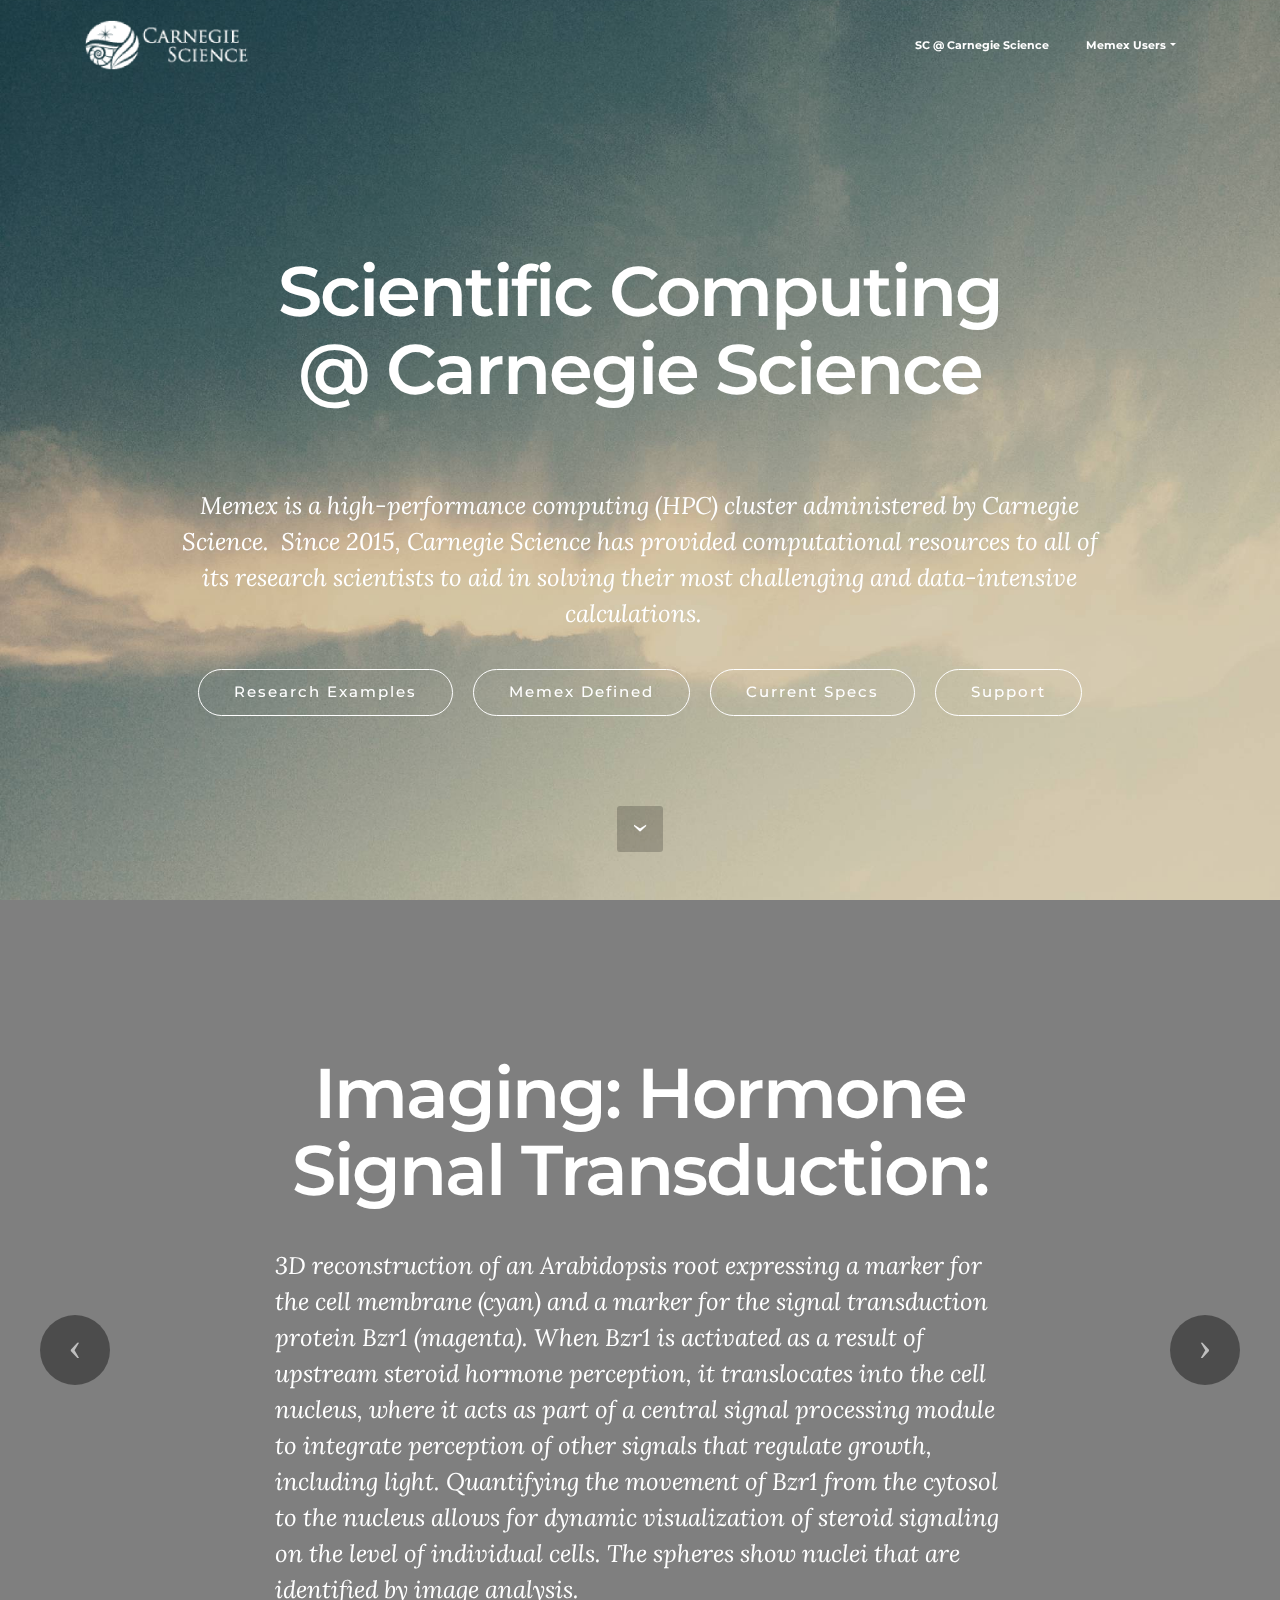
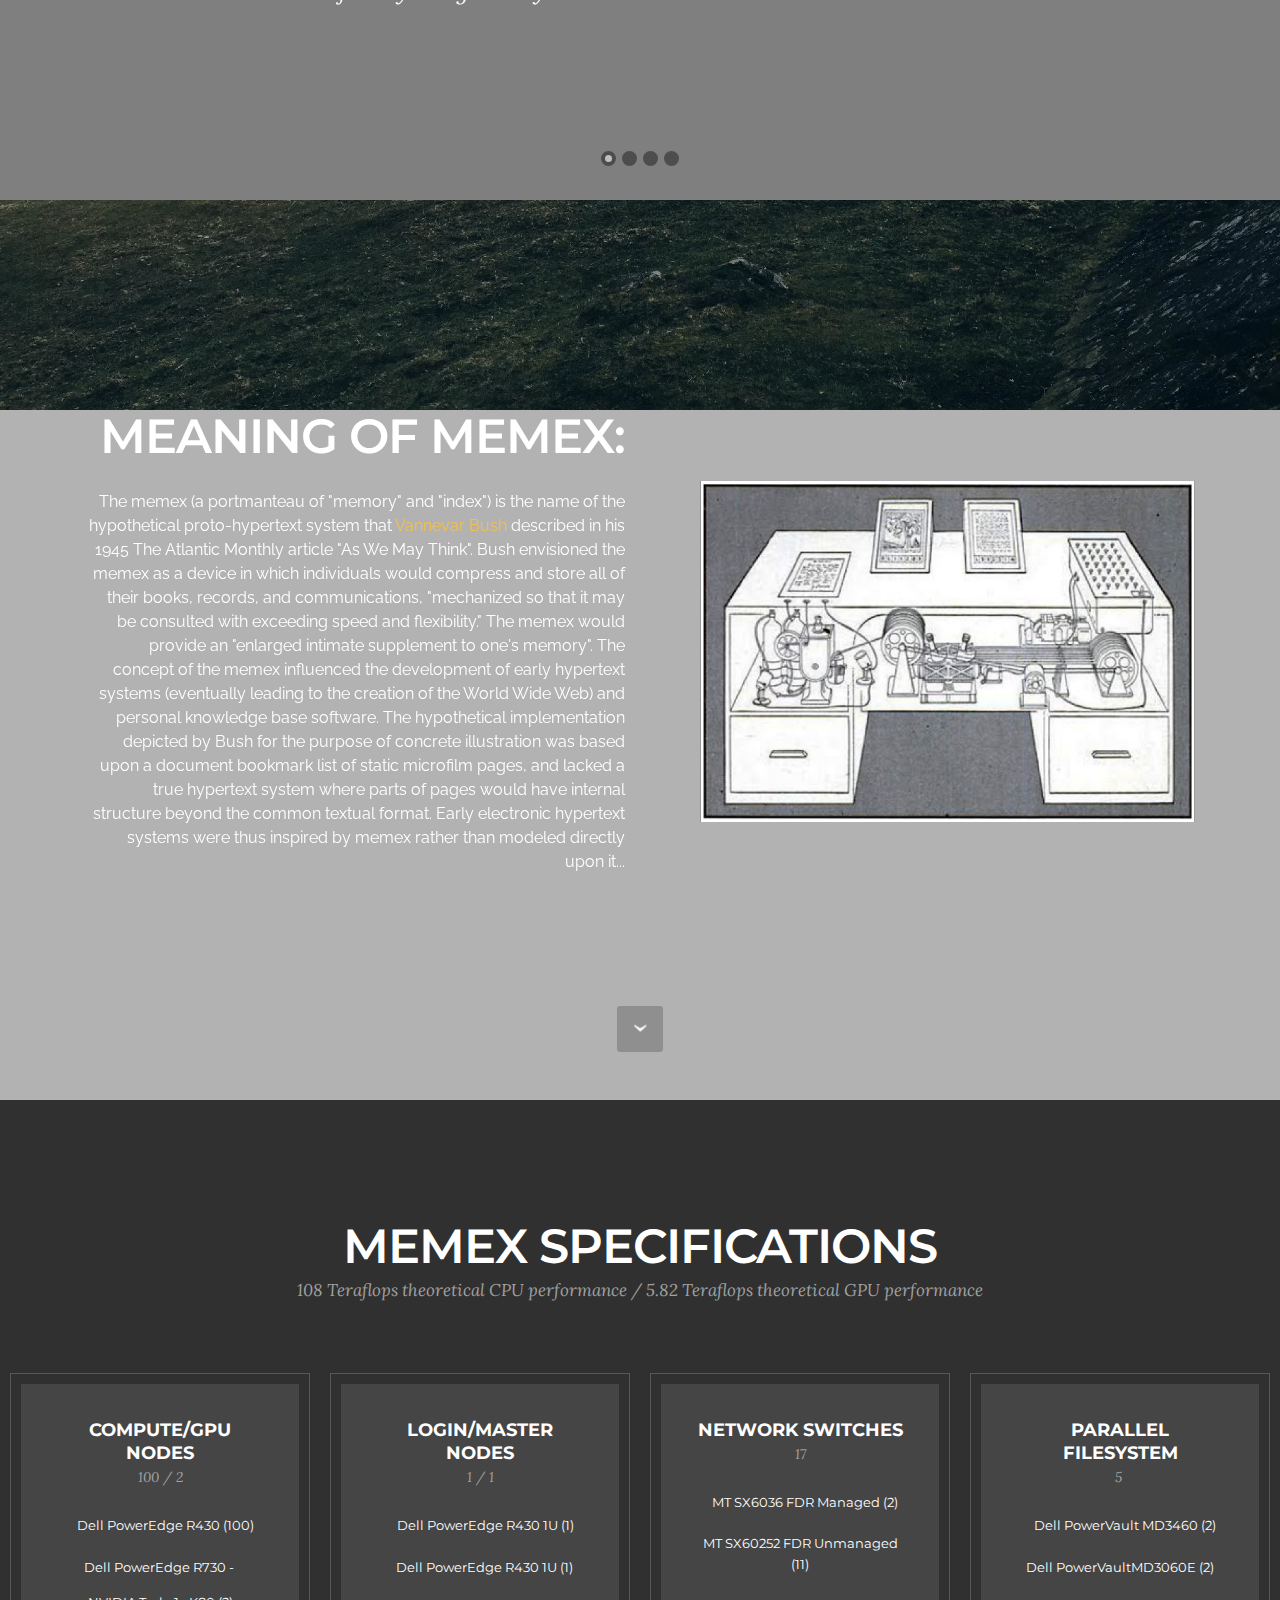
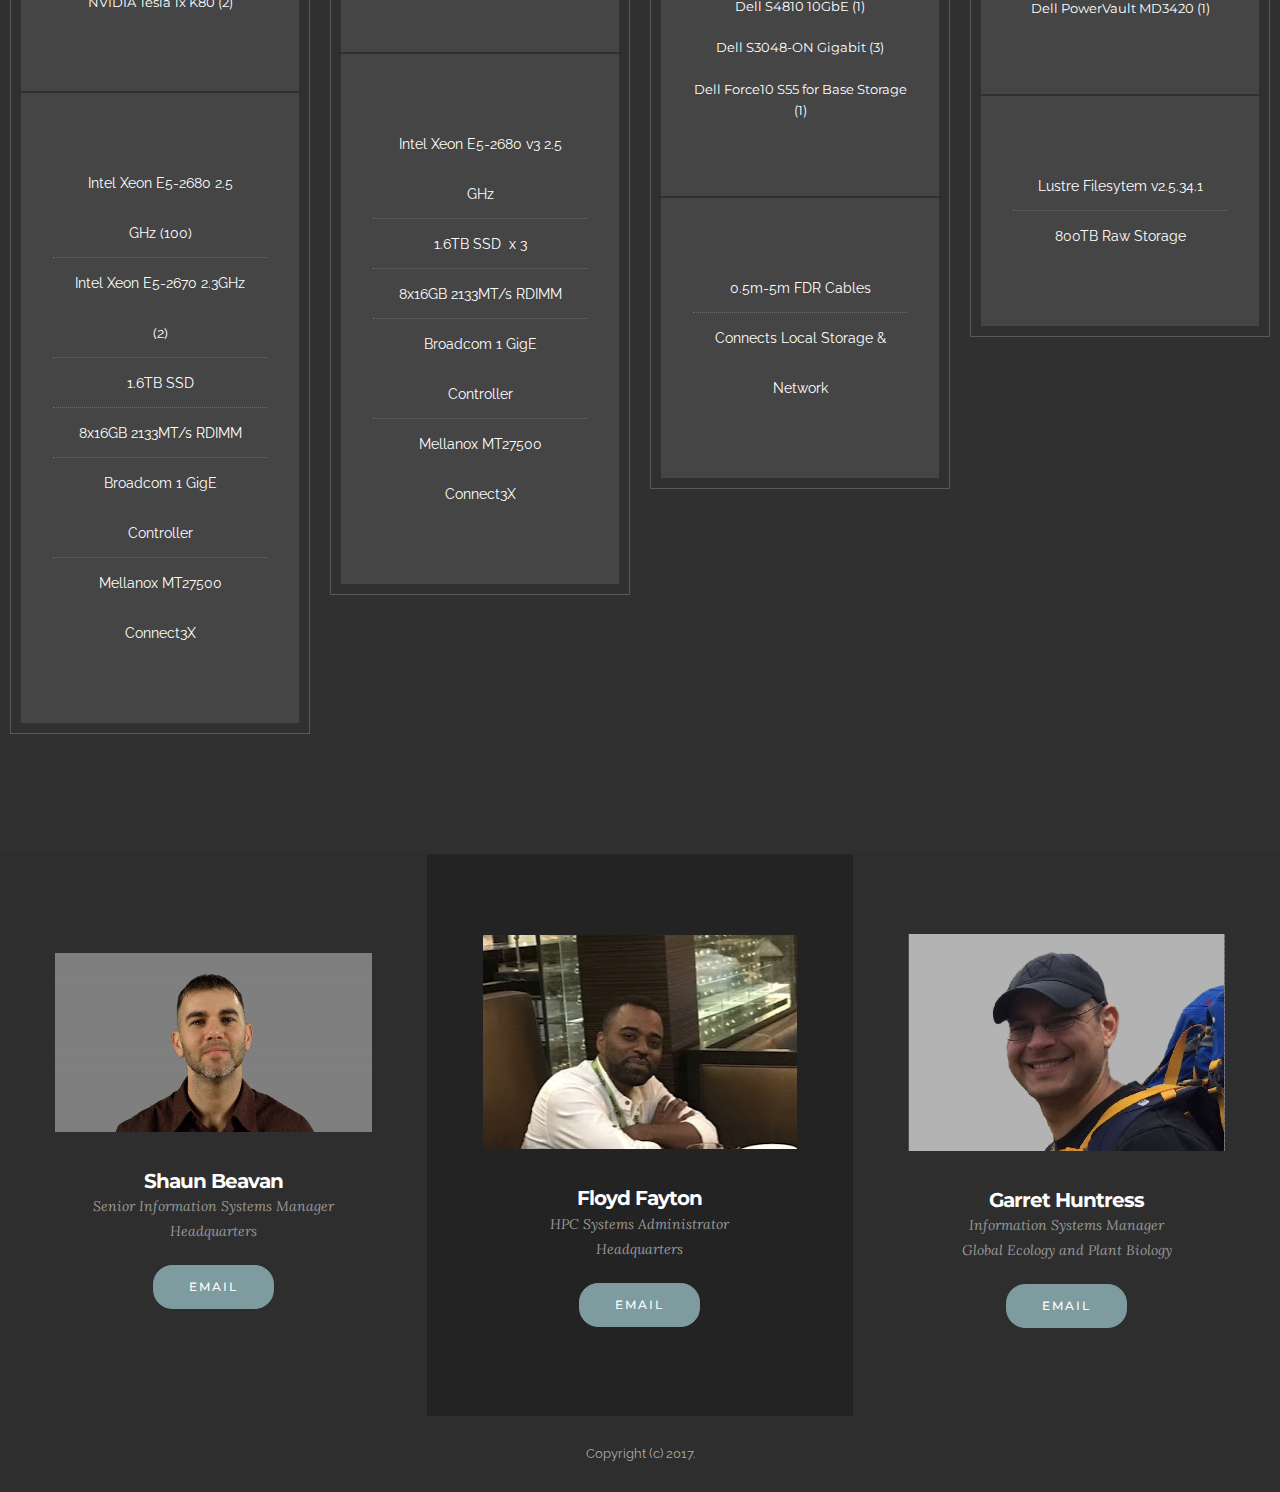
==== index.html @ 74a8a619 "create github pages" ====
<!DOCTYPE html>
<html>
<head>
  <!-- Site made with Mobirise Website Builder v4.1.1, https://mobirise.com -->
  <meta charset="UTF-8">
  <meta http-equiv="X-UA-Compatible" content="IE=edge">
  <meta name="generator" content="Mobirise v4.1.1, mobirise.com">
  <meta name="viewport" content="width=device-width, initial-scale=1">
  <link rel="shortcut icon" href="assets/images/white-logo-422x128.png" type="image/x-icon">
  <meta name="description" content="">
  
  <link rel="stylesheet" href="https://fonts.googleapis.com/css?family=Montserrat:400,700">
  <link rel="stylesheet" href="https://fonts.googleapis.com/css?family=Raleway:100,100i,200,200i,300,300i,400,400i,500,500i,600,600i,700,700i,800,800i,900,900i">
  <link rel="stylesheet" href="https://fonts.googleapis.com/css?family=Lora:400,700,400italic,700italic&subset=latin">
  <link rel="stylesheet" href="assets/bootstrap-material-design-font/css/material.css">
  <link rel="stylesheet" href="assets/tether/tether.min.css">
  <link rel="stylesheet" href="assets/bootstrap/css/bootstrap.min.css">
  <link rel="stylesheet" href="assets/dropdown/css/style.css">
  <link rel="stylesheet" href="assets/theme/css/style.css">
  <link href="https://fonts.googleapis.com/css?family=Montserrat:400,700" rel="stylesheet">
  <link href="https://fonts.googleapis.com/css?family=Lora:400,700" rel="stylesheet">
  <link href="https://fonts.googleapis.com/css?family=Raleway:400,300,700" rel="stylesheet">
  <link href="assets/fonts/style.css" rel="stylesheet">
  <link rel="stylesheet" href="assets/mobirise/css/mbr-additional.css" type="text/css">
  
  
  
</head>
<body>
<section id="menu-0" data-rv-view="0">

    <nav class="navbar navbar-dropdown transparent navbar-fixed-top bg-color">
        <div class="container">

            <div class="mbr-table">
                <div class="mbr-table-cell">

                    <div class="navbar-brand">
                        <a href="https://carnegiescience.edu" class="navbar-logo"><img src="assets/images/white-logo-422x128.png" alt="Mobirise"></a>
                        
                    </div>

                </div>
                <div class="mbr-table-cell">

                    <button class="navbar-toggler pull-xs-right hidden-md-up" type="button" data-toggle="collapse" data-target="#exCollapsingNavbar">
                        <div class="hamburger-icon"></div>
                    </button>

                    <ul class="nav-dropdown collapse pull-xs-right nav navbar-nav navbar-toggleable-sm" id="exCollapsingNavbar"><li class="nav-item"><a class="nav-link link" href="index.html" aria-expanded="false">SC @ Carnegie Science<br></a></li><li class="nav-item dropdown"><a class="nav-link link dropdown-toggle" href="https://memexsupport.carnegiescience.edu" data-toggle="dropdown-submenu" aria-expanded="false">Memex Users</a><div class="dropdown-menu"><a class="dropdown-item" href="index.html#pricing-table1-a">RESOURCES<br></a><a class="dropdown-item" href="index.html#header2-0">HISTORY</a><a class="dropdown-item" href="index.html#features1-2">CONTACTS<br></a></div></li></ul>
                    <button hidden="" class="navbar-toggler navbar-close" type="button" data-toggle="collapse" data-target="#exCollapsingNavbar">
                        <div class="close-icon"></div>
                    </button>

                </div>
            </div>

        </div>
    </nav>

</section>

<section class="engine"><a href="https://mobirise.co/m">bootstrap table</a></section><section class="mbr-section mbr-section-hero mbr-section-full mbr-section-with-arrow mbr-parallax-background" id="header1-1" data-rv-view="2" style="background-image: url(assets/images/jumbotron.jpg);">

    

    <div class="mbr-table-cell">

        <div class="container">
            <div class="row">
                <div class="mbr-section col-md-10 col-md-offset-1 text-xs-center">

                    <h1 class="mbr-section-title display-1"><br>Scientific Computing <br>@ Carnegie Science<br><br></h1>
                    <p class="mbr-section-lead lead">Memex is a high-performance computing (HPC) cluster administered by Carnegie Science. &nbsp;Since 2015, Carnegie Science has provided computational resources to all of its research scientists to aid in solving their most challenging and data-intensive calculations. &nbsp;</p>
                    <div class="mbr-section-btn"> <a class="btn btn-lg btn-white btn-white-outline" href="index.html#slider3-10">Research Examples</a> <a class="btn btn-lg btn-white btn-white-outline" href="index.html#header2-0">Memex Defined</a>  <a class="btn btn-lg btn-white btn-white-outline" href="index.html#pricing-table1-a">Current Specs</a> <a class="btn btn-lg btn-white btn-white-outline" href="index.html#features1-2">Support</a></div>
                </div>
            </div>
        </div>
    </div>

    <div class="mbr-arrow mbr-arrow-floating" aria-hidden="true"><a href="#slider3-10"><i class="mbr-arrow-icon"></i></a></div>

</section>

<section class="mbr-slider mbr-section mbr-section__container carousel slide mbr-section-nopadding" data-ride="carousel" data-keyboard="false" data-wrap="true" data-pause="false" data-interval="5000" id="slider3-10" data-rv-view="5">
    <div>
        <div>
            <div>
                <ol class="carousel-indicators">
                    <li data-app-prevent-settings="" data-target="#slider3-10" data-slide-to="0" class="active"></li><li data-app-prevent-settings="" data-target="#slider3-10" data-slide-to="1"></li><li data-app-prevent-settings="" data-target="#slider3-10" data-slide-to="2"></li><li data-app-prevent-settings="" data-target="#slider3-10" class="" data-slide-to="3"></li>
                </ol>
                <div class="carousel-inner" role="listbox">
                    <div class="mbr-section mbr-section-hero carousel-item dark center mbr-section-full active" data-bg-video-slide="https://youtu.be/jXmtGodSOjo">
                        <div class="mbr-table-cell">
                            <div class="mbr-overlay"></div>
                            <div class="container-slide container">
                                
                                <div class="row">
                                    <div class="col-md-8 col-md-offset-2 text-xs-center">
                                        <h2 class="mbr-section-title display-1">Imaging: Hormone Signal Transduction:<br></h2>
                                        <p class="mbr-section-lead lead"><br>3D reconstruction of an Arabidopsis root expressing a marker for the cell membrane (cyan) and a marker for the signal transduction protein Bzr1 (magenta). When Bzr1 is activated as a result of upstream steroid hormone perception, it translocates into the cell nucleus, where it acts as part of a central signal processing module to integrate perception of other signals that regulate growth, including light. Quantifying the movement of Bzr1 from the cytosol to the nucleus allows for dynamic visualization of steroid signaling on the level of individual cells. The spheres show nuclei that are identified by image analysis.&nbsp;</p>

                                        
                                    </div>
                                </div>
                            </div>
                        </div>
                    </div><div class="mbr-section mbr-section-hero carousel-item dark center mbr-section-full" data-bg-video-slide="https://youtu.be/3sWm1r2NhAU">
                        <div class="mbr-table-cell">
                            <div class="mbr-overlay" style="background-color: rgb(0, 0, 0);"></div>
                            <div class="container-slide container">
                                
                                <div class="row">
                                    <div class="col-md-8 col-md-offset-1">
                                        <h2 class="mbr-section-title display-1">Analyzing Observatory Data:<br></h2>
                                        <p class="mbr-section-lead lead">Removal of gas from a galaxy disk as that galaxy falls into a large galaxy cluster (via the process of ram pressure stripping). Movie credit: Stephanie Tonnesen (Alvin E. Nashman Postdoctoral Fellow; OBS), made using the yt of Turk et al. 2011). </p>

                                        
                                    </div>
                                </div>
                            </div>
                        </div>
                    </div><div class="mbr-section mbr-section-hero carousel-item dark center mbr-section-full" data-bg-video-slide="false" style="background-image: url(assets/images/galaxymock-1000x1000.jpg);">
                        <div class="mbr-table-cell">
                            <div class="mbr-overlay"></div>
                            <div class="container-slide container">
                                
                                <div class="row">
                                    <div class="col-md-8 col-md-offset-2 text-xs-center">
                                        <h2 class="mbr-section-title display-1">Optimizing galaxy formation:</h2>
                                        <p class="mbr-section-lead lead">Observatory researchers have developed models which describe the formation and evolution of galaxies in the Universe. One application of these models is to construct virtual universes by running on top of the latest generation of cosmological N-body simulations of dark matter. Such virtual universes (an example of which is shown at right) will be used to directly compare to the results of forthcoming galaxy surveys (e.g. LSST, DES, etc.).</p>

                                        
                                    </div>
                                </div>
                            </div>
                        </div>
                    </div><div class="mbr-section mbr-section-hero carousel-item dark center mbr-section-full" data-bg-video-slide="https://youtu.be/OnA1KbaliJM">
                        <div class="mbr-table-cell">
                            <div class="mbr-overlay"></div>
                            <div class="container-slide container">
                                
                                <div class="row">
                                    <div class="col-md-8 col-md-offset-3 text-xs-right">
                                        <h2 class="mbr-section-title display-1">Developing Software:</h2>
                                        <p class="mbr-section-lead lead">We seek to expand the capabilities existing computational methods for all computational platforms, as well as interface with new codes that allow the multidimensional visualization of the numerical data. &nbsp;This movie shows the evolution over 4 billion years of Earth history, with the Earth becoming overall lighter in color with age. The 2D simulation of convection in Earth’s interior, with the core at the center (not modeled). &nbsp;Movie: &nbsp;Erik Hauri, DTM</p>

                                        
                                    </div>
                                </div>
                            </div>
                        </div>
                    </div>
                </div>

                <a data-app-prevent-settings="" class="left carousel-control" role="button" data-slide="prev" href="#slider3-10">
                    <span class="icon-prev" aria-hidden="true"></span>
                    <span class="sr-only">Previous</span>
                </a>
                <a data-app-prevent-settings="" class="right carousel-control" role="button" data-slide="next" href="#slider3-10">
                    <span class="icon-next" aria-hidden="true"></span>
                    <span class="sr-only">Next</span>
                </a>
            </div>
        </div>
    </div>
</section>

<section class="mbr-section mbr-section-hero mbr-section-full header2 mbr-parallax-background" id="header2-0" data-rv-view="20" style="background-image: url(assets/images/landscape.jpg);">

    <div class="mbr-overlay" style="opacity: 0.3; background-color: rgb(0, 0, 0);">
    </div>

    <div class="mbr-table mbr-table-full">
        <div class="mbr-table-cell">

            <div class="container">
                <div class="mbr-section row">
                    <div class="mbr-table-md-up">
                        
                        
                        

                        <div class="mbr-table-cell col-md-5 content-size text-xs-center text-md-right">

                            <h3 class="mbr-section-title display-2">MEANING OF MEMEX:</h3>

                            <div class="mbr-section-text">
                                <p></p><p>The memex (a portmanteau of "memory" and "index") is the name of the hypothetical proto-hypertext system that <a href="https://www.google.com/search?client=safari&rls=en&q=vannevar+bush&ie=UTF-8&oe=UTF-8">Vannevar Bush</a> described in his 1945 The Atlantic Monthly article "As We May Think". Bush envisioned the memex as a device in which individuals would compress and store all of their books, records, and communications, "mechanized so that it may be consulted with exceeding speed and flexibility." The memex would provide an "enlarged intimate supplement to one's memory". The concept of the memex influenced the development of early hypertext systems (eventually leading to the creation of the World Wide Web) and personal knowledge base software. The hypothetical implementation depicted by Bush for the purpose of concrete illustration was based upon a document bookmark list of static microfilm pages, and lacked a true hypertext system where parts of pages would have internal structure beyond the common textual format. Early electronic hypertext systems were thus inspired by memex rather than modeled directly upon it...<br></p><p></p>
                            </div>

                            

                        </div>
                        <div class="mbr-table-cell mbr-valign-top mbr-left-padding-md-up col-md-7 image-size" style="width: 50%;">
                            <div class="mbr-figure"><img src="assets/images/untitled-1400x966.jpg"></div>
                        </div>

                    </div>
                </div>
            </div>

        </div>
    </div>

    <div class="mbr-arrow mbr-arrow-floating hidden-sm-down" aria-hidden="true"><a href="#pricing-table1-a"><i class="mbr-arrow-icon"></i></a></div>

</section>

<section class="mbr-section" id="pricing-table1-a" data-rv-view="23" style="background-color: rgb(48, 48, 48); padding-top: 120px; padding-bottom: 120px;">

    

    <div class="mbr-section mbr-section__container mbr-section__container--middle">
      <div class="container">
          <div class="row">
              <div class="col-xs-12 text-xs-center">
                  <h3 class="mbr-section-title display-2">MEMEX SPECIFICATIONS</h3>
                  <small class="mbr-section-subtitle">108 Teraflops theoretical CPU performance / 5.82 Teraflops theoretical GPU performance<br></small>
              </div>
          </div>
      </div>
    </div>

    <div class="mbr-section mbr-section-nopadding mbr-price-table">
      <div class="row">
            <div class="col-xs-12  col-md-6 col-xl-3">
                <div class="mbr-plan card text-xs-center">
                    <div class="mbr-plan-header card-block">
                      
                      <div class="card-title">
                        <h3 class="mbr-plan-title">COMPUTE/GPU NODES</h3>
                        <small class="mbr-plan-subtitle">100 / 2</small>
                      </div>
                      <div class="card-text">
                          <div class="mbr-price">
                            <span class="mbr-price-value"></span>
                            <span class="mbr-price-figure">Dell PowerEdge R430 (100)<br>&nbsp;<br>Dell PowerEdge R730 -&nbsp;<br>NVIDIA Tesla 1x K80 (2)</span><small class="mbr-price-term"></small>
                          </div>
                          <small class="mbr-plan-price-desc"></small>
                      </div>
                    </div>
                    <div class="mbr-plan-body card-block">
                      <div class="mbr-plan-list"><ul class="list-group list-group-flush"><li class="list-group-item">Intel Xeon E5-2680 2.5 GHz (100)</li><li class="list-group-item">Intel Xeon E5-2670 2.3GHz (2)</li><li class="list-group-item">1.6TB SSD</li><li class="list-group-item">8x16GB 2133MT/s RDIMM</li><li class="list-group-item">Broadcom 1 GigE Controller</li><li class="list-group-item">Mellanox MT27500 Connect3X</li></ul></div>
                      
                    </div>
                </div>
            </div>
            <div class="col-xs-12  col-md-6 col-xl-3">
                <div class="mbr-plan card text-xs-center">
                    <div class="mbr-plan-header card-block">
                      
                      <div class="card-title">
                        <h3 class="mbr-plan-title">LOGIN/MASTER NODES</h3>
                        <small class="mbr-plan-subtitle"><p>1 / 1</p></small>
                      </div>
                      <div class="card-text">
                          <div class="mbr-price">
                            <span class="mbr-price-value"></span>
                            <span class="mbr-price-figure">Dell PowerEdge R430 1U (1)<br><br>&nbsp; &nbsp;Dell PowerEdge R430 1U (1)<br></span><small class="mbr-price-term"></small>
                          </div>
                          <small class="mbr-plan-price-desc"></small>
                      </div>
                    </div>
                    <div class="mbr-plan-body card-block">
                      <div class="mbr-plan-list"><ul class="list-group list-group-flush"><li class="list-group-item">Intel Xeon E5-2680 v3 2.5 GHz</li><li class="list-group-item"><span style="font-size: 0.875rem; line-height: 3.125rem;">1.6TB SSD &nbsp;x 3</span><br></li><li class="list-group-item">8x16GB 2133MT/s RDIMM</li><li class="list-group-item">Broadcom 1 GigE Controller</li><li class="list-group-item">Mellanox MT27500 Connect3X</li></ul></div>
                      
                    </div>
                </div>
            </div>
            <div class="col-xs-12  col-md-6 col-xl-3">
                <div class="mbr-plan card text-xs-center">
                    <div class="mbr-plan-header card-block">
                      
                      <div class="card-title">
                        <h3 class="mbr-plan-title">NETWORK SWITCHES</h3>
                        <small class="mbr-plan-subtitle">17</small>
                      </div>
                      <div class="card-text">
                          <div class="mbr-price">
                            <span class="mbr-price-value"></span>
                            <span class="mbr-price-figure">MT SX6036&nbsp;FDR Managed (2)<br><br>MT SX60252 FDR Unmanaged (11)<br><br>Dell S4810 10GbE (1)<br><br>Dell&nbsp;S3048-ON Gigabit (3)<br><br>Dell Force10 S55 for Base Storage (1)<br></span><small class="mbr-price-term"></small>
                          </div>
                          <small class="mbr-plan-price-desc"></small>
                      </div>
                    </div>
                    <div class="mbr-plan-body card-block">
                      <div class="mbr-plan-list"><ul class="list-group list-group-flush"><li class="list-group-item">0.5m-5m FDR Cables</li><li class="list-group-item">Connects Local Storage &amp; Network</li></ul></div>
                      
                    </div>
                </div>
            </div>
            <div class="col-xs-12  col-md-6 col-xl-3">
                <div class="mbr-plan card text-xs-center">
                    <div class="mbr-plan-header card-block">
                      
                      <div class="card-title">
                        <h3 class="mbr-plan-title">PARALLEL FILESYSTEM</h3>
                        <small class="mbr-plan-subtitle">5&nbsp;</small>
                      </div>
                      <div class="card-text">
                          <div class="mbr-price">
                            <span class="mbr-price-value"></span>
                            <span class="mbr-price-figure">Dell PowerVault MD3460 (2)<br><br>Dell&nbsp;PowerVaultMD3060E (2)<br><br>Dell&nbsp;PowerVault MD3420 (1)<br></span><small class="mbr-price-term"></small>
                          </div>
                          <small class="mbr-plan-price-desc"></small>
                      </div>
                    </div>
                    <div class="mbr-plan-body card-block">
                      <div class="mbr-plan-list"><ul class="list-group list-group-flush"><li class="list-group-item"><span style="font-size: 0.875rem; line-height: 3.125rem;">Lustre Filesytem v2.5.34.1</span></li><li class="list-group-item">800TB Raw Storage</li></ul></div>
                      
                    </div>
                </div>
            </div>
          </div>
    </div>

</section>

<section class="mbr-cards mbr-section mbr-section-nopadding" id="features1-2" data-rv-view="28" style="background-color: rgb(35, 35, 35);">

        

    <div class="mbr-cards-row row striped">

        <div class="mbr-cards-col col-xs-12 col-lg-4" style="padding-top: 80px; padding-bottom: 80px;">
            <div class="container">
                <div class="card cart-block">
                    <div class="card-img"><img src="assets/images/sbeavan-staff-picture-600x337.jpg" class="card-img-top"></div>
                    <div class="card-block">
                        <h4 class="card-title">Shaun Beavan</h4>
                        <h5 class="card-subtitle">Senior Information Systems Manager <br>Headquarters</h5>
                        
                        <div class="card-btn"><a href="mailto:sbeavan@carnegiescience.edu" class="btn btn-primary">EMAIL</a></div>
                    </div>
                </div>
            </div>
        </div>
        <div class="mbr-cards-col col-xs-12 col-lg-4" style="padding-top: 80px; padding-bottom: 80px;">
            <div class="container">
                <div class="card cart-block">
                    <div class="card-img"><img src="assets/images/screen-shot-2017-08-09-at-11.48.04-am-314x214.png" class="card-img-top"></div>
                    <div class="card-block">
                        <h4 class="card-title">Floyd Fayton</h4>
                        <h5 class="card-subtitle">HPC Systems Administrator <br>Headquarters</h5>
                        
                        <div class="card-btn"><a href="mailto:ffayton@carnegiescience.edu" class="btn btn-primary">EMAIL</a></div>
                    </div>
                </div>
            </div>
        </div>
        <div class="mbr-cards-col col-xs-12 col-lg-4" style="padding-top: 80px; padding-bottom: 80px;">
            <div class="container">
                <div class="card cart-block">
                    <div class="card-img"><img src="assets/images/2017-06-600x409.jpg" class="card-img-top"></div>
                    <div class="card-block">
                        <h4 class="card-title">Garret Huntress</h4>
                        <h5 class="card-subtitle">Information Systems Manager<br>Global Ecology and Plant Biology</h5>
                        
                        <div class="card-btn"><a href="mailto:ghuntress@carnegiescience.edu" class="btn btn-primary">EMAIL</a></div>
                    </div>
                </div>
            </div>
        </div>
        
        
        
    </div>
</section>

<footer class="mbr-small-footer mbr-section mbr-section-nopadding" id="footer1-2" data-rv-view="26" style="background-color: rgb(46, 46, 46); padding-top: 1.75rem; padding-bottom: 1.75rem;">
    
    <div class="container text-xs-center">
        <p>Copyright (c) 2017.</p>
    </div>
</footer>


  <script src="assets/web/assets/jquery/jquery.min.js"></script>
  <script src="assets/tether/tether.min.js"></script>
  <script src="assets/bootstrap/js/bootstrap.min.js"></script>
  <script src="assets/smooth-scroll/smooth-scroll.js"></script>
  <script src="assets/jquery-mb-ytplayer/jquery.mb.ytplayer.min.js"></script>
  <script src="assets/dropdown/js/script.min.js"></script>
  <script src="assets/touch-swipe/jquery.touch-swipe.min.js"></script>
  <script src="assets/jarallax/jarallax.js"></script>
  <script src="assets/bootstrap-carousel-swipe/bootstrap-carousel-swipe.js"></script>
  <script src="assets/theme/js/script.js"></script>
  <script src="assets/mobirise-slider-video/script.js"></script>
  
  
</body>
</html>
---- assets/bootstrap-material-design-font/css/material.css ----
@font-face {
  font-family: 'Material-Design-Icons';
  src: url('../fonts/Material-Design-Icons.eot?3ocs8m');
  src: url('../fonts/Material-Design-Icons.eot?#iefix3ocs8m') format('embedded-opentype'), url('../fonts/Material-Design-Icons.woff?3ocs8m') format('woff'), url('../fonts/Material-Design-Icons.ttf?3ocs8m') format('truetype'), url('../fonts/Material-Design-Icons.svg?3ocs8m#Material-Design-Icons') format('svg');
  font-weight: normal;
  font-style: normal;
}
[class^="mdi-"],
[class*="mdi-"] {
  speak: none;
  display: inline-block;
  font-style: normal;
  font-variant:normal;
  font-weight:normal;
  /*font-size:24px;*/
  line-height:1;
  font-family:'Material-Design-Icons' !important;
  text-rendering: auto;
  
  -webkit-font-smoothing: antialiased;
  -moz-osx-font-smoothing: grayscale;
  -webkit-transform: translate(0, 0);
      -ms-transform: translate(0, 0);
          transform: translate(0, 0);
}
[class^="mdi-"]:before,
[class*="mdi-"]:before {
  display: inline-block;
  speak: none;
  text-decoration: inherit;
}
[class^="mdi-"].pull-left,
[class*="mdi-"].pull-left {
  margin-right: .3em;
}
[class^="mdi-"].pull-right,
[class*="mdi-"].pull-right {
  margin-left: .3em;
}
[class^="mdi-"].mdi-lg:before,
[class*="mdi-"].mdi-lg:before,
[class^="mdi-"].mdi-lg:after,
[class*="mdi-"].mdi-lg:after {
  font-size: 1.33333333em;
  line-height: 0.75em;
  vertical-align: -15%;
}
[class^="mdi-"].mdi-2x:before,
[class*="mdi-"].mdi-2x:before,
[class^="mdi-"].mdi-2x:after,
[class*="mdi-"].mdi-2x:after {
  font-size: 2em;
}
[class^="mdi-"].mdi-3x:before,
[class*="mdi-"].mdi-3x:before,
[class^="mdi-"].mdi-3x:after,
[class*="mdi-"].mdi-3x:after {
  font-size: 3em;
}
[class^="mdi-"].mdi-4x:before,
[class*="mdi-"].mdi-4x:before,
[class^="mdi-"].mdi-4x:after,
[class*="mdi-"].mdi-4x:after {
  font-size: 4em;
}
[class^="mdi-"].mdi-5x:before,
[class*="mdi-"].mdi-5x:before,
[class^="mdi-"].mdi-5x:after,
[class*="mdi-"].mdi-5x:after {
  font-size: 5em;
}
[class^="mdi-device-signal-cellular-"]:after,
[class^="mdi-device-battery-"]:after,
[class^="mdi-device-battery-charging-"]:after,
[class^="mdi-device-signal-cellular-connected-no-internet-"]:after,
[class^="mdi-device-signal-wifi-"]:after,
[class^="mdi-device-signal-wifi-statusbar-not-connected"]:after,
.mdi-device-network-wifi:after {
  opacity: .3;
  position: absolute;
  left: 0;
  top: 0;
  z-index: 1;
  display: inline-block;
  speak: none;
  text-decoration: inherit;
}
[class^="mdi-device-signal-cellular-"]:after {
  content: "\e758";
}
[class^="mdi-device-battery-"]:after {
  content: "\e735";
}
[class^="mdi-device-battery-charging-"]:after {
  content: "\e733";
}
[class^="mdi-device-signal-cellular-connected-no-internet-"]:after {
  content: "\e75d";
}
[class^="mdi-device-signal-wifi-"]:after,
.mdi-device-network-wifi:after {
  content: "\e765";
}
[class^="mdi-device-signal-wifi-statusbasr-not-connected"]:after {
  content: "\e8f7";
}
.mdi-device-signal-cellular-off:after,
.mdi-device-signal-cellular-null:after,
.mdi-device-signal-cellular-no-sim:after,
.mdi-device-signal-wifi-off:after,
.mdi-device-signal-wifi-4-bar:after,
.mdi-device-signal-cellular-4-bar:after,
.mdi-device-battery-alert:after,
.mdi-device-signal-cellular-connected-no-internet-4-bar:after,
.mdi-device-battery-std:after,
.mdi-device-battery-full .mdi-device-battery-unknown:after {
  content: "";
}
.mdi-fw {
  width: 1.28571429em;
  text-align: center;
}
.mdi-ul {
  padding-left: 0;
  margin-left: 2.14285714em;
  list-style-type: none;
}
.mdi-ul > li {
  position: relative;
}
.mdi-li {
  position: absolute;
  left: -2.14285714em;
  width: 2.14285714em;
  top: 0.14285714em;
  text-align: center;
}
.mdi-li.mdi-lg {
  left: -1.85714286em;
}
.mdi-border {
  padding: .2em .25em .15em;
  border: solid 0.08em #eeeeee;
  border-radius: .1em;
}
.mdi-spin {
  -webkit-animation: mdi-spin 2s infinite linear;
  animation: mdi-spin 2s infinite linear;
  -webkit-transform-origin: 50% 50%;
  -ms-transform-origin: 50% 50%;
      transform-origin: 50% 50%;
}
.mdi-pulse {
  -webkit-animation: mdi-spin 1s steps(8) infinite;
  animation: mdi-spin 1s steps(8) infinite;
  -webkit-transform-origin: 50% 50%;
  -ms-transform-origin: 50% 50%;
      transform-origin: 50% 50%;
}
@-webkit-keyframes mdi-spin {
  0% {
    -webkit-transform: rotate(0deg);
    transform: rotate(0deg);
  }
  100% {
    -webkit-transform: rotate(359deg);
    transform: rotate(359deg);
  }
}
@keyframes mdi-spin {
  0% {
    -webkit-transform: rotate(0deg);
    transform: rotate(0deg);
  }
  100% {
    -webkit-transform: rotate(359deg);
    transform: rotate(359deg);
  }
}
.mdi-rotate-90 {
  filter: progid:DXImageTransform.Microsoft.BasicImage(rotation=1);
  -webkit-transform: rotate(90deg);
  -ms-transform: rotate(90deg);
  transform: rotate(90deg);
}
.mdi-rotate-180 {
  filter: progid:DXImageTransform.Microsoft.BasicImage(rotation=2);
  -webkit-transform: rotate(180deg);
  -ms-transform: rotate(180deg);
  transform: rotate(180deg);
}
.mdi-rotate-270 {
  filter: progid:DXImageTransform.Microsoft.BasicImage(rotation=3);
  -webkit-transform: rotate(270deg);
  -ms-transform: rotate(270deg);
  transform: rotate(270deg);
}
.mdi-flip-horizontal {
  filter: progid:DXImageTransform.Microsoft.BasicImage(rotation=0, mirror=1);
  -webkit-transform: scale(-1, 1);
  -ms-transform: scale(-1, 1);
  transform: scale(-1, 1);
}
.mdi-flip-vertical {
  filter: progid:DXImageTransform.Microsoft.BasicImage(rotation=2, mirror=1);
  -webkit-transform: scale(1, -1);
  -ms-transform: scale(1, -1);
  transform: scale(1, -1);
}
:root .mdi-rotate-90,
:root .mdi-rotate-180,
:root .mdi-rotate-270,
:root .mdi-flip-horizontal,
:root .mdi-flip-vertical {
  -webkit-filter: none;
          filter: none;
}
.mdi-stack {
  position: relative;
  display: inline-block;
  width: 2em;
  height: 2em;
  line-height: 2em;
  vertical-align: middle;
}
.mdi-stack-1x,
.mdi-stack-2x {
  position: absolute;
  left: 0;
  width: 100%;
  text-align: center;
}
.mdi-stack-1x {
  line-height: inherit;
}
.mdi-stack-2x {
  font-size: 2em;
}
.mdi-inverse {
  color: #ffffff;
}
/* Start Icons */
.mdi-action-3d-rotation:before {
  content: "\e600";
}
.mdi-action-accessibility:before {
  content: "\e601";
}
.mdi-action-account-balance-wallet:before {
  content: "\e602";
}
.mdi-action-account-balance:before {
  content: "\e603";
}
.mdi-action-account-box:before {
  content: "\e604";
}
.mdi-action-account-child:before {
  content: "\e605";
}
.mdi-action-account-circle:before {
  content: "\e606";
}
.mdi-action-add-shopping-cart:before {
  content: "\e607";
}
.mdi-action-alarm-add:before {
  content: "\e608";
}
.mdi-action-alarm-off:before {
  content: "\e609";
}
.mdi-action-alarm-on:before {
  content: "\e60a";
}
.mdi-action-alarm:before {
  content: "\e60b";
}
.mdi-action-android:before {
  content: "\e60c";
}
.mdi-action-announcement:before {
  content: "\e60d";
}
.mdi-action-aspect-ratio:before {
  content: "\e60e";
}
.mdi-action-assessment:before {
  content: "\e60f";
}
.mdi-action-assignment-ind:before {
  content: "\e610";
}
.mdi-action-assignment-late:before {
  content: "\e611";
}
.mdi-action-assignment-return:before {
  content: "\e612";
}
.mdi-action-assignment-returned:before {
  content: "\e613";
}
.mdi-action-assignment-turned-in:before {
  content: "\e614";
}
.mdi-action-assignment:before {
  content: "\e615";
}
.mdi-action-autorenew:before {
  content: "\e616";
}
.mdi-action-backup:before {
  content: "\e617";
}
.mdi-action-book:before {
  content: "\e618";
}
.mdi-action-bookmark-outline:before {
  content: "\e619";
}
.mdi-action-bookmark:before {
  content: "\e61a";
}
.mdi-action-bug-report:before {
  content: "\e61b";
}
.mdi-action-cached:before {
  content: "\e61c";
}
.mdi-action-check-circle:before {
  content: "\e61d";
}
.mdi-action-class:before {
  content: "\e61e";
}
.mdi-action-credit-card:before {
  content: "\e61f";
}
.mdi-action-dashboard:before {
  content: "\e620";
}
.mdi-action-delete:before {
  content: "\e621";
}
.mdi-action-description:before {
  content: "\e622";
}
.mdi-action-dns:before {
  content: "\e623";
}
.mdi-action-done-all:before {
  content: "\e624";
}
.mdi-action-done:before {
  content: "\e625";
}
.mdi-action-event:before {
  content: "\e626";
}
.mdi-action-exit-to-app:before {
  content: "\e627";
}
.mdi-action-explore:before {
  content: "\e628";
}
.mdi-action-extension:before {
  content: "\e629";
}
.mdi-action-face-unlock:before {
  content: "\e62a";
}
.mdi-action-favorite-outline:before {
  content: "\e62b";
}
.mdi-action-favorite:before {
  content: "\e62c";
}
.mdi-action-find-in-page:before {
  content: "\e62d";
}
.mdi-action-find-replace:before {
  content: "\e62e";
}
.mdi-action-flip-to-back:before {
  content: "\e62f";
}
.mdi-action-flip-to-front:before {
  content: "\e630";
}
.mdi-action-get-app:before {
  content: "\e631";
}
.mdi-action-grade:before {
  content: "\e632";
}
.mdi-action-group-work:before {
  content: "\e633";
}
.mdi-action-help:before {
  content: "\e634";
}
.mdi-action-highlight-remove:before {
  content: "\e635";
}
.mdi-action-history:before {
  content: "\e636";
}
.mdi-action-home:before {
  content: "\e637";
}
.mdi-action-https:before {
  content: "\e638";
}
.mdi-action-info-outline:before {
  content: "\e639";
}
.mdi-action-info:before {
  content: "\e63a";
}
.mdi-action-input:before {
  content: "\e63b";
}
.mdi-action-invert-colors:before {
  content: "\e63c";
}
.mdi-action-label-outline:before {
  content: "\e63d";
}
.mdi-action-label:before {
  content: "\e63e";
}
.mdi-action-language:before {
  content: "\e63f";
}
.mdi-action-launch:before {
  content: "\e640";
}
.mdi-action-list:before {
  content: "\e641";
}
.mdi-action-lock-open:before {
  content: "\e642";
}
.mdi-action-lock-outline:before {
  content: "\e643";
}
.mdi-action-lock:before {
  content: "\e644";
}
.mdi-action-loyalty:before {
  content: "\e645";
}
.mdi-action-markunread-mailbox:before {
  content: "\e646";
}
.mdi-action-note-add:before {
  content: "\e647";
}
.mdi-action-open-in-browser:before {
  content: "\e648";
}
.mdi-action-open-in-new:before {
  content: "\e649";
}
.mdi-action-open-with:before {
  content: "\e64a";
}
.mdi-action-pageview:before {
  content: "\e64b";
}
.mdi-action-payment:before {
  content: "\e64c";
}
.mdi-action-perm-camera-mic:before {
  content: "\e64d";
}
.mdi-action-perm-contact-cal:before {
  content: "\e64e";
}
.mdi-action-perm-data-setting:before {
  content: "\e64f";
}
.mdi-action-perm-device-info:before {
  content: "\e650";
}
.mdi-action-perm-identity:before {
  content: "\e651";
}
.mdi-action-perm-media:before {
  content: "\e652";
}
.mdi-action-perm-phone-msg:before {
  content: "\e653";
}
.mdi-action-perm-scan-wifi:before {
  content: "\e654";
}
.mdi-action-picture-in-picture:before {
  content: "\e655";
}
.mdi-action-polymer:before {
  content: "\e656";
}
.mdi-action-print:before {
  content: "\e657";
}
.mdi-action-query-builder:before {
  content: "\e658";
}
.mdi-action-question-answer:before {
  content: "\e659";
}
.mdi-action-receipt:before {
  content: "\e65a";
}
.mdi-action-redeem:before {
  content: "\e65b";
}
.mdi-action-reorder:before {
  content: "\e65c";
}
.mdi-action-report-problem:before {
  content: "\e65d";
}
.mdi-action-restore:before {
  content: "\e65e";
}
.mdi-action-room:before {
  content: "\e65f";
}
.mdi-action-schedule:before {
  content: "\e660";
}
.mdi-action-search:before {
  content: "\e661";
}
.mdi-action-settings-applications:before {
  content: "\e662";
}
.mdi-action-settings-backup-restore:before {
  content: "\e663";
}
.mdi-action-settings-bluetooth:before {
  content: "\e664";
}
.mdi-action-settings-cell:before {
  content: "\e665";
}
.mdi-action-settings-display:before {
  content: "\e666";
}
.mdi-action-settings-ethernet:before {
  content: "\e667";
}
.mdi-action-settings-input-antenna:before {
  content: "\e668";
}
.mdi-action-settings-input-component:before {
  content: "\e669";
}
.mdi-action-settings-input-composite:before {
  content: "\e66a";
}
.mdi-action-settings-input-hdmi:before {
  content: "\e66b";
}
.mdi-action-settings-input-svideo:before {
  content: "\e66c";
}
.mdi-action-settings-overscan:before {
  content: "\e66d";
}
.mdi-action-settings-phone:before {
  content: "\e66e";
}
.mdi-action-settings-power:before {
  content: "\e66f";
}
.mdi-action-settings-remote:before {
  content: "\e670";
}
.mdi-action-settings-voice:before {
  content: "\e671";
}
.mdi-action-settings:before {
  content: "\e672";
}
.mdi-action-shop-two:before {
  content: "\e673";
}
.mdi-action-shop:before {
  content: "\e674";
}
.mdi-action-shopping-basket:before {
  content: "\e675";
}
.mdi-action-shopping-cart:before {
  content: "\e676";
}
.mdi-action-speaker-notes:before {
  content: "\e677";
}
.mdi-action-spellcheck:before {
  content: "\e678";
}
.mdi-action-star-rate:before {
  content: "\e679";
}
.mdi-action-stars:before {
  content: "\e67a";
}
.mdi-action-store:before {
  content: "\e67b";
}
.mdi-action-subject:before {
  content: "\e67c";
}
.mdi-action-supervisor-account:before {
  content: "\e67d";
}
.mdi-action-swap-horiz:before {
  content: "\e67e";
}
.mdi-action-swap-vert-circle:before {
  content: "\e67f";
}
.mdi-action-swap-vert:before {
  content: "\e680";
}
.mdi-action-system-update-tv:before {
  content: "\e681";
}
.mdi-action-tab-unselected:before {
  content: "\e682";
}
.mdi-action-tab:before {
  content: "\e683";
}
.mdi-action-theaters:before {
  content: "\e684";
}
.mdi-action-thumb-down:before {
  content: "\e685";
}
.mdi-action-thumb-up:before {
  content: "\e686";
}
.mdi-action-thumbs-up-down:before {
  content: "\e687";
}
.mdi-action-toc:before {
  content: "\e688";
}
.mdi-action-today:before {
  content: "\e689";
}
.mdi-action-track-changes:before {
  content: "\e68a";
}
.mdi-action-translate:before {
  content: "\e68b";
}
.mdi-action-trending-down:before {
  content: "\e68c";
}
.mdi-action-trending-neutral:before {
  content: "\e68d";
}
.mdi-action-trending-up:before {
  content: "\e68e";
}
.mdi-action-turned-in-not:before {
  content: "\e68f";
}
.mdi-action-turned-in:before {
  content: "\e690";
}
.mdi-action-verified-user:before {
  content: "\e691";
}
.mdi-action-view-agenda:before {
  content: "\e692";
}
.mdi-action-view-array:before {
  content: "\e693";
}
.mdi-action-view-carousel:before {
  content: "\e694";
}
.mdi-action-view-column:before {
  content: "\e695";
}
.mdi-action-view-day:before {
  content: "\e696";
}
.mdi-action-view-headline:before {
  content: "\e697";
}
.mdi-action-view-list:before {
  content: "\e698";
}
.mdi-action-view-module:before {
  content: "\e699";
}
.mdi-action-view-quilt:before {
  content: "\e69a";
}
.mdi-action-view-stream:before {
  content: "\e69b";
}
.mdi-action-view-week:before {
  content: "\e69c";
}
.mdi-action-visibility-off:before {
  content: "\e69d";
}
.mdi-action-visibility:before {
  content: "\e69e";
}
.mdi-action-wallet-giftcard:before {
  content: "\e69f";
}
.mdi-action-wallet-membership:before {
  content: "\e6a0";
}
.mdi-action-wallet-travel:before {
  content: "\e6a1";
}
.mdi-action-work:before {
  content: "\e6a2";
}
.mdi-alert-error:before {
  content: "\e6a3";
}
.mdi-alert-warning:before {
  content: "\e6a4";
}
.mdi-av-album:before {
  content: "\e6a5";
}
.mdi-av-closed-caption:before {
  content: "\e6a6";
}
.mdi-av-equalizer:before {
  content: "\e6a7";
}
.mdi-av-explicit:before {
  content: "\e6a8";
}
.mdi-av-fast-forward:before {
  content: "\e6a9";
}
.mdi-av-fast-rewind:before {
  content: "\e6aa";
}
.mdi-av-games:before {
  content: "\e6ab";
}
.mdi-av-hearing:before {
  content: "\e6ac";
}
.mdi-av-high-quality:before {
  content: "\e6ad";
}
.mdi-av-loop:before {
  content: "\e6ae";
}
.mdi-av-mic-none:before {
  content: "\e6af";
}
.mdi-av-mic-off:before {
  content: "\e6b0";
}
.mdi-av-mic:before {
  content: "\e6b1";
}
.mdi-av-movie:before {
  content: "\e6b2";
}
.mdi-av-my-library-add:before {
  content: "\e6b3";
}
.mdi-av-my-library-books:before {
  content: "\e6b4";
}
.mdi-av-my-library-music:before {
  content: "\e6b5";
}
.mdi-av-new-releases:before {
  content: "\e6b6";
}
.mdi-av-not-interested:before {
  content: "\e6b7";
}
.mdi-av-pause-circle-fill:before {
  content: "\e6b8";
}
.mdi-av-pause-circle-outline:before {
  content: "\e6b9";
}
.mdi-av-pause:before {
  content: "\e6ba";
}
.mdi-av-play-arrow:before {
  content: "\e6bb";
}
.mdi-av-play-circle-fill:before {
  content: "\e6bc";
}
.mdi-av-play-circle-outline:before {
  content: "\e6bd";
}
.mdi-av-play-shopping-bag:before {
  content: "\e6be";
}
.mdi-av-playlist-add:before {
  content: "\e6bf";
}
.mdi-av-queue-music:before {
  content: "\e6c0";
}
.mdi-av-queue:before {
  content: "\e6c1";
}
.mdi-av-radio:before {
  content: "\e6c2";
}
.mdi-av-recent-actors:before {
  content: "\e6c3";
}
.mdi-av-repeat-one:before {
  content: "\e6c4";
}
.mdi-av-repeat:before {
  content: "\e6c5";
}
.mdi-av-replay:before {
  content: "\e6c6";
}
.mdi-av-shuffle:before {
  content: "\e6c7";
}
.mdi-av-skip-next:before {
  content: "\e6c8";
}
.mdi-av-skip-previous:before {
  content: "\e6c9";
}
.mdi-av-snooze:before {
  content: "\e6ca";
}
.mdi-av-stop:before {
  content: "\e6cb";
}
.mdi-av-subtitles:before {
  content: "\e6cc";
}
.mdi-av-surround-sound:before {
  content: "\e6cd";
}
.mdi-av-timer:before {
  content: "\e6ce";
}
.mdi-av-video-collection:before {
  content: "\e6cf";
}
.mdi-av-videocam-off:before {
  content: "\e6d0";
}
.mdi-av-videocam:before {
  content: "\e6d1";
}
.mdi-av-volume-down:before {
  content: "\e6d2";
}
.mdi-av-volume-mute:before {
  content: "\e6d3";
}
.mdi-av-volume-off:before {
  content: "\e6d4";
}
.mdi-av-volume-up:before {
  content: "\e6d5";
}
.mdi-av-web:before {
  content: "\e6d6";
}
.mdi-communication-business:before {
  content: "\e6d7";
}
.mdi-communication-call-end:before {
  content: "\e6d8";
}
.mdi-communication-call-made:before {
  content: "\e6d9";
}
.mdi-communication-call-merge:before {
  content: "\e6da";
}
.mdi-communication-call-missed:before {
  content: "\e6db";
}
.mdi-communication-call-received:before {
  content: "\e6dc";
}
.mdi-communication-call-split:before {
  content: "\e6dd";
}
.mdi-communication-call:before {
  content: "\e6de";
}
.mdi-communication-chat:before {
  content: "\e6df";
}
.mdi-communication-clear-all:before {
  content: "\e6e0";
}
.mdi-communication-comment:before {
  content: "\e6e1";
}
.mdi-communication-contacts:before {
  content: "\e6e2";
}
.mdi-communication-dialer-sip:before {
  content: "\e6e3";
}
.mdi-communication-dialpad:before {
  content: "\e6e4";
}
.mdi-communication-dnd-on:before {
  content: "\e6e5";
}
.mdi-communication-email:before {
  content: "\e6e6";
}
.mdi-communication-forum:before {
  content: "\e6e7";
}
.mdi-communication-import-export:before {
  content: "\e6e8";
}
.mdi-communication-invert-colors-off:before {
  content: "\e6e9";
}
.mdi-communication-invert-colors-on:before {
  content: "\e6ea";
}
.mdi-communication-live-help:before {
  content: "\e6eb";
}
.mdi-communication-location-off:before {
  content: "\e6ec";
}
.mdi-communication-location-on:before {
  content: "\e6ed";
}
.mdi-communication-message:before {
  content: "\e6ee";
}
.mdi-communication-messenger:before {
  content: "\e6ef";
}
.mdi-communication-no-sim:before {
  content: "\e6f0";
}
.mdi-communication-phone:before {
  content: "\e6f1";
}
.mdi-communication-portable-wifi-off:before {
  content: "\e6f2";
}
.mdi-communication-quick-contacts-dialer:before {
  content: "\e6f3";
}
.mdi-communication-quick-contacts-mail:before {
  content: "\e6f4";
}
.mdi-communication-ring-volume:before {
  content: "\e6f5";
}
.mdi-communication-stay-current-landscape:before {
  content: "\e6f6";
}
.mdi-communication-stay-current-portrait:before {
  content: "\e6f7";
}
.mdi-communication-stay-primary-landscape:before {
  content: "\e6f8";
}
.mdi-communication-stay-primary-portrait:before {
  content: "\e6f9";
}
.mdi-communication-swap-calls:before {
  content: "\e6fa";
}
.mdi-communication-textsms:before {
  content: "\e6fb";
}
.mdi-communication-voicemail:before {
  content: "\e6fc";
}
.mdi-communication-vpn-key:before {
  content: "\e6fd";
}
.mdi-content-add-box:before {
  content: "\e6fe";
}
.mdi-content-add-circle-outline:before {
  content: "\e6ff";
}
.mdi-content-add-circle:before {
  content: "\e700";
}
.mdi-content-add:before {
  content: "\e701";
}
.mdi-content-archive:before {
  content: "\e702";
}
.mdi-content-backspace:before {
  content: "\e703";
}
.mdi-content-block:before {
  content: "\e704";
}
.mdi-content-clear:before {
  content: "\e705";
}
.mdi-content-content-copy:before {
  content: "\e706";
}
.mdi-content-content-cut:before {
  content: "\e707";
}
.mdi-content-content-paste:before {
  content: "\e708";
}
.mdi-content-create:before {
  content: "\e709";
}
.mdi-content-drafts:before {
  content: "\e70a";
}
.mdi-content-filter-list:before {
  content: "\e70b";
}
.mdi-content-flag:before {
  content: "\e70c";
}
.mdi-content-forward:before {
  content: "\e70d";
}
.mdi-content-gesture:before {
  content: "\e70e";
}
.mdi-content-inbox:before {
  content: "\e70f";
}
.mdi-content-link:before {
  content: "\e710";
}
.mdi-content-mail:before {
  content: "\e711";
}
.mdi-content-markunread:before {
  content: "\e712";
}
.mdi-content-redo:before {
  content: "\e713";
}
.mdi-content-remove-circle-outline:before {
  content: "\e714";
}
.mdi-content-remove-circle:before {
  content: "\e715";
}
.mdi-content-remove:before {
  content: "\e716";
}
.mdi-content-reply-all:before {
  content: "\e717";
}
.mdi-content-reply:before {
  content: "\e718";
}
.mdi-content-report:before {
  content: "\e719";
}
.mdi-content-save:before {
  content: "\e71a";
}
.mdi-content-select-all:before {
  content: "\e71b";
}
.mdi-content-send:before {
  content: "\e71c";
}
.mdi-content-sort:before {
  content: "\e71d";
}
.mdi-content-text-format:before {
  content: "\e71e";
}
.mdi-content-undo:before {
  content: "\e71f";
}
.mdi-editor-attach-file:before {
  content: "\e776";
}
.mdi-editor-attach-money:before {
  content: "\e777";
}
.mdi-editor-border-all:before {
  content: "\e778";
}
.mdi-editor-border-bottom:before {
  content: "\e779";
}
.mdi-editor-border-clear:before {
  content: "\e77a";
}
.mdi-editor-border-color:before {
  content: "\e77b";
}
.mdi-editor-border-horizontal:before {
  content: "\e77c";
}
.mdi-editor-border-inner:before {
  content: "\e77d";
}
.mdi-editor-border-left:before {
  content: "\e77e";
}
.mdi-editor-border-outer:before {
  content: "\e77f";
}
.mdi-editor-border-right:before {
  content: "\e780";
}
.mdi-editor-border-style:before {
  content: "\e781";
}
.mdi-editor-border-top:before {
  content: "\e782";
}
.mdi-editor-border-vertical:before {
  content: "\e783";
}
.mdi-editor-format-align-center:before {
  content: "\e784";
}
.mdi-editor-format-align-justify:before {
  content: "\e785";
}
.mdi-editor-format-align-left:before {
  content: "\e786";
}
.mdi-editor-format-align-right:before {
  content: "\e787";
}
.mdi-editor-format-bold:before {
  content: "\e788";
}
.mdi-editor-format-clear:before {
  content: "\e789";
}
.mdi-editor-format-color-fill:before {
  content: "\e78a";
}
.mdi-editor-format-color-reset:before {
  content: "\e78b";
}
.mdi-editor-format-color-text:before {
  content: "\e78c";
}
.mdi-editor-format-indent-decrease:before {
  content: "\e78d";
}
.mdi-editor-format-indent-increase:before {
  content: "\e78e";
}
.mdi-editor-format-italic:before {
  content: "\e78f";
}
.mdi-editor-format-line-spacing:before {
  content: "\e790";
}
.mdi-editor-format-list-bulleted:before {
  content: "\e791";
}
.mdi-editor-format-list-numbered:before {
  content: "\e792";
}
.mdi-editor-format-paint:before {
  content: "\e793";
}
.mdi-editor-format-quote:before {
  content: "\e794";
}
.mdi-editor-format-size:before {
  content: "\e795";
}
.mdi-editor-format-strikethrough:before {
  content: "\e796";
}
.mdi-editor-format-textdirection-l-to-r:before {
  content: "\e797";
}
.mdi-editor-format-textdirection-r-to-l:before {
  content: "\e798";
}
.mdi-editor-format-underline:before {
  content: "\e799";
}
.mdi-editor-functions:before {
  content: "\e79a";
}
.mdi-editor-insert-chart:before {
  content: "\e79b";
}
.mdi-editor-insert-comment:before {
  content: "\e79c";
}
.mdi-editor-insert-drive-file:before {
  content: "\e79d";
}
.mdi-editor-insert-emoticon:before {
  content: "\e79e";
}
.mdi-editor-insert-invitation:before {
  content: "\e79f";
}
.mdi-editor-insert-link:before {
  content: "\e7a0";
}
.mdi-editor-insert-photo:before {
  content: "\e7a1";
}
.mdi-editor-merge-type:before {
  content: "\e7a2";
}
.mdi-editor-mode-comment:before {
  content: "\e7a3";
}
.mdi-editor-mode-edit:before {
  content: "\e7a4";
}
.mdi-editor-publish:before {
  content: "\e7a5";
}
.mdi-editor-vertical-align-bottom:before {
  content: "\e7a6";
}
.mdi-editor-vertical-align-center:before {
  content: "\e7a7";
}
.mdi-editor-vertical-align-top:before {
  content: "\e7a8";
}
.mdi-editor-wrap-text:before {
  content: "\e7a9";
}
.mdi-file-attachment:before {
  content: "\e7aa";
}
.mdi-file-cloud-circle:before {
  content: "\e7ab";
}
.mdi-file-cloud-done:before {
  content: "\e7ac";
}
.mdi-file-cloud-download:before {
  content: "\e7ad";
}
.mdi-file-cloud-off:before {
  content: "\e7ae";
}
.mdi-file-cloud-queue:before {
  content: "\e7af";
}
.mdi-file-cloud-upload:before {
  content: "\e7b0";
}
.mdi-file-cloud:before {
  content: "\e7b1";
}
.mdi-file-file-download:before {
  content: "\e7b2";
}
.mdi-file-file-upload:before {
  content: "\e7b3";
}
.mdi-file-folder-open:before {
  content: "\e7b4";
}
.mdi-file-folder-shared:before {
  content: "\e7b5";
}
.mdi-file-folder:before {
  content: "\e7b6";
}
.mdi-device-access-alarm:before {
  content: "\e720";
}
.mdi-device-access-alarms:before {
  content: "\e721";
}
.mdi-device-access-time:before {
  content: "\e722";
}
.mdi-device-add-alarm:before {
  content: "\e723";
}
.mdi-device-airplanemode-off:before {
  content: "\e724";
}
.mdi-device-airplanemode-on:before {
  content: "\e725";
}
.mdi-device-battery-20:before {
  content: "\e726";
}
.mdi-device-battery-30:before {
  content: "\e727";
}
.mdi-device-battery-50:before {
  content: "\e728";
}
.mdi-device-battery-60:before {
  content: "\e729";
}
.mdi-device-battery-80:before {
  content: "\e72a";
}
.mdi-device-battery-90:before {
  content: "\e72b";
}
.mdi-device-battery-alert:before {
  content: "\e72c";
}
.mdi-device-battery-charging-20:before {
  content: "\e72d";
}
.mdi-device-battery-charging-30:before {
  content: "\e72e";
}
.mdi-device-battery-charging-50:before {
  content: "\e72f";
}
.mdi-device-battery-charging-60:before {
  content: "\e730";
}
.mdi-device-battery-charging-80:before {
  content: "\e731";
}
.mdi-device-battery-charging-90:before {
  content: "\e732";
}
.mdi-device-battery-charging-full:before {
  content: "\e733";
}
.mdi-device-battery-full:before {
  content: "\e734";
}
.mdi-device-battery-std:before {
  content: "\e735";
}
.mdi-device-battery-unknown:before {
  content: "\e736";
}
.mdi-device-bluetooth-connected:before {
  content: "\e737";
}
.mdi-device-bluetooth-disabled:before {
  content: "\e738";
}
.mdi-device-bluetooth-searching:before {
  content: "\e739";
}
.mdi-device-bluetooth:before {
  content: "\e73a";
}
.mdi-device-brightness-auto:before {
  content: "\e73b";
}
.mdi-device-brightness-high:before {
  content: "\e73c";
}
.mdi-device-brightness-low:before {
  content: "\e73d";
}
.mdi-device-brightness-medium:before {
  content: "\e73e";
}
.mdi-device-data-usage:before {
  content: "\e73f";
}
.mdi-device-developer-mode:before {
  content: "\e740";
}
.mdi-device-devices:before {
  content: "\e741";
}
.mdi-device-dvr:before {
  content: "\e742";
}
.mdi-device-gps-fixed:before {
  content: "\e743";
}
.mdi-device-gps-not-fixed:before {
  content: "\e744";
}
.mdi-device-gps-off:before {
  content: "\e745";
}
.mdi-device-location-disabled:before {
  content: "\e746";
}
.mdi-device-location-searching:before {
  content: "\e747";
}
.mdi-device-multitrack-audio:before {
  content: "\e748";
}
.mdi-device-network-cell:before {
  content: "\e749";
}
.mdi-device-network-wifi:before {
  content: "\e74a";
}
.mdi-device-nfc:before {
  content: "\e74b";
}
.mdi-device-now-wallpaper:before {
  content: "\e74c";
}
.mdi-device-now-widgets:before {
  content: "\e74d";
}
.mdi-device-screen-lock-landscape:before {
  content: "\e74e";
}
.mdi-device-screen-lock-portrait:before {
  content: "\e74f";
}
.mdi-device-screen-lock-rotation:before {
  content: "\e750";
}
.mdi-device-screen-rotation:before {
  content: "\e751";
}
.mdi-device-sd-storage:before {
  content: "\e752";
}
.mdi-device-settings-system-daydream:before {
  content: "\e753";
}
.mdi-device-signal-cellular-0-bar:before {
  content: "\e754";
}
.mdi-device-signal-cellular-1-bar:before {
  content: "\e755";
}
.mdi-device-signal-cellular-2-bar:before {
  content: "\e756";
}
.mdi-device-signal-cellular-3-bar:before {
  content: "\e757";
}
.mdi-device-signal-cellular-4-bar:before {
  content: "\e758";
}
.mdi-signal-wifi-statusbar-connected-no-internet-after:before {
  content: "\e8f6";
}
.mdi-device-signal-cellular-connected-no-internet-0-bar:before {
  content: "\e759";
}
.mdi-device-signal-cellular-connected-no-internet-1-bar:before {
  content: "\e75a";
}
.mdi-device-signal-cellular-connected-no-internet-2-bar:before {
  content: "\e75b";
}
.mdi-device-signal-cellular-connected-no-internet-3-bar:before {
  content: "\e75c";
}
.mdi-device-signal-cellular-connected-no-internet-4-bar:before {
  content: "\e75d";
}
.mdi-device-signal-cellular-no-sim:before {
  content: "\e75e";
}
.mdi-device-signal-cellular-null:before {
  content: "\e75f";
}
.mdi-device-signal-cellular-off:before {
  content: "\e760";
}
.mdi-device-signal-wifi-0-bar:before {
  content: "\e761";
}
.mdi-device-signal-wifi-1-bar:before {
  content: "\e762";
}
.mdi-device-signal-wifi-2-bar:before {
  content: "\e763";
}
.mdi-device-signal-wifi-3-bar:before {
  content: "\e764";
}
.mdi-device-signal-wifi-4-bar:before {
  content: "\e765";
}
.mdi-device-signal-wifi-off:before {
  content: "\e766";
}
.mdi-device-signal-wifi-statusbar-1-bar:before {
  content: "\e767";
}
.mdi-device-signal-wifi-statusbar-2-bar:before {
  content: "\e768";
}
.mdi-device-signal-wifi-statusbar-3-bar:before {
  content: "\e769";
}
.mdi-device-signal-wifi-statusbar-4-bar:before {
  content: "\e76a";
}
.mdi-device-signal-wifi-statusbar-connected-no-internet-:before {
  content: "\e76b";
}
.mdi-device-signal-wifi-statusbar-connected-no-internet:before {
  content: "\e76f";
}
.mdi-device-signal-wifi-statusbar-connected-no-internet-2:before {
  content: "\e76c";
}
.mdi-device-signal-wifi-statusbar-connected-no-internet-3:before {
  content: "\e76d";
}
.mdi-device-signal-wifi-statusbar-connected-no-internet-4:before {
  content: "\e76e";
}
.mdi-signal-wifi-statusbar-not-connected-after:before {
  content: "\e8f7";
}
.mdi-device-signal-wifi-statusbar-not-connected:before {
  content: "\e770";
}
.mdi-device-signal-wifi-statusbar-null:before {
  content: "\e771";
}
.mdi-device-storage:before {
  content: "\e772";
}
.mdi-device-usb:before {
  content: "\e773";
}
.mdi-device-wifi-lock:before {
  content: "\e774";
}
.mdi-device-wifi-tethering:before {
  content: "\e775";
}
.mdi-hardware-cast-connected:before {
  content: "\e7b7";
}
.mdi-hardware-cast:before {
  content: "\e7b8";
}
.mdi-hardware-computer:before {
  content: "\e7b9";
}
.mdi-hardware-desktop-mac:before {
  content: "\e7ba";
}
.mdi-hardware-desktop-windows:before {
  content: "\e7bb";
}
.mdi-hardware-dock:before {
  content: "\e7bc";
}
.mdi-hardware-gamepad:before {
  content: "\e7bd";
}
.mdi-hardware-headset-mic:before {
  content: "\e7be";
}
.mdi-hardware-headset:before {
  content: "\e7bf";
}
.mdi-hardware-keyboard-alt:before {
  content: "\e7c0";
}
.mdi-hardware-keyboard-arrow-down:before {
  content: "\e7c1";
}
.mdi-hardware-keyboard-arrow-left:before {
  content: "\e7c2";
}
.mdi-hardware-keyboard-arrow-right:before {
  content: "\e7c3";
}
.mdi-hardware-keyboard-arrow-up:before {
  content: "\e7c4";
}
.mdi-hardware-keyboard-backspace:before {
  content: "\e7c5";
}
.mdi-hardware-keyboard-capslock:before {
  content: "\e7c6";
}
.mdi-hardware-keyboard-control:before {
  content: "\e7c7";
}
.mdi-hardware-keyboard-hide:before {
  content: "\e7c8";
}
.mdi-hardware-keyboard-return:before {
  content: "\e7c9";
}
.mdi-hardware-keyboard-tab:before {
  content: "\e7ca";
}
.mdi-hardware-keyboard-voice:before {
  content: "\e7cb";
}
.mdi-hardware-keyboard:before {
  content: "\e7cc";
}
.mdi-hardware-laptop-chromebook:before {
  content: "\e7cd";
}
.mdi-hardware-laptop-mac:before {
  content: "\e7ce";
}
.mdi-hardware-laptop-windows:before {
  content: "\e7cf";
}
.mdi-hardware-laptop:before {
  content: "\e7d0";
}
.mdi-hardware-memory:before {
  content: "\e7d1";
}
.mdi-hardware-mouse:before {
  content: "\e7d2";
}
.mdi-hardware-phone-android:before {
  content: "\e7d3";
}
.mdi-hardware-phone-iphone:before {
  content: "\e7d4";
}
.mdi-hardware-phonelink-off:before {
  content: "\e7d5";
}
.mdi-hardware-phonelink:before {
  content: "\e7d6";
}
.mdi-hardware-security:before {
  content: "\e7d7";
}
.mdi-hardware-sim-card:before {
  content: "\e7d8";
}
.mdi-hardware-smartphone:before {
  content: "\e7d9";
}
.mdi-hardware-speaker:before {
  content: "\e7da";
}
.mdi-hardware-tablet-android:before {
  content: "\e7db";
}
.mdi-hardware-tablet-mac:before {
  content: "\e7dc";
}
.mdi-hardware-tablet:before {
  content: "\e7dd";
}
.mdi-hardware-tv:before {
  content: "\e7de";
}
.mdi-hardware-watch:before {
  content: "\e7df";
}
.mdi-image-add-to-photos:before {
  content: "\e7e0";
}
.mdi-image-adjust:before {
  content: "\e7e1";
}
.mdi-image-assistant-photo:before {
  content: "\e7e2";
}
.mdi-image-audiotrack:before {
  content: "\e7e3";
}
.mdi-image-blur-circular:before {
  content: "\e7e4";
}
.mdi-image-blur-linear:before {
  content: "\e7e5";
}
.mdi-image-blur-off:before {
  content: "\e7e6";
}
.mdi-image-blur-on:before {
  content: "\e7e7";
}
.mdi-image-brightness-1:before {
  content: "\e7e8";
}
.mdi-image-brightness-2:before {
  content: "\e7e9";
}
.mdi-image-brightness-3:before {
  content: "\e7ea";
}
.mdi-image-brightness-4:before {
  content: "\e7eb";
}
.mdi-image-brightness-5:before {
  content: "\e7ec";
}
.mdi-image-brightness-6:before {
  content: "\e7ed";
}
.mdi-image-brightness-7:before {
  content: "\e7ee";
}
.mdi-image-brush:before {
  content: "\e7ef";
}
.mdi-image-camera-alt:before {
  content: "\e7f0";
}
.mdi-image-camera-front:before {
  content: "\e7f1";
}
.mdi-image-camera-rear:before {
  content: "\e7f2";
}
.mdi-image-camera-roll:before {
  content: "\e7f3";
}
.mdi-image-camera:before {
  content: "\e7f4";
}
.mdi-image-center-focus-strong:before {
  content: "\e7f5";
}
.mdi-image-center-focus-weak:before {
  content: "\e7f6";
}
.mdi-image-collections:before {
  content: "\e7f7";
}
.mdi-image-color-lens:before {
  content: "\e7f8";
}
.mdi-image-colorize:before {
  content: "\e7f9";
}
.mdi-image-compare:before {
  content: "\e7fa";
}
.mdi-image-control-point-duplicate:before {
  content: "\e7fb";
}
.mdi-image-control-point:before {
  content: "\e7fc";
}
.mdi-image-crop-3-2:before {
  content: "\e7fd";
}
.mdi-image-crop-5-4:before {
  content: "\e7fe";
}
.mdi-image-crop-7-5:before {
  content: "\e7ff";
}
.mdi-image-crop-16-9:before {
  content: "\e800";
}
.mdi-image-crop-din:before {
  content: "\e801";
}
.mdi-image-crop-free:before {
  content: "\e802";
}
.mdi-image-crop-landscape:before {
  content: "\e803";
}
.mdi-image-crop-original:before {
  content: "\e804";
}
.mdi-image-crop-portrait:before {
  content: "\e805";
}
.mdi-image-crop-square:before {
  content: "\e806";
}
.mdi-image-crop:before {
  content: "\e807";
}
.mdi-image-dehaze:before {
  content: "\e808";
}
.mdi-image-details:before {
  content: "\e809";
}
.mdi-image-edit:before {
  content: "\e80a";
}
.mdi-image-exposure-minus-1:before {
  content: "\e80b";
}
.mdi-image-exposure-minus-2:before {
  content: "\e80c";
}
.mdi-image-exposure-plus-1:before {
  content: "\e80d";
}
.mdi-image-exposure-plus-2:before {
  content: "\e80e";
}
.mdi-image-exposure-zero:before {
  content: "\e80f";
}
.mdi-image-exposure:before {
  content: "\e810";
}
.mdi-image-filter-1:before {
  content: "\e811";
}
.mdi-image-filter-2:before {
  content: "\e812";
}
.mdi-image-filter-3:before {
  content: "\e813";
}
.mdi-image-filter-4:before {
  content: "\e814";
}
.mdi-image-filter-5:before {
  content: "\e815";
}
.mdi-image-filter-6:before {
  content: "\e816";
}
.mdi-image-filter-7:before {
  content: "\e817";
}
.mdi-image-filter-8:before {
  content: "\e818";
}
.mdi-image-filter-9-plus:before {
  content: "\e819";
}
.mdi-image-filter-9:before {
  content: "\e81a";
}
.mdi-image-filter-b-and-w:before {
  content: "\e81b";
}
.mdi-image-filter-center-focus:before {
  content: "\e81c";
}
.mdi-image-filter-drama:before {
  content: "\e81d";
}
.mdi-image-filter-frames:before {
  content: "\e81e";
}
.mdi-image-filter-hdr:before {
  content: "\e81f";
}
.mdi-image-filter-none:before {
  content: "\e820";
}
.mdi-image-filter-tilt-shift:before {
  content: "\e821";
}
.mdi-image-filter-vintage:before {
  content: "\e822";
}
.mdi-image-filter:before {
  content: "\e823";
}
.mdi-image-flare:before {
  content: "\e824";
}
.mdi-image-flash-auto:before {
  content: "\e825";
}
.mdi-image-flash-off:before {
  content: "\e826";
}
.mdi-image-flash-on:before {
  content: "\e827";
}
.mdi-image-flip:before {
  content: "\e828";
}
.mdi-image-gradient:before {
  content: "\e829";
}
.mdi-image-grain:before {
  content: "\e82a";
}
.mdi-image-grid-off:before {
  content: "\e82b";
}
.mdi-image-grid-on:before {
  content: "\e82c";
}
.mdi-image-hdr-off:before {
  content: "\e82d";
}
.mdi-image-hdr-on:before {
  content: "\e82e";
}
.mdi-image-hdr-strong:before {
  content: "\e82f";
}
.mdi-image-hdr-weak:before {
  content: "\e830";
}
.mdi-image-healing:before {
  content: "\e831";
}
.mdi-image-image-aspect-ratio:before {
  content: "\e832";
}
.mdi-image-image:before {
  content: "\e833";
}
.mdi-image-iso:before {
  content: "\e834";
}
.mdi-image-landscape:before {
  content: "\e835";
}
.mdi-image-leak-add:before {
  content: "\e836";
}
.mdi-image-leak-remove:before {
  content: "\e837";
}
.mdi-image-lens:before {
  content: "\e838";
}
.mdi-image-looks-3:before {
  content: "\e839";
}
.mdi-image-looks-4:before {
  content: "\e83a";
}
.mdi-image-looks-5:before {
  content: "\e83b";
}
.mdi-image-looks-6:before {
  content: "\e83c";
}
.mdi-image-looks-one:before {
  content: "\e83d";
}
.mdi-image-looks-two:before {
  content: "\e83e";
}
.mdi-image-looks:before {
  content: "\e83f";
}
.mdi-image-loupe:before {
  content: "\e840";
}
.mdi-image-movie-creation:before {
  content: "\e841";
}
.mdi-image-nature-people:before {
  content: "\e842";
}
.mdi-image-nature:before {
  content: "\e843";
}
.mdi-image-navigate-before:before {
  content: "\e844";
}
.mdi-image-navigate-next:before {
  content: "\e845";
}
.mdi-image-palette:before {
  content: "\e846";
}
.mdi-image-panorama-fisheye:before {
  content: "\e847";
}
.mdi-image-panorama-horizontal:before {
  content: "\e848";
}
.mdi-image-panorama-vertical:before {
  content: "\e849";
}
.mdi-image-panorama-wide-angle:before {
  content: "\e84a";
}
.mdi-image-panorama:before {
  content: "\e84b";
}
.mdi-image-photo-album:before {
  content: "\e84c";
}
.mdi-image-photo-camera:before {
  content: "\e84d";
}
.mdi-image-photo-library:before {
  content: "\e84e";
}
.mdi-image-photo:before {
  content: "\e84f";
}
.mdi-image-portrait:before {
  content: "\e850";
}
.mdi-image-remove-red-eye:before {
  content: "\e851";
}
.mdi-image-rotate-left:before {
  content: "\e852";
}
.mdi-image-rotate-right:before {
  content: "\e853";
}
.mdi-image-slideshow:before {
  content: "\e854";
}
.mdi-image-straighten:before {
  content: "\e855";
}
.mdi-image-style:before {
  content: "\e856";
}
.mdi-image-switch-camera:before {
  content: "\e857";
}
.mdi-image-switch-video:before {
  content: "\e858";
}
.mdi-image-tag-faces:before {
  content: "\e859";
}
.mdi-image-texture:before {
  content: "\e85a";
}
.mdi-image-timelapse:before {
  content: "\e85b";
}
.mdi-image-timer-3:before {
  content: "\e85c";
}
.mdi-image-timer-10:before {
  content: "\e85d";
}
.mdi-image-timer-auto:before {
  content: "\e85e";
}
.mdi-image-timer-off:before {
  content: "\e85f";
}
.mdi-image-timer:before {
  content: "\e860";
}
.mdi-image-tonality:before {
  content: "\e861";
}
.mdi-image-transform:before {
  content: "\e862";
}
.mdi-image-tune:before {
  content: "\e863";
}
.mdi-image-wb-auto:before {
  content: "\e864";
}
.mdi-image-wb-cloudy:before {
  content: "\e865";
}
.mdi-image-wb-incandescent:before {
  content: "\e866";
}
.mdi-image-wb-irradescent:before {
  content: "\e867";
}
.mdi-image-wb-sunny:before {
  content: "\e868";
}
.mdi-maps-beenhere:before {
  content: "\e869";
}
.mdi-maps-directions-bike:before {
  content: "\e86a";
}
.mdi-maps-directions-bus:before {
  content: "\e86b";
}
.mdi-maps-directions-car:before {
  content: "\e86c";
}
.mdi-maps-directions-ferry:before {
  content: "\e86d";
}
.mdi-maps-directions-subway:before {
  content: "\e86e";
}
.mdi-maps-directions-train:before {
  content: "\e86f";
}
.mdi-maps-directions-transit:before {
  content: "\e870";
}
.mdi-maps-directions-walk:before {
  content: "\e871";
}
.mdi-maps-directions:before {
  content: "\e872";
}
.mdi-maps-flight:before {
  content: "\e873";
}
.mdi-maps-hotel:before {
  content: "\e874";
}
.mdi-maps-layers-clear:before {
  content: "\e875";
}
.mdi-maps-layers:before {
  content: "\e876";
}
.mdi-maps-local-airport:before {
  content: "\e877";
}
.mdi-maps-local-atm:before {
  content: "\e878";
}
.mdi-maps-local-attraction:before {
  content: "\e879";
}
.mdi-maps-local-bar:before {
  content: "\e87a";
}
.mdi-maps-local-cafe:before {
  content: "\e87b";
}
.mdi-maps-local-car-wash:before {
  content: "\e87c";
}
.mdi-maps-local-convenience-store:before {
  content: "\e87d";
}
.mdi-maps-local-drink:before {
  content: "\e87e";
}
.mdi-maps-local-florist:before {
  content: "\e87f";
}
.mdi-maps-local-gas-station:before {
  content: "\e880";
}
.mdi-maps-local-grocery-store:before {
  content: "\e881";
}
.mdi-maps-local-hospital:before {
  content: "\e882";
}
.mdi-maps-local-hotel:before {
  content: "\e883";
}
.mdi-maps-local-laundry-service:before {
  content: "\e884";
}
.mdi-maps-local-library:before {
  content: "\e885";
}
.mdi-maps-local-mall:before {
  content: "\e886";
}
.mdi-maps-local-movies:before {
  content: "\e887";
}
.mdi-maps-local-offer:before {
  content: "\e888";
}
.mdi-maps-local-parking:before {
  content: "\e889";
}
.mdi-maps-local-pharmacy:before {
  content: "\e88a";
}
.mdi-maps-local-phone:before {
  content: "\e88b";
}
.mdi-maps-local-pizza:before {
  content: "\e88c";
}
.mdi-maps-local-play:before {
  content: "\e88d";
}
.mdi-maps-local-post-office:before {
  content: "\e88e";
}
.mdi-maps-local-print-shop:before {
  content: "\e88f";
}
.mdi-maps-local-restaurant:before {
  content: "\e890";
}
.mdi-maps-local-see:before {
  content: "\e891";
}
.mdi-maps-local-shipping:before {
  content: "\e892";
}
.mdi-maps-local-taxi:before {
  content: "\e893";
}
.mdi-maps-location-history:before {
  content: "\e894";
}
.mdi-maps-map:before {
  content: "\e895";
}
.mdi-maps-my-location:before {
  content: "\e896";
}
.mdi-maps-navigation:before {
  content: "\e897";
}
.mdi-maps-pin-drop:before {
  content: "\e898";
}
.mdi-maps-place:before {
  content: "\e899";
}
.mdi-maps-rate-review:before {
  content: "\e89a";
}
.mdi-maps-restaurant-menu:before {
  content: "\e89b";
}
.mdi-maps-satellite:before {
  content: "\e89c";
}
.mdi-maps-store-mall-directory:before {
  content: "\e89d";
}
.mdi-maps-terrain:before {
  content: "\e89e";
}
.mdi-maps-traffic:before {
  content: "\e89f";
}
.mdi-navigation-apps:before {
  content: "\e8a0";
}
.mdi-navigation-arrow-back:before {
  content: "\e8a1";
}
.mdi-navigation-arrow-drop-down-circle:before {
  content: "\e8a2";
}
.mdi-navigation-arrow-drop-down:before {
  content: "\e8a3";
}
.mdi-navigation-arrow-drop-up:before {
  content: "\e8a4";
}
.mdi-navigation-arrow-forward:before {
  content: "\e8a5";
}
.mdi-navigation-cancel:before {
  content: "\e8a6";
}
.mdi-navigation-check:before {
  content: "\e8a7";
}
.mdi-navigation-chevron-left:before {
  content: "\e8a8";
}
.mdi-navigation-chevron-right:before {
  content: "\e8a9";
}
.mdi-navigation-close:before {
  content: "\e8aa";
}
.mdi-navigation-expand-less:before {
  content: "\e8ab";
}
.mdi-navigation-expand-more:before {
  content: "\e8ac";
}
.mdi-navigation-fullscreen-exit:before {
  content: "\e8ad";
}
.mdi-navigation-fullscreen:before {
  content: "\e8ae";
}
.mdi-navigation-menu:before {
  content: "\e8af";
}
.mdi-navigation-more-horiz:before {
  content: "\e8b0";
}
.mdi-navigation-more-vert:before {
  content: "\e8b1";
}
.mdi-navigation-refresh:before {
  content: "\e8b2";
}
.mdi-navigation-unfold-less:before {
  content: "\e8b3";
}
.mdi-navigation-unfold-more:before {
  content: "\e8b4";
}
.mdi-notification-adb:before {
  content: "\e8b5";
}
.mdi-notification-bluetooth-audio:before {
  content: "\e8b6";
}
.mdi-notification-disc-full:before {
  content: "\e8b7";
}
.mdi-notification-dnd-forwardslash:before {
  content: "\e8b8";
}
.mdi-notification-do-not-disturb:before {
  content: "\e8b9";
}
.mdi-notification-drive-eta:before {
  content: "\e8ba";
}
.mdi-notification-event-available:before {
  content: "\e8bb";
}
.mdi-notification-event-busy:before {
  content: "\e8bc";
}
.mdi-notification-event-note:before {
  content: "\e8bd";
}
.mdi-notification-folder-special:before {
  content: "\e8be";
}
.mdi-notification-mms:before {
  content: "\e8bf";
}
.mdi-notification-more:before {
  content: "\e8c0";
}
.mdi-notification-network-locked:before {
  content: "\e8c1";
}
.mdi-notification-phone-bluetooth-speaker:before {
  content: "\e8c2";
}
.mdi-notification-phone-forwarded:before {
  content: "\e8c3";
}
.mdi-notification-phone-in-talk:before {
  content: "\e8c4";
}
.mdi-notification-phone-locked:before {
  content: "\e8c5";
}
.mdi-notification-phone-missed:before {
  content: "\e8c6";
}
.mdi-notification-phone-paused:before {
  content: "\e8c7";
}
.mdi-notification-play-download:before {
  content: "\e8c8";
}
.mdi-notification-play-install:before {
  content: "\e8c9";
}
.mdi-notification-sd-card:before {
  content: "\e8ca";
}
.mdi-notification-sim-card-alert:before {
  content: "\e8cb";
}
.mdi-notification-sms-failed:before {
  content: "\e8cc";
}
.mdi-notification-sms:before {
  content: "\e8cd";
}
.mdi-notification-sync-disabled:before {
  content: "\e8ce";
}
.mdi-notification-sync-problem:before {
  content: "\e8cf";
}
.mdi-notification-sync:before {
  content: "\e8d0";
}
.mdi-notification-system-update:before {
  content: "\e8d1";
}
.mdi-notification-tap-and-play:before {
  content: "\e8d2";
}
.mdi-notification-time-to-leave:before {
  content: "\e8d3";
}
.mdi-notification-vibration:before {
  content: "\e8d4";
}
.mdi-notification-voice-chat:before {
  content: "\e8d5";
}
.mdi-notification-vpn-lock:before {
  content: "\e8d6";
}
.mdi-social-cake:before {
  content: "\e8d7";
}
.mdi-social-domain:before {
  content: "\e8d8";
}
.mdi-social-group-add:before {
  content: "\e8d9";
}
.mdi-social-group:before {
  content: "\e8da";
}
.mdi-social-location-city:before {
  content: "\e8db";
}
.mdi-social-mood:before {
  content: "\e8dc";
}
.mdi-social-notifications-none:before {
  content: "\e8dd";
}
.mdi-social-notifications-off:before {
  content: "\e8de";
}
.mdi-social-notifications-on:before {
  content: "\e8df";
}
.mdi-social-notifications-paused:before {
  content: "\e8e0";
}
.mdi-social-notifications:before {
  content: "\e8e1";
}
.mdi-social-pages:before {
  content: "\e8e2";
}
.mdi-social-party-mode:before {
  content: "\e8e3";
}
.mdi-social-people-outline:before {
  content: "\e8e4";
}
.mdi-social-people:before {
  content: "\e8e5";
}
.mdi-social-person-add:before {
  content: "\e8e6";
}
.mdi-social-person-outline:before {
  content: "\e8e7";
}
.mdi-social-person:before {
  content: "\e8e8";
}
.mdi-social-plus-one:before {
  content: "\e8e9";
}
.mdi-social-poll:before {
  content: "\e8ea";
}
.mdi-social-public:before {
  content: "\e8eb";
}
.mdi-social-school:before {
  content: "\e8ec";
}
.mdi-social-share:before {
  content: "\e8ed";
}
.mdi-social-whatshot:before {
  content: "\e8ee";
}
.mdi-toggle-check-box-outline-blank:before {
  content: "\e8ef";
}
.mdi-toggle-check-box:before {
  content: "\e8f0";
}
.mdi-toggle-radio-button-off:before {
  content: "\e8f1";
}
.mdi-toggle-radio-button-on:before {
  content: "\e8f2";
}
.mdi-toggle-star-half:before {
  content: "\e8f3";
}
.mdi-toggle-star-outline:before {
  content: "\e8f4";
}
.mdi-toggle-star:before {
  content: "\e8f5";
}
---- assets/dropdown/css/style.css ----
.navbar-dropdown {
  left: 0;
  padding: 0;
  position: absolute;
  right: 0;
  top: 0;
  transition: all 0.45s ease;
  z-index: 1030; }
  .navbar-dropdown .navbar-brand {
    float: none;
    font-size: 0;
    padding: 1.25rem 0;
    position: relative;
    transition: padding 0.25s ease;
    white-space: nowrap; }
    .navbar-dropdown .navbar-brand::before {
      content: "";
      display: inline-block;
      height: 100%;
      vertical-align: middle; }
  .navbar-dropdown .navbar-logo,
  .navbar-dropdown .navbar-caption {
    display: inline-block;
    vertical-align: middle; }
  .navbar-dropdown .navbar-logo {
    margin-right: 0.8rem;
    transition: margin 0.3s ease-in-out; }
    .navbar-dropdown .navbar-logo img {
      height: 3.125rem;
      transition: all 0.3s ease-in-out; }
  .navbar-dropdown .mbr-table-cell {
    height: 5.625rem; }
  .navbar-dropdown .navbar-caption {
    font-family: "Montserrat";
    font-size: 1rem;
    font-weight: 700;
    white-space: normal; }
    .navbar-dropdown .navbar-caption, .navbar-dropdown .navbar-caption:hover {
      color: inherit;
      text-decoration: none; }
  .navbar-dropdown.navbar-fixed-top {
    position: fixed; }
  .navbar-dropdown.bg-color.transparent {
    background: none !important; }
  .navbar-dropdown.navbar-short .navbar-brand {
    padding: 0.625rem 0; }
  .navbar-dropdown.navbar-short .navbar-logo {
    margin-right: 0.5rem; }
    .navbar-dropdown.navbar-short .navbar-logo img {
      height: 2.375rem; }
  .navbar-dropdown.navbar-short .mbr-table-cell {
    height: 3.625rem; }
  .navbar-dropdown .navbar-close {
    left: 0.6875rem;
    position: fixed;
    top: 0.75rem;
    z-index: 1000; }
  .navbar-dropdown.opened {
    background: none !important; }
    .navbar-dropdown.opened .navbar-brand,
    .navbar-dropdown.opened .navbar-toggler {
      display: none; }
  .navbar-dropdown .hamburger-icon {
    content: "";
    width: 16px;
    -webkit-box-shadow: 0 -6px 0 1px,0 0 0 1px,0 6px 0 1px;
    -moz-box-shadow: 0 -6px 0 1px,0 0 0 1px,0 6px 0 1px;
    box-shadow: 0 -6px 0 1px,0 0 0 1px,0 6px 0 1px; }
  .navbar-dropdown .close-icon {
    position: relative;
    width: 21px;
    height: 21px;
    overflow: hidden; }
    .navbar-dropdown .close-icon::before, .navbar-dropdown .close-icon::after {
      content: '';
      position: absolute;
      height: 2px;
      width: 100%;
      top: 50%;
      left: 0;
      margin-top: -1px; }
    .navbar-dropdown .close-icon::before {
      transform: rotate(45deg);
      -ms-transform: rotate(45deg);
      -webkit-transform: rotate(45deg); }
    .navbar-dropdown .close-icon::after {
      transform: rotate(-45deg);
      -ms-transform: rotate(-45deg);
      -webkit-transform: rotate(-45deg); }

.dropdown-menu .dropdown-toggle[data-toggle="dropdown-submenu"]::after {
  border-bottom: 0.35em solid transparent;
  border-left: 0.35em solid;
  border-right: 0;
  border-top: 0.35em solid transparent;
  margin-left: 0.3rem; }

.dropdown-menu .dropdown-item:focus {
  outline: 0; }

.nav-dropdown {
  display: table !important;
  font-family: "Montserrat";
  font-size: 0.75rem;
  font-weight: 700;
  height: auto !important; }
  .nav-dropdown .nav-item {
    display: table-cell;
    float: none;
    vertical-align: middle; }
  .nav-dropdown .nav-btn {
    padding-left: 1rem; }
  .nav-dropdown .link {
    margin: 1.667em;
    padding: 0;
    transition: color .2s ease-in-out; }
    .nav-dropdown .link.dropdown-toggle {
      margin-right: 2.583em; }
      .nav-dropdown .link.dropdown-toggle::after {
        margin-left: .25rem;
        border-top: 0.35em solid;
        border-right: 0.35em solid transparent;
        border-left: 0.35em solid transparent;
        border-bottom: 0; }
      .nav-dropdown .link.dropdown-toggle::after {
        display: block;
        margin-top: -0.1667em;
        position: absolute;
        right: 1.3333em;
        top: 50%; }
      .nav-dropdown .link.dropdown-toggle[aria-expanded="true"] {
        margin: 0;
        padding: 1.667em 2.583em 1.667em 1.667em; }
  .nav-dropdown .link::after,
  .nav-dropdown .dropdown-item::after {
    color: inherit; }
  .nav-dropdown .btn {
    font-size: 0.75rem;
    font-weight: 700;
    letter-spacing: 0;
    margin-bottom: 0;
    padding-left: 1.25rem;
    padding-right: 1.25rem; }
  .nav-dropdown .dropdown-menu {
    border-radius: 0;
    border: 0;
    left: 0;
    margin: 0;
    padding-bottom: 1.25rem;
    padding-top: 1.25rem; }
  .nav-dropdown .dropdown-submenu {
    left: 100%;
    margin-left: 0.125rem;
    margin-top: -1.25rem;
    top: 0; }
  .nav-dropdown .dropdown-item {
    font-size: 0.8125rem;
    font-weight: 500;
    line-height: 2;
    padding: 0.3846em 4.615em 0.3846em 1.5385em;
    position: relative;
    transition: color .2s ease-in-out, background-color .2s ease-in-out; }
    .nav-dropdown .dropdown-item::after {
      margin-top: -0.3077em;
      position: absolute;
      right: 1.1538em;
      top: 50%; }
    .nav-dropdown .dropdown-item:focus, .nav-dropdown .dropdown-item:hover {
      background: none; }

@media (max-width: 767px) {
  .nav-dropdown.navbar-toggleable-sm {
    bottom: 0;
    display: none;
    left: 0;
    overflow-x: hidden;
    position: fixed;
    top: 0;
    transform: translateX(-100%);
    -ms-transform: translateX(-100%);
    -webkit-transform: translateX(-100%);
    width: 18.75rem;
    z-index: 999; } }
.nav-dropdown.navbar-toggleable-xl {
  bottom: 0;
  display: none;
  left: 0;
  overflow-x: hidden;
  position: fixed;
  top: 0;
  transform: translateX(-100%);
  -ms-transform: translateX(-100%);
  -webkit-transform: translateX(-100%);
  width: 18.75rem;
  z-index: 999; }

.nav-dropdown-sm {
  display: block !important;
  overflow-x: hidden;
  overflow: auto;
  padding-top: 3.875rem; }
  .nav-dropdown-sm::after {
    content: "";
    display: block;
    height: 3rem;
    width: 100%; }
  .nav-dropdown-sm.collapse.in ~ .navbar-close {
    display: block !important; }
  .nav-dropdown-sm.collapsing, .nav-dropdown-sm.collapse.in {
    transform: translateX(0);
    -ms-transform: translateX(0);
    -webkit-transform: translateX(0);
    transition: all 0.25s ease-out;
    -webkit-transition: all 0.25s ease-out; }
  .nav-dropdown-sm.collapsing[aria-expanded="false"] {
    transform: translateX(-100%);
    -ms-transform: translateX(-100%);
    -webkit-transform: translateX(-100%); }
  .nav-dropdown-sm .nav-item {
    display: block;
    margin-left: 0 !important;
    padding-left: 0; }
  .nav-dropdown-sm .link,
  .nav-dropdown-sm .dropdown-item {
    border-top: 1px dotted rgba(255, 255, 255, 0.1);
    font-size: 0.8125rem;
    line-height: 1.6;
    margin: 0 !important;
    padding: 0.875rem 2.4rem 0.875rem 1.5625rem !important;
    position: relative;
    white-space: normal; }
    .nav-dropdown-sm .link:focus, .nav-dropdown-sm .link:hover,
    .nav-dropdown-sm .dropdown-item:focus,
    .nav-dropdown-sm .dropdown-item:hover {
      background: rgba(0, 0, 0, 0.2) !important; }
  .nav-dropdown-sm .nav-btn {
    position: relative;
    padding: 1.5625rem 1.5625rem 0 1.5625rem; }
    .nav-dropdown-sm .nav-btn::before {
      border-top: 1px dotted rgba(255, 255, 255, 0.1);
      content: "";
      left: 0;
      position: absolute;
      top: 0;
      width: 100%; }
    .nav-dropdown-sm .nav-btn + .nav-btn {
      padding-top: 0.625rem; }
      .nav-dropdown-sm .nav-btn + .nav-btn::before {
        display: none; }
  .nav-dropdown-sm .btn {
    padding: 0.625rem 0; }
  .nav-dropdown-sm .dropdown-toggle::after {
    position: absolute;
    right: 1.25rem;
    top: 50%;
    margin-top: -0.154em; }
  .nav-dropdown-sm .dropdown-toggle[data-toggle="dropdown-submenu"]::after {
    margin-left: .25rem;
    border-top: 0.35em solid;
    border-right: 0.35em solid transparent;
    border-left: 0.35em solid transparent;
    border-bottom: 0; }
  .nav-dropdown-sm .dropdown-toggle[data-toggle="dropdown-submenu"][aria-expanded="true"]::after {
    border-top: 0;
    border-right: 0.35em solid transparent;
    border-left: 0.35em solid transparent;
    border-bottom: 0.35em solid; }
  .nav-dropdown-sm .dropdown-menu {
    margin: 0;
    padding: 0;
    position: relative;
    top: 0;
    left: 0;
    width: 100%;
    border: 0;
    float: none;
    border-radius: 0;
    background: none; }

.is-builder .nav-dropdown.collapsing {
  transition: none !important; }

/*# sourceMappingURL=style.css.map */
---- assets/mobirise/css/mbr-additional.css ----
@import url(../../../https://fonts.googleapis.com/css?family=Montserrat:400,700);
@import url(../../../https://fonts.googleapis.com/css?family=Lora:400,700);
@import url(../../../https://fonts.googleapis.com/css?family=Raleway:400,300,700);




body,
input,
textarea,
.mbr-company .list-group-text {
  font-family: 'Raleway', sans-serif;
}
.mbr-footer-content li,
.mbr-footer .mbr-contacts li {
  font-family: 'Raleway', sans-serif;
}
.btn,
.alert,
h1,
h2,
h3,
h4,
h5,
h6,
.h1,
.h2,
.h3,
.h4,
.h5,
.h6,
.display-1,
.display-2,
.display-3,
.display-4,
.mbr-figure .mbr-figure-caption,
.mbr-gallery-title,
.mbr-map [data-state-details],
.mbr-price {
  font-family: 'Montserrat', sans-serif;
}
.mbr-footer-content h1,
.mbr-footer .mbr-contacts h1,
.mbr-footer-content h2,
.mbr-footer .mbr-contacts h2,
.mbr-footer-content h3,
.mbr-footer .mbr-contacts h3,
.mbr-footer-content h4,
.mbr-footer .mbr-contacts h4,
.mbr-footer-content p strong,
.mbr-footer .mbr-contacts p strong,
.mbr-footer-content strong,
.mbr-footer .mbr-contacts strong {
  font-family: 'Montserrat', sans-serif;
}
.btn {
  border-radius: 1.6em;
}
.mbr-subscribe .btn {
  border-radius: 1.6em !important;
}
.btn-sm,
.lead a,
.lead blockquote,
.mbr-section-subtitle,
.mbr-section-hero .mbr-section-lead,
.mbr-cards .card-subtitle,
.mbr-testimonial .card-block {
  font-family: 'Lora', serif;
}
.mbr-author-name {
  font-family: 'Montserrat', sans-serif;
}
.mbr-author-desc {
  font-family: 'Lora', serif;
}
.mbr-plan-title {
  font-family: 'Montserrat', sans-serif;
}
.mbr-plan-subtitle,
.mbr-plan-price-desc {
  font-family: 'Lora', serif;
}
.bg-primary {
  background-color: #7e9b9f !important;
}
.bg-success {
  background-color: #90a878 !important;
}
.bg-info {
  background-color: #7e9b9f !important;
}
.bg-warning {
  background-color: #f3c649 !important;
}
.bg-danger {
  background-color: #ffffff !important;
}
.btn-primary {
  background-color: #7e9b9f;
  border-color: #7e9b9f;
  color: #ffffff;
}
.btn-primary:hover,
.btn-primary:focus,
.btn-primary.focus,
.btn-primary:active,
.btn-primary.active {
  color: #ffffff;
  background-color: #597478;
  border-color: #597478;
}
.btn-primary.disabled,
.btn-primary:disabled {
  color: #ffffff !important;
  background-color: #597478 !important;
  border-color: #597478 !important;
}
.btn-secondary {
  background-color: #bfcecb;
  border-color: #bfcecb;
  color: #ffffff;
}
.btn-secondary:hover,
.btn-secondary:focus,
.btn-secondary.focus,
.btn-secondary:active,
.btn-secondary.active {
  color: #ffffff;
  background-color: #94ada8;
  border-color: #94ada8;
}
.btn-secondary.disabled,
.btn-secondary:disabled {
  color: #ffffff !important;
  background-color: #94ada8 !important;
  border-color: #94ada8 !important;
}
.btn-info {
  background-color: #7e9b9f;
  border-color: #7e9b9f;
  color: #ffffff;
}
.btn-info:hover,
.btn-info:focus,
.btn-info.focus,
.btn-info:active,
.btn-info.active {
  color: #ffffff;
  background-color: #597478;
  border-color: #597478;
}
.btn-info.disabled,
.btn-info:disabled {
  color: #ffffff !important;
  background-color: #597478 !important;
  border-color: #597478 !important;
}
.btn-success {
  background-color: #90a878;
  border-color: #90a878;
  color: #ffffff;
}
.btn-success:hover,
.btn-success:focus,
.btn-success.focus,
.btn-success:active,
.btn-success.active {
  color: #ffffff;
  background-color: #6a8153;
  border-color: #6a8153;
}
.btn-success.disabled,
.btn-success:disabled {
  color: #ffffff !important;
  background-color: #6a8153 !important;
  border-color: #6a8153 !important;
}
.btn-warning {
  background-color: #f3c649;
  border-color: #f3c649;
  color: #ffffff;
}
.btn-warning:hover,
.btn-warning:focus,
.btn-warning.focus,
.btn-warning:active,
.btn-warning.active {
  color: #ffffff;
  background-color: #e1a90f;
  border-color: #e1a90f;
}
.btn-warning.disabled,
.btn-warning:disabled {
  color: #ffffff !important;
  background-color: #e1a90f !important;
  border-color: #e1a90f !important;
}
.btn-danger {
  background-color: #ffffff;
  border-color: #ffffff;
  color: #ffffff;
}
.btn-danger:hover,
.btn-danger:focus,
.btn-danger.focus,
.btn-danger:active,
.btn-danger.active {
  color: #ffffff;
  background-color: #d4d4d4;
  border-color: #d4d4d4;
}
.btn-danger.disabled,
.btn-danger:disabled {
  color: #ffffff !important;
  background-color: #d4d4d4 !important;
  border-color: #d4d4d4 !important;
}
.btn-primary-outline {
  background: none;
  border-color: #4e6669;
  color: #4e6669;
}
.btn-primary-outline:hover,
.btn-primary-outline:focus,
.btn-primary-outline.focus,
.btn-primary-outline:active,
.btn-primary-outline.active {
  color: #ffffff;
  background-color: #7e9b9f;
  border-color: #7e9b9f;
}
.btn-primary-outline.disabled,
.btn-primary-outline:disabled {
  color: #ffffff !important;
  background-color: #7e9b9f !important;
  border-color: #7e9b9f !important;
}
.btn-secondary-outline {
  background: none;
  border-color: #85a29c;
  color: #85a29c;
}
.btn-secondary-outline:hover,
.btn-secondary-outline:focus,
.btn-secondary-outline.focus,
.btn-secondary-outline:active,
.btn-secondary-outline.active {
  color: #ffffff;
  background-color: #bfcecb;
  border-color: #bfcecb;
}
.btn-secondary-outline.disabled,
.btn-secondary-outline:disabled {
  color: #ffffff !important;
  background-color: #bfcecb !important;
  border-color: #bfcecb !important;
}
.btn-info-outline {
  background: none;
  border-color: #4e6669;
  color: #4e6669;
}
.btn-info-outline:hover,
.btn-info-outline:focus,
.btn-info-outline.focus,
.btn-info-outline:active,
.btn-info-outline.active {
  color: #ffffff;
  background-color: #7e9b9f;
  border-color: #7e9b9f;
}
.btn-info-outline.disabled,
.btn-info-outline:disabled {
  color: #ffffff !important;
  background-color: #7e9b9f !important;
  border-color: #7e9b9f !important;
}
.btn-success-outline {
  background: none;
  border-color: #5d7149;
  color: #5d7149;
}
.btn-success-outline:hover,
.btn-success-outline:focus,
.btn-success-outline.focus,
.btn-success-outline:active,
.btn-success-outline.active {
  color: #ffffff;
  background-color: #90a878;
  border-color: #90a878;
}
.btn-success-outline.disabled,
.btn-success-outline:disabled {
  color: #ffffff !important;
  background-color: #90a878 !important;
  border-color: #90a878 !important;
}
.btn-warning-outline {
  background: none;
  border-color: #c9970d;
  color: #c9970d;
}
.btn-warning-outline:hover,
.btn-warning-outline:focus,
.btn-warning-outline.focus,
.btn-warning-outline:active,
.btn-warning-outline.active {
  color: #ffffff;
  background-color: #f3c649;
  border-color: #f3c649;
}
.btn-warning-outline.disabled,
.btn-warning-outline:disabled {
  color: #ffffff !important;
  background-color: #f3c649 !important;
  border-color: #f3c649 !important;
}
.btn-danger-outline {
  background: none;
  border-color: #ffffff;
  color: #ffffff;
}
.btn-danger-outline:hover,
.btn-danger-outline:focus,
.btn-danger-outline.focus,
.btn-danger-outline:active,
.btn-danger-outline.active {
  color: #ffffff;
  background-color: #ffffff;
  border-color: #ffffff;
}
.btn-danger-outline.disabled,
.btn-danger-outline:disabled {
  color: #ffffff !important;
  background-color: #ffffff !important;
  border-color: #ffffff !important;
}
.text-primary {
  color: #7e9b9f !important;
}
.text-success {
  color: #90a878 !important;
}
.text-info {
  color: #7e9b9f !important;
}
.text-warning {
  color: #f3c649 !important;
}
.text-danger {
  color: #ffffff !important;
}
.alert-success {
  background-color: #90a878;
}
.alert-info {
  background-color: #7e9b9f;
}
.alert-warning {
  background-color: #f3c649;
}
.alert-danger {
  background-color: #ffffff;
}
.btn-social {
  border-color: #7e9b9f;
}
.btn-social:hover {
  background: #7e9b9f;
}
.mbr-company .list-group-item.active .list-group-text {
  color: #7e9b9f;
}
.mbr-footer p a,
.mbr-footer ul a {
  color: #7e9b9f;
}
.mbr-footer-content li::before,
.mbr-footer .mbr-contacts li::before {
  background: #7e9b9f;
}
.mbr-footer-content li a:hover,
.mbr-footer .mbr-contacts li a:hover {
  color: #7e9b9f;
}
.lead a,
.lead a:hover {
  color: #7e9b9f;
}
.lead blockquote {
  border-color: #7e9b9f;
}
.mbr-plan-header.bg-primary .mbr-plan-subtitle,
.mbr-plan-header.bg-primary .mbr-plan-price-desc {
  color: #c7d4d5;
}
.mbr-plan-header.bg-success .mbr-plan-subtitle,
.mbr-plan-header.bg-success .mbr-plan-price-desc {
  color: #d0dac6;
}
.mbr-plan-header.bg-info .mbr-plan-subtitle,
.mbr-plan-header.bg-info .mbr-plan-price-desc {
  color: #c7d4d5;
}
.mbr-plan-header.bg-warning .mbr-plan-subtitle,
.mbr-plan-header.bg-warning .mbr-plan-price-desc {
  color: #ffffff;
}
.mbr-plan-header.bg-danger .mbr-plan-subtitle,
.mbr-plan-header.bg-danger .mbr-plan-price-desc {
  color: #ffffff;
}
.mbr-small-footer a,
.mbr-gallery-filter li:hover {
  color: #7e9b9f;
}
.scrollToTop_wraper {
  opacity: 0 !important;
}
#menu-0 .hide-buttons .nav-btn {
  display: none !important;
}
#menu-0 .navbar-caption {
  color: #ffffff;
}
#menu-0 .navbar-toggler {
  color: #ffffff;
}
#menu-0 .link,
#menu-0 .dropdown-item {
  color: #ffffff;
}
#menu-0 .link {
  font-size: 0.7rem;
}
#menu-0 .dropdown-item,
#menu-0 .nav-dropdown-sm .link {
  font-size: 0.758rem;
}
#menu-0 .link:hover,
#menu-0 .dropdown-item:hover,
#menu-0 .link:focus,
#menu-0 .dropdown-item:focus {
  color: #7e9b9f;
}
#menu-0 .link[aria-expanded="true"],
#menu-0 .dropdown-menu {
  background: #0e0e0e;
}
#menu-0 .nav-dropdown-sm .link:focus,
#menu-0 .nav-dropdown-sm .link:hover,
#menu-0 .nav-dropdown-sm .dropdown-item:focus,
#menu-0 .nav-dropdown-sm .dropdown-item:hover {
  background: #202020!important;
}
#menu-0 .navbar,
#menu-0 .nav-dropdown-sm,
#menu-0 .nav-dropdown-sm .link[aria-expanded="true"],
#menu-0 .nav-dropdown-sm .dropdown-menu {
  background: #282828;
}
#menu-0 .bg-color.transparent .link {
  color: #ffffff;
  transition: none;
}
#menu-0 .bg-color.transparent.opened .link {
  transition: color 0.2s ease-in-out;
}
#menu-0 .bg-color.transparent.opened .link:hover,
#menu-0 .bg-color.transparent.opened .link:focus {
  color: #7e9b9f;
}
#menu-0 .link[aria-expanded="true"],
#menu-0 .dropdown-item[aria-expanded="true"] {
  color: #7e9b9f!important;
}
#menu-0.mbr-navbar--stuck .mbr-navbar__section {
  background: #2c2c2c;
}
#menu-0 .mbr-navbar__hamburger {
  color: #ffffff;
}
#menu-0 .close-icon::before,
#menu-0 .close-icon::after {
  background-color: #ffffff;
}
#slider3-10 P {
  text-align: left;
}
#slider3-10 H2 {
  text-align: center;
}
#pricing-table1-a .mbr-section__container .mbr-section-title {
  color: #fff;
}
#pricing-table1-a .mbr-section__container .mbr-section-subtitle {
  color: #a0a0a0;
}
#pricing-table1-a .mbr-plan-price-desc {
  color: #ffffff;
  font-family: 'Montserrat', sans-serif;
}
#pricing-table1-a .mbr-price-value {
  font-size: 13px;
}
#pricing-table1-a .mbr-price-figure {
  font-size: 13px;
}
#pricing-table1-a .mbr-plan-title {
  font-size: 18px;
}
#pricing-table1-a UL {
  font-size: 13px;
}
#features1-2 .striped .mbr-cards-col:nth-child(2n+1) {
  background-color: #2e2e2e;
}
#features1-2 .mbr-cards-col:nth-child(even) .card-text {
  color: #ffffff;
}
#features1-2 .mbr-cards-col:nth-child(even) .card-subtitle {
  color: #979797;
}
#features1-2 .mbr-cards-col:nth-child(even) .card-title {
  color: #ffffff;
}
#msg-box4-u H3 {
  color: #ffffff;
  font-size: 48px;
}
#msg-box4-u P {
  color: #ffffff;
}
#menu-4 .hide-buttons .nav-btn {
  display: none !important;
}
#menu-4 .navbar-caption {
  color: #ffffff;
}
#menu-4 .navbar-toggler {
  color: #ffffff;
}
#menu-4 .link,
#menu-4 .dropdown-item {
  color: #ffffff;
}
#menu-4 .link {
  font-size: 0.7rem;
}
#menu-4 .dropdown-item,
#menu-4 .nav-dropdown-sm .link {
  font-size: 0.758rem;
}
#menu-4 .link:hover,
#menu-4 .dropdown-item:hover,
#menu-4 .link:focus,
#menu-4 .dropdown-item:focus {
  color: #7e9b9f;
}
#menu-4 .link[aria-expanded="true"],
#menu-4 .dropdown-menu {
  background: #0e0e0e;
}
#menu-4 .nav-dropdown-sm .link:focus,
#menu-4 .nav-dropdown-sm .link:hover,
#menu-4 .nav-dropdown-sm .dropdown-item:focus,
#menu-4 .nav-dropdown-sm .dropdown-item:hover {
  background: #202020!important;
}
#menu-4 .navbar,
#menu-4 .nav-dropdown-sm,
#menu-4 .nav-dropdown-sm .link[aria-expanded="true"],
#menu-4 .nav-dropdown-sm .dropdown-menu {
  background: #282828;
}
#menu-4 .bg-color.transparent .link {
  color: #ffffff;
  transition: none;
}
#menu-4 .bg-color.transparent.opened .link {
  transition: color 0.2s ease-in-out;
}
#menu-4 .bg-color.transparent.opened .link:hover,
#menu-4 .bg-color.transparent.opened .link:focus {
  color: #7e9b9f;
}
#menu-4 .link[aria-expanded="true"],
#menu-4 .dropdown-item[aria-expanded="true"] {
  color: #c0a375!important;
}
#menu-4.mbr-navbar--stuck .mbr-navbar__section {
  background: #2c2c2c;
}
#menu-4 .mbr-navbar__hamburger {
  color: #ffffff;
}
#menu-4 .close-icon::before,
#menu-4 .close-icon::after {
  background-color: #ffffff;
}
#content5-6 .mbr-section-title,
#content5-6 p {
  color: #fff;
}
#content5-6 P {
  text-align: left;
}
#menu-f .hide-buttons .nav-btn {
  display: none !important;
}
#menu-f .navbar-caption {
  color: #ffffff;
}
#menu-f .navbar-toggler {
  color: #ffffff;
}
#menu-f .link,
#menu-f .dropdown-item {
  color: #ffffff;
}
#menu-f .link {
  font-size: 0.75rem;
}
#menu-f .dropdown-item,
#menu-f .nav-dropdown-sm .link {
  font-size: 0.812rem;
}
#menu-f .link:hover,
#menu-f .dropdown-item:hover,
#menu-f .link:focus,
#menu-f .dropdown-item:focus {
  color: #7e9b9f;
}
#menu-f .link[aria-expanded="true"],
#menu-f .dropdown-menu {
  background: #0e0e0e;
}
#menu-f .nav-dropdown-sm .link:focus,
#menu-f .nav-dropdown-sm .link:hover,
#menu-f .nav-dropdown-sm .dropdown-item:focus,
#menu-f .nav-dropdown-sm .dropdown-item:hover {
  background: #202020!important;
}
#menu-f .navbar,
#menu-f .nav-dropdown-sm,
#menu-f .nav-dropdown-sm .link[aria-expanded="true"],
#menu-f .nav-dropdown-sm .dropdown-menu {
  background: #282828;
}
#menu-f .bg-color.transparent .link {
  color: #ffffff;
  transition: none;
}
#menu-f .bg-color.transparent.opened .link {
  transition: color 0.2s ease-in-out;
}
#menu-f .bg-color.transparent.opened .link:hover,
#menu-f .bg-color.transparent.opened .link:focus {
  color: #7e9b9f;
}
#menu-f .link[aria-expanded="true"],
#menu-f .dropdown-item[aria-expanded="true"] {
  color: #c0a375!important;
}
#menu-f.mbr-navbar--stuck .mbr-navbar__section {
  background: #2c2c2c;
}
#menu-f .mbr-navbar__hamburger {
  color: #ffffff;
}
#menu-f .close-icon::before,
#menu-f .close-icon::after {
  background-color: #ffffff;
}
#menu-h .hide-buttons .nav-btn {
  display: none !important;
}
#menu-h .navbar-caption {
  color: #ffffff;
}
#menu-h .navbar-toggler {
  color: #ffffff;
}
#menu-h .link,
#menu-h .dropdown-item {
  color: #ffffff;
}
#menu-h .link {
  font-size: 0.7rem;
}
#menu-h .dropdown-item,
#menu-h .nav-dropdown-sm .link {
  font-size: 0.758rem;
}
#menu-h .link:hover,
#menu-h .dropdown-item:hover,
#menu-h .link:focus,
#menu-h .dropdown-item:focus {
  color: #7e9b9f;
}
#menu-h .link[aria-expanded="true"],
#menu-h .dropdown-menu {
  background: #0e0e0e;
}
#menu-h .nav-dropdown-sm .link:focus,
#menu-h .nav-dropdown-sm .link:hover,
#menu-h .nav-dropdown-sm .dropdown-item:focus,
#menu-h .nav-dropdown-sm .dropdown-item:hover {
  background: #202020!important;
}
#menu-h .navbar,
#menu-h .nav-dropdown-sm,
#menu-h .nav-dropdown-sm .link[aria-expanded="true"],
#menu-h .nav-dropdown-sm .dropdown-menu {
  background: #282828;
}
#menu-h .bg-color.transparent .link {
  color: #ffffff;
  transition: none;
}
#menu-h .bg-color.transparent.opened .link {
  transition: color 0.2s ease-in-out;
}
#menu-h .bg-color.transparent.opened .link:hover,
#menu-h .bg-color.transparent.opened .link:focus {
  color: #7e9b9f;
}
#menu-h .link[aria-expanded="true"],
#menu-h .dropdown-item[aria-expanded="true"] {
  color: #c0a375!important;
}
#menu-h.mbr-navbar--stuck .mbr-navbar__section {
  background: #2c2c2c;
}
#menu-h .mbr-navbar__hamburger {
  color: #ffffff;
}
#menu-h .close-icon::before,
#menu-h .close-icon::after {
  background-color: #ffffff;
}
#msg-box8-r .mbr-section-title,
#msg-box8-r p {
  color: #fff;
}
#features1-o .striped .mbr-cards-col:nth-child(2n+1) {
  background-color: #2e2e2e;
}
#features1-o .mbr-cards-col:nth-child(even) .card-subtitle {
  color: #ffffff;
}
#features1-o .mbr-cards-col:nth-child(even) .card-title {
  color: #ffffff;
}
#features1-o .mbr-cards-col:nth-child(even) .card-text {
  color: #ffffff;
}
#social-buttons3-k .mbr-section-title,
#social-buttons3-k .btn-social {
  color: #fff;
}
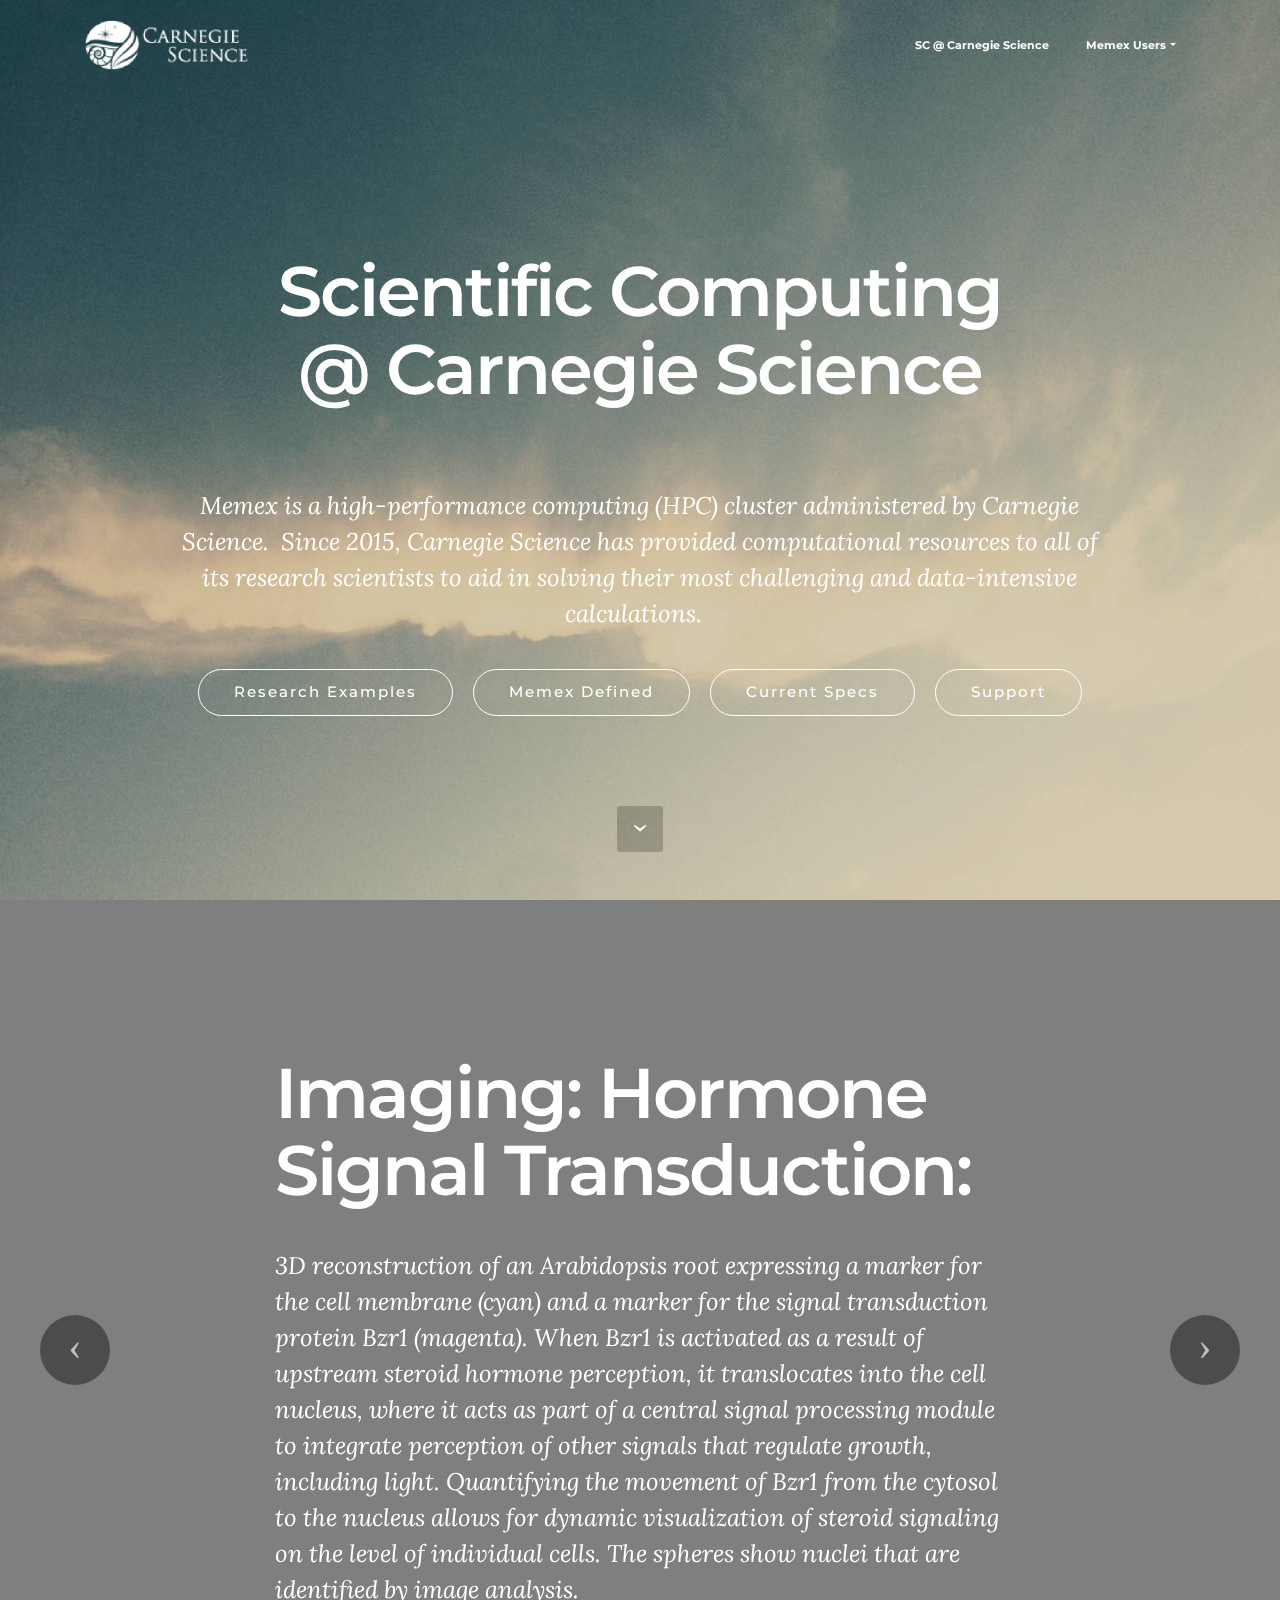
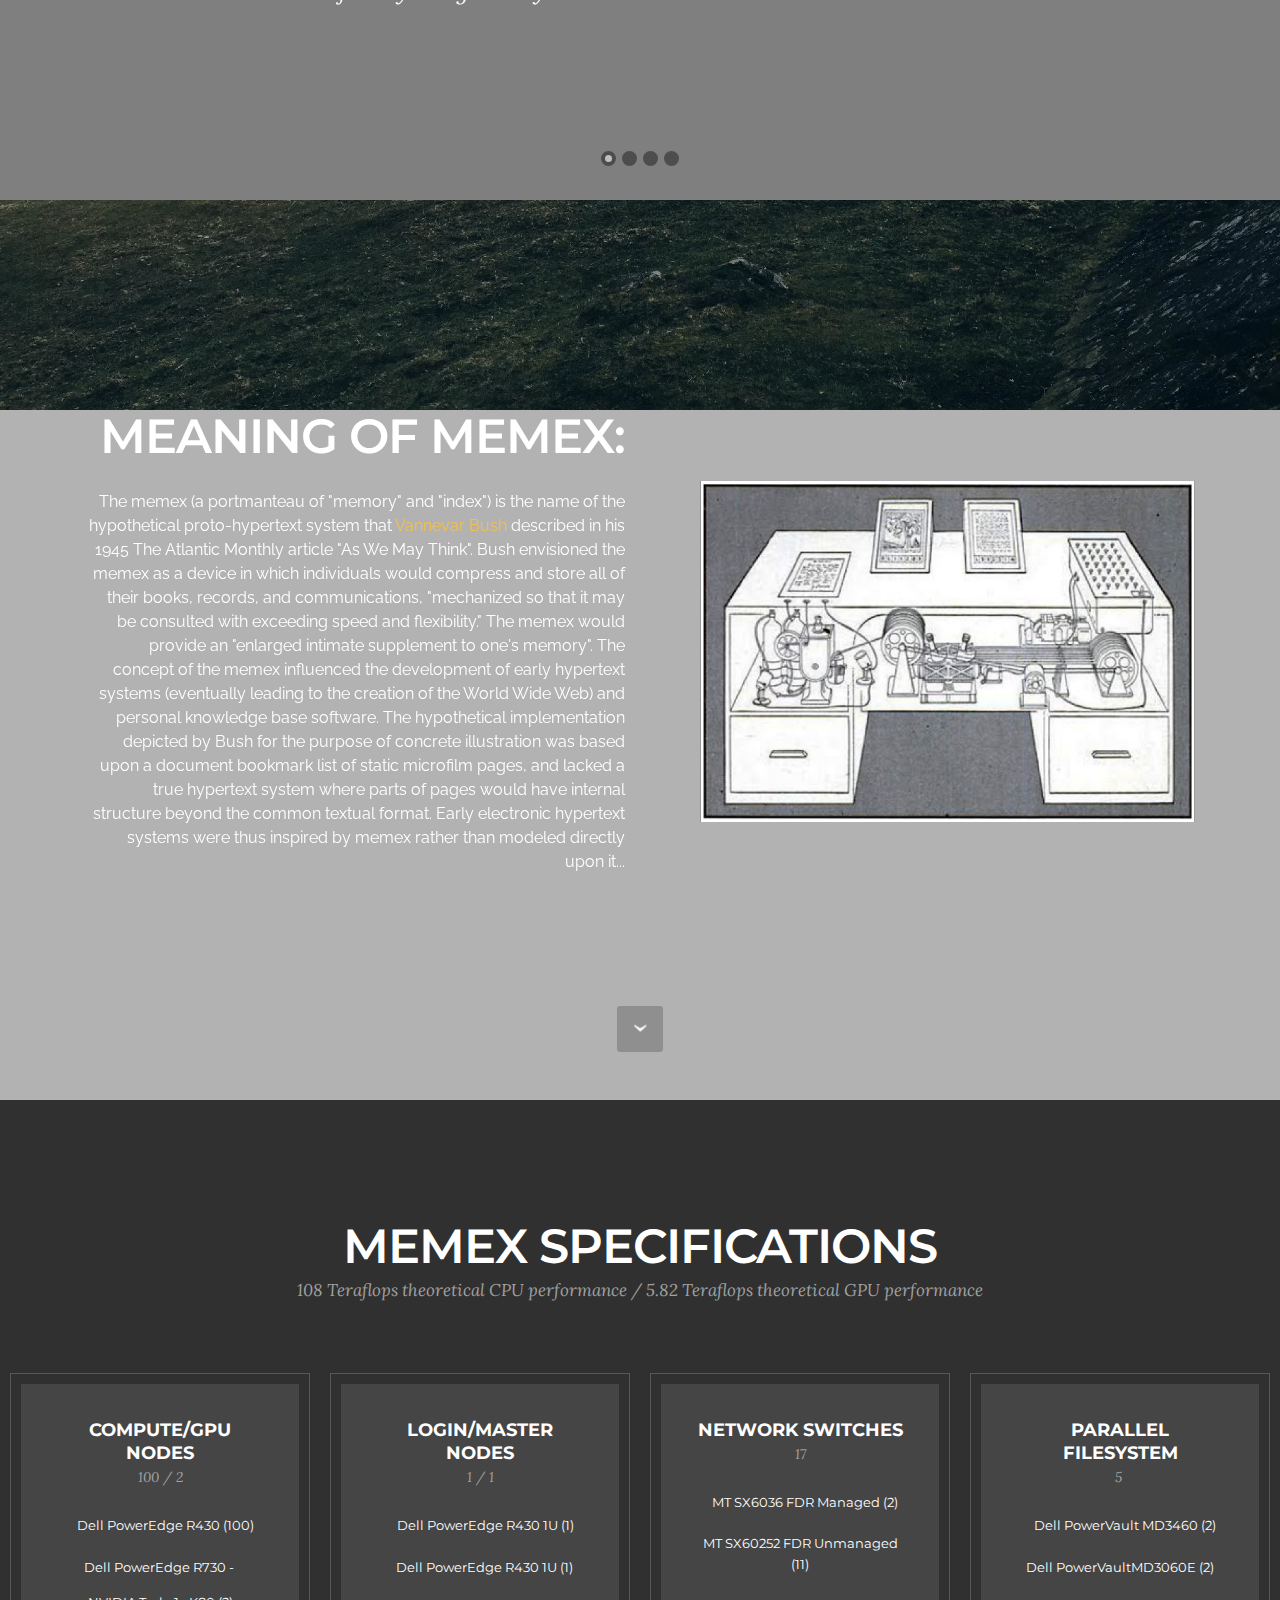
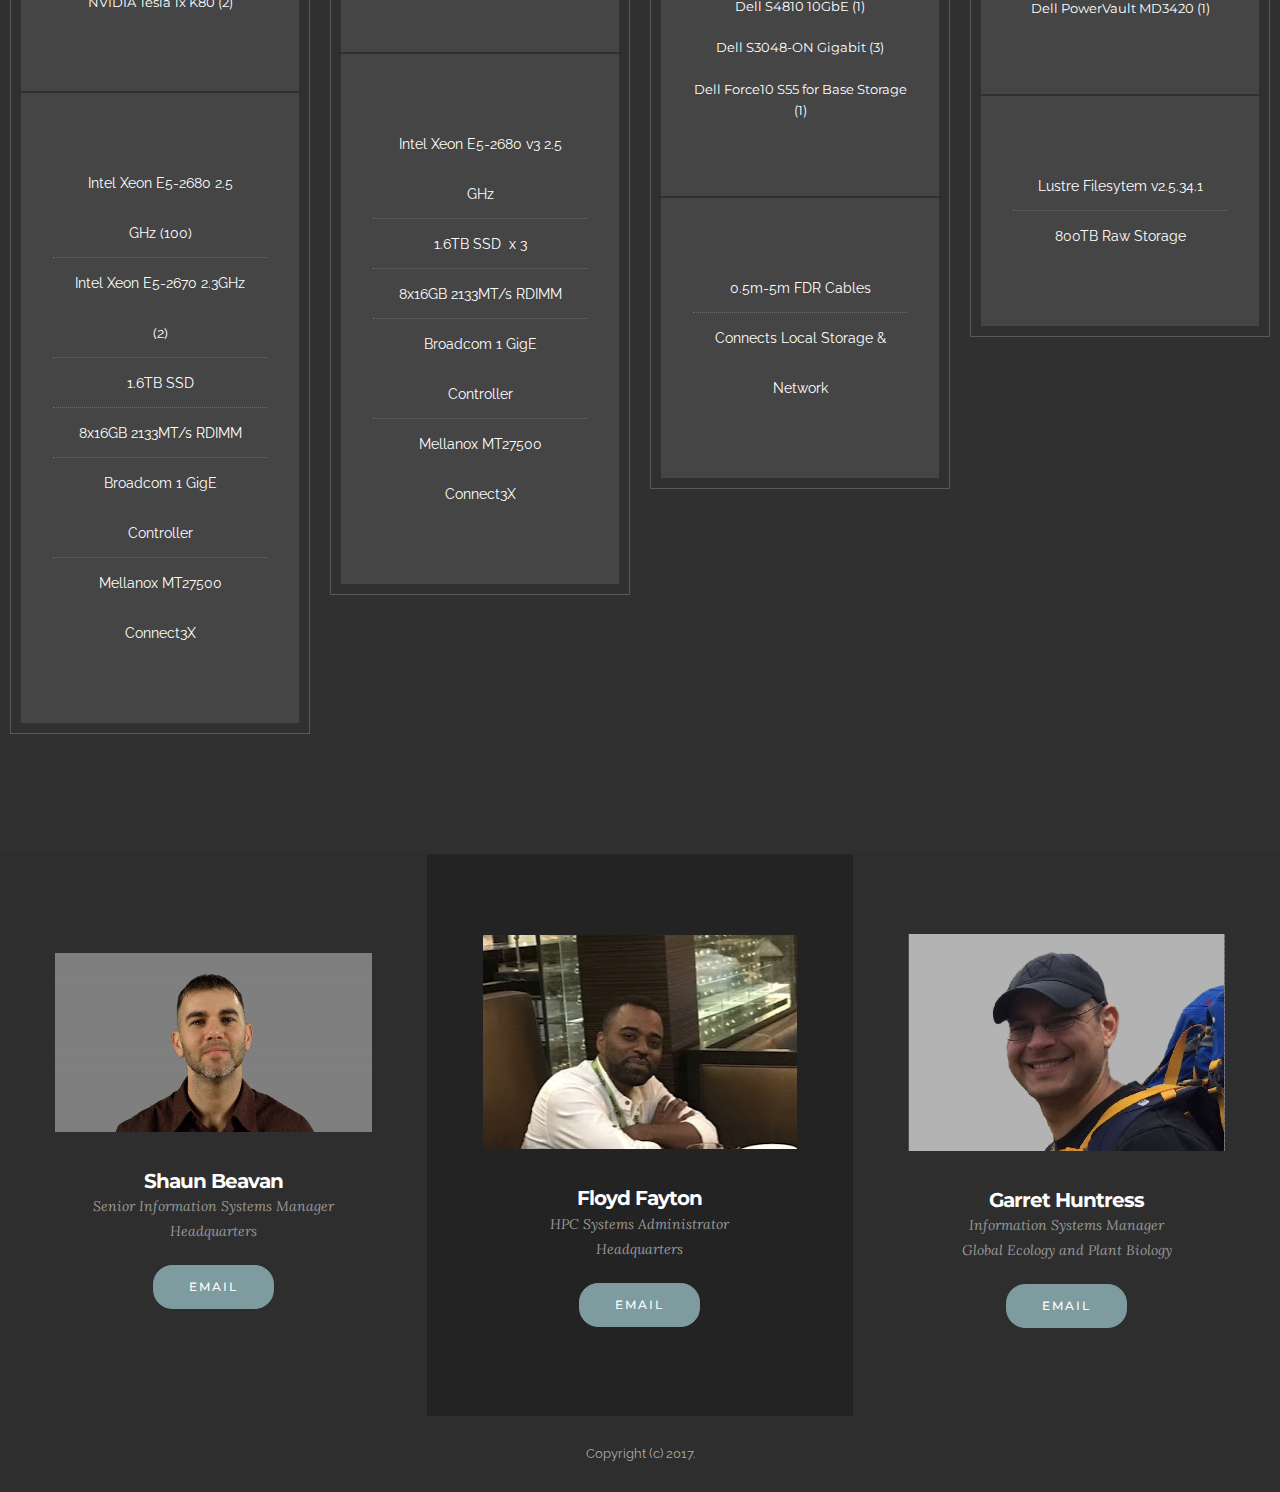
==== commit bdab925b: "create github pages" ====
--- a/index.html
+++ b/index.html
@@ -60,7 +60,7 @@
 
 </section>
 
-<section class="engine"><a href="https://mobirise.co/m">bootstrap table</a></section><section class="mbr-section mbr-section-hero mbr-section-full mbr-section-with-arrow mbr-parallax-background" id="header1-1" data-rv-view="2" style="background-image: url(assets/images/jumbotron.jpg);">
+<section class="engine"><a href="https://mobirise.co/j">how to design a website</a></section><section class="mbr-section mbr-section-hero mbr-section-full mbr-section-with-arrow mbr-parallax-background" id="header1-1" data-rv-view="2" style="background-image: url(assets/images/jumbotron.jpg);">
 
     
 
--- a/assets/mobirise/css/mbr-additional.css
+++ b/assets/mobirise/css/mbr-additional.css
@@ -489,7 +489,7 @@
   text-align: left;
 }
 #slider3-10 H2 {
-  text-align: center;
+  text-align: left;
 }
 #pricing-table1-a .mbr-section__container .mbr-section-title {
   color: #fff;
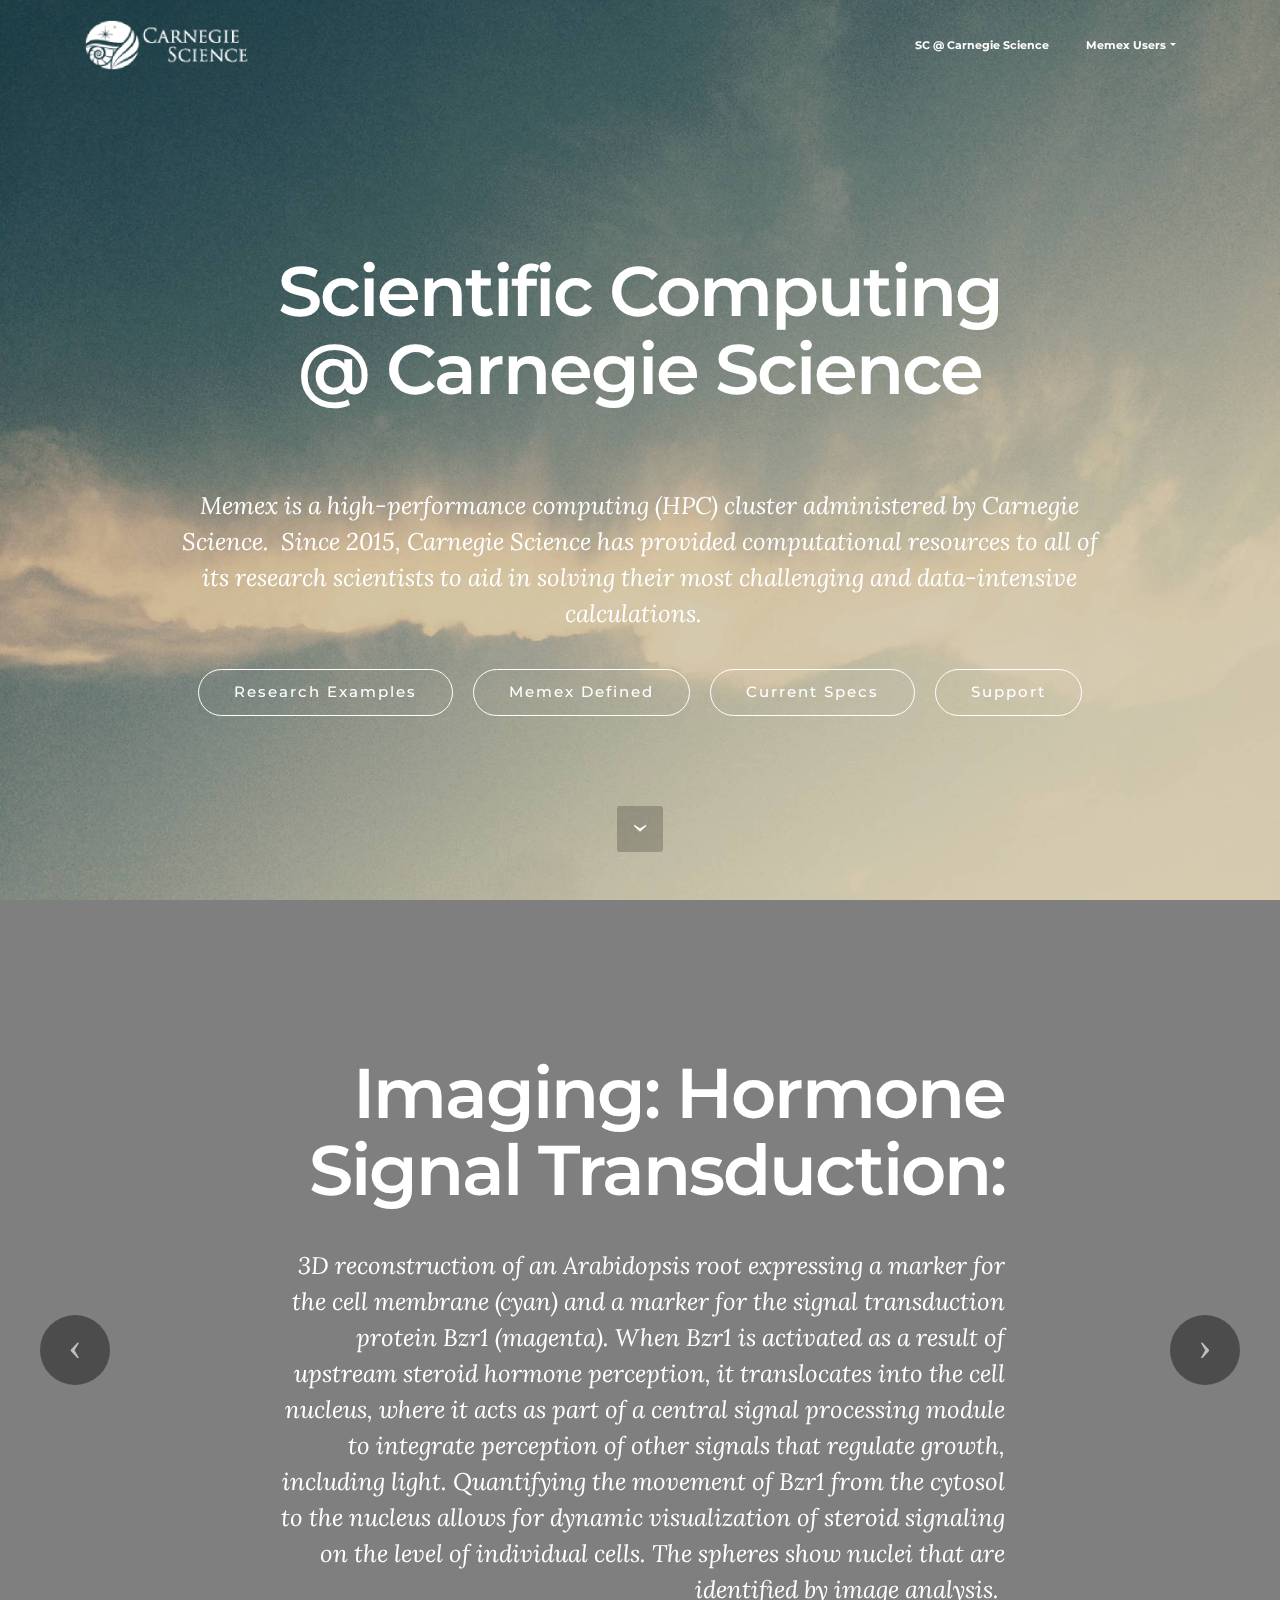
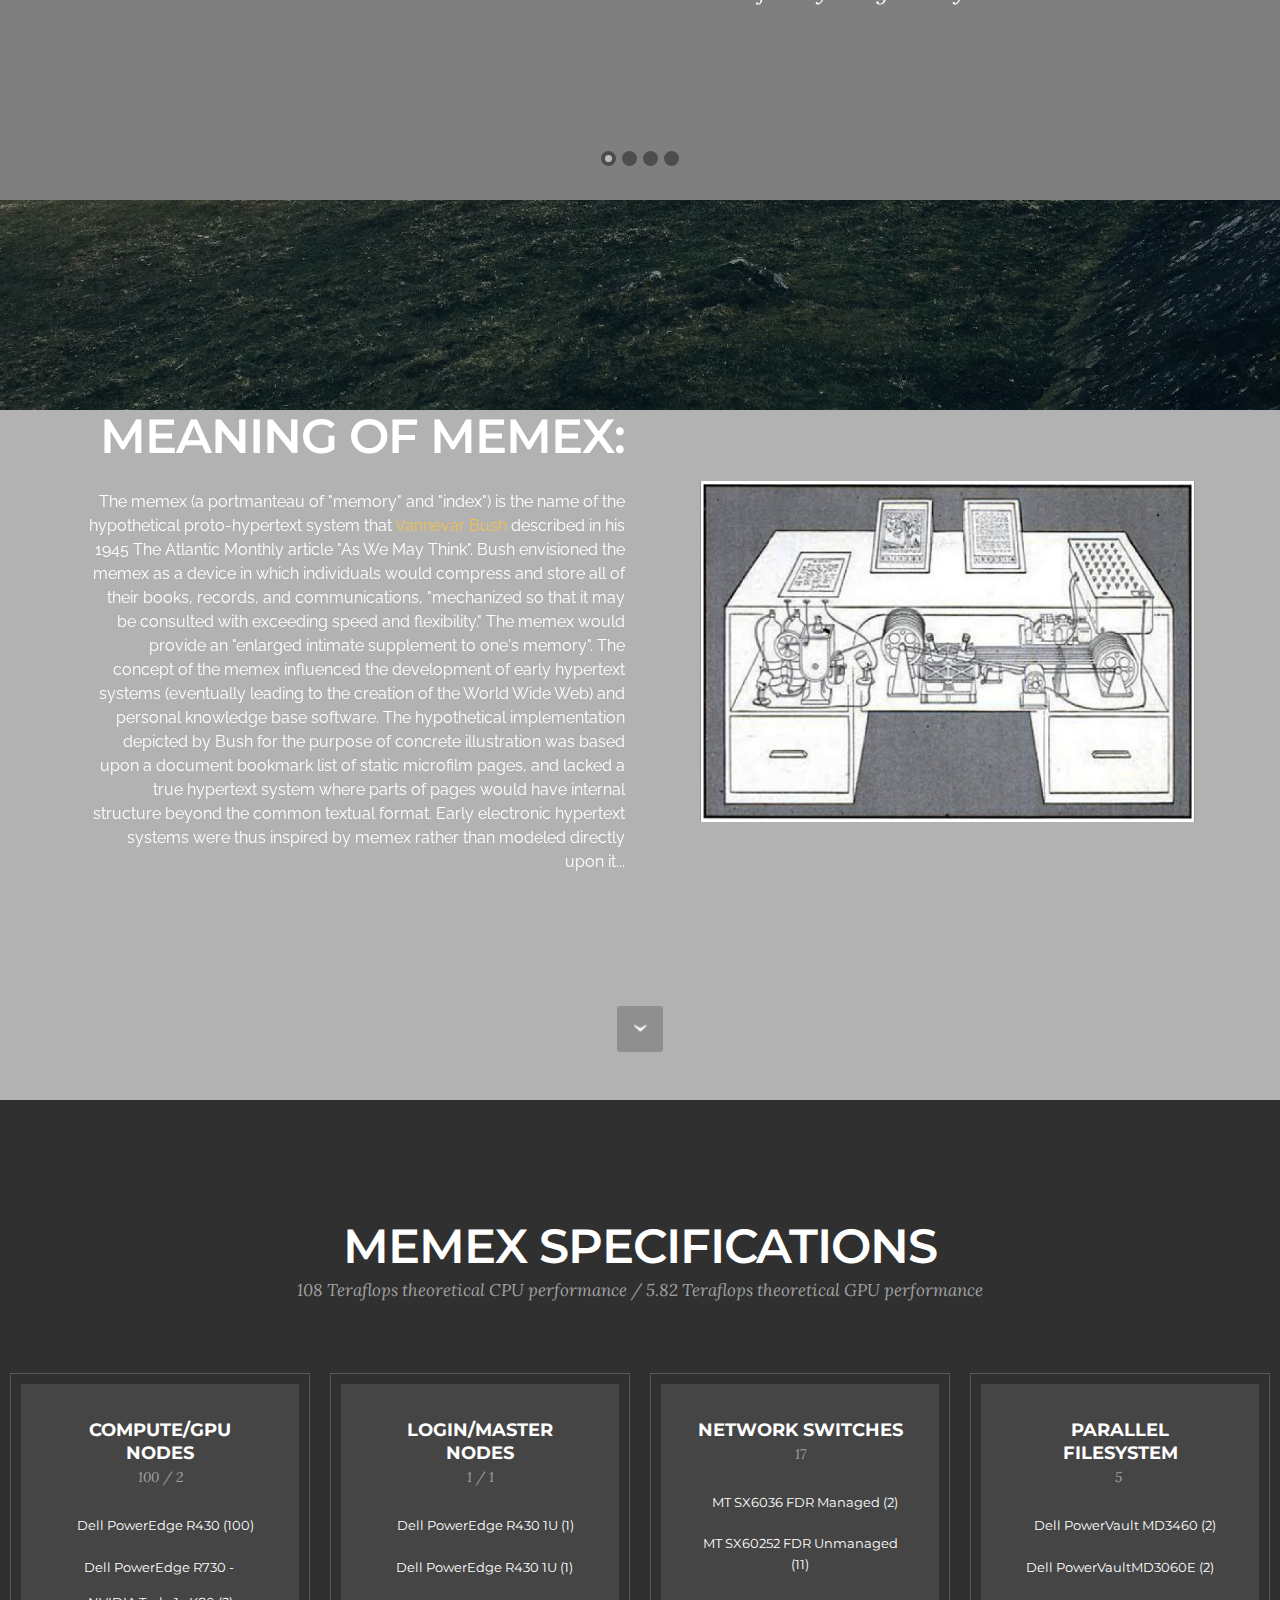
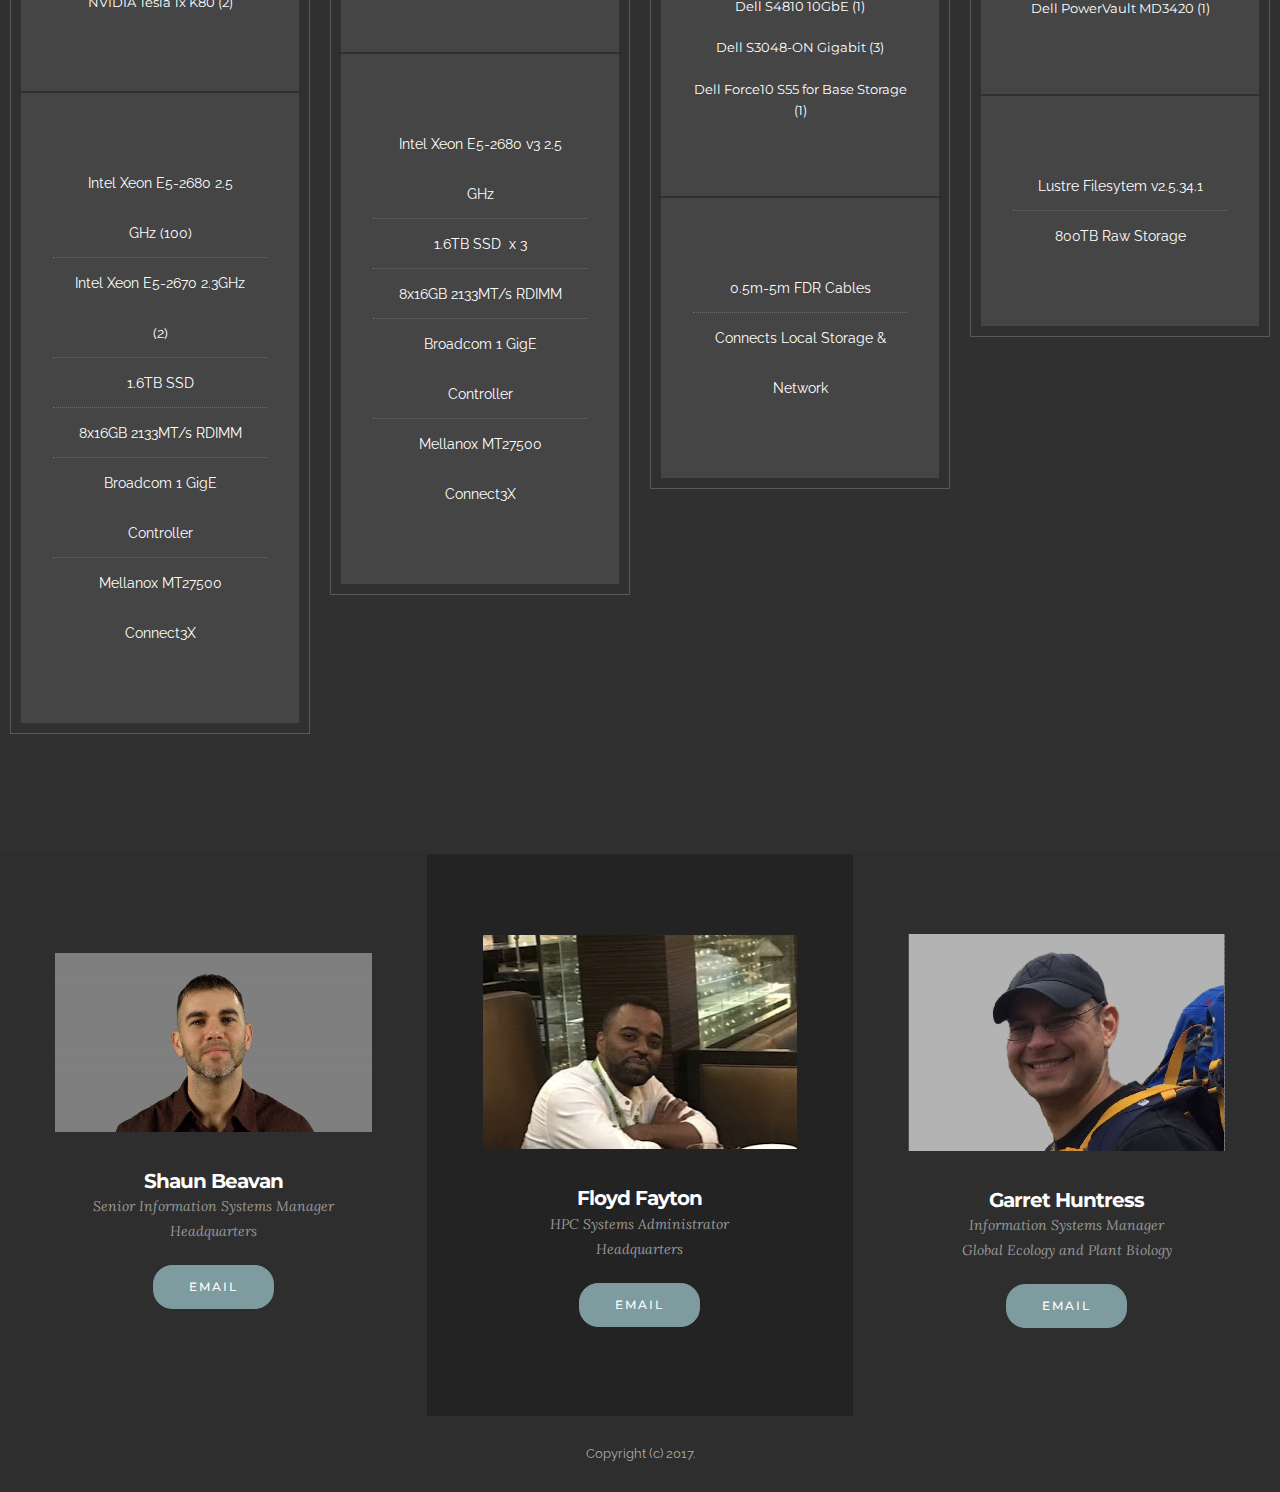
==== commit fd1b7571: "create github pages" ====
--- a/index.html
+++ b/index.html
@@ -60,7 +60,7 @@
 
 </section>
 
-<section class="engine"><a href="https://mobirise.co/j">how to design a website</a></section><section class="mbr-section mbr-section-hero mbr-section-full mbr-section-with-arrow mbr-parallax-background" id="header1-1" data-rv-view="2" style="background-image: url(assets/images/jumbotron.jpg);">
+<section class="engine"><a href="https://mobirise.co/l">bootstrap theme</a></section><section class="mbr-section mbr-section-hero mbr-section-full mbr-section-with-arrow mbr-parallax-background" id="header1-1" data-rv-view="2" style="background-image: url(assets/images/jumbotron.jpg);">
 
     
 
--- a/assets/mobirise/css/mbr-additional.css
+++ b/assets/mobirise/css/mbr-additional.css
@@ -486,10 +486,10 @@
   background-color: #ffffff;
 }
 #slider3-10 P {
-  text-align: left;
+  text-align: right;
 }
 #slider3-10 H2 {
-  text-align: left;
+  text-align: right;
 }
 #pricing-table1-a .mbr-section__container .mbr-section-title {
   color: #fff;
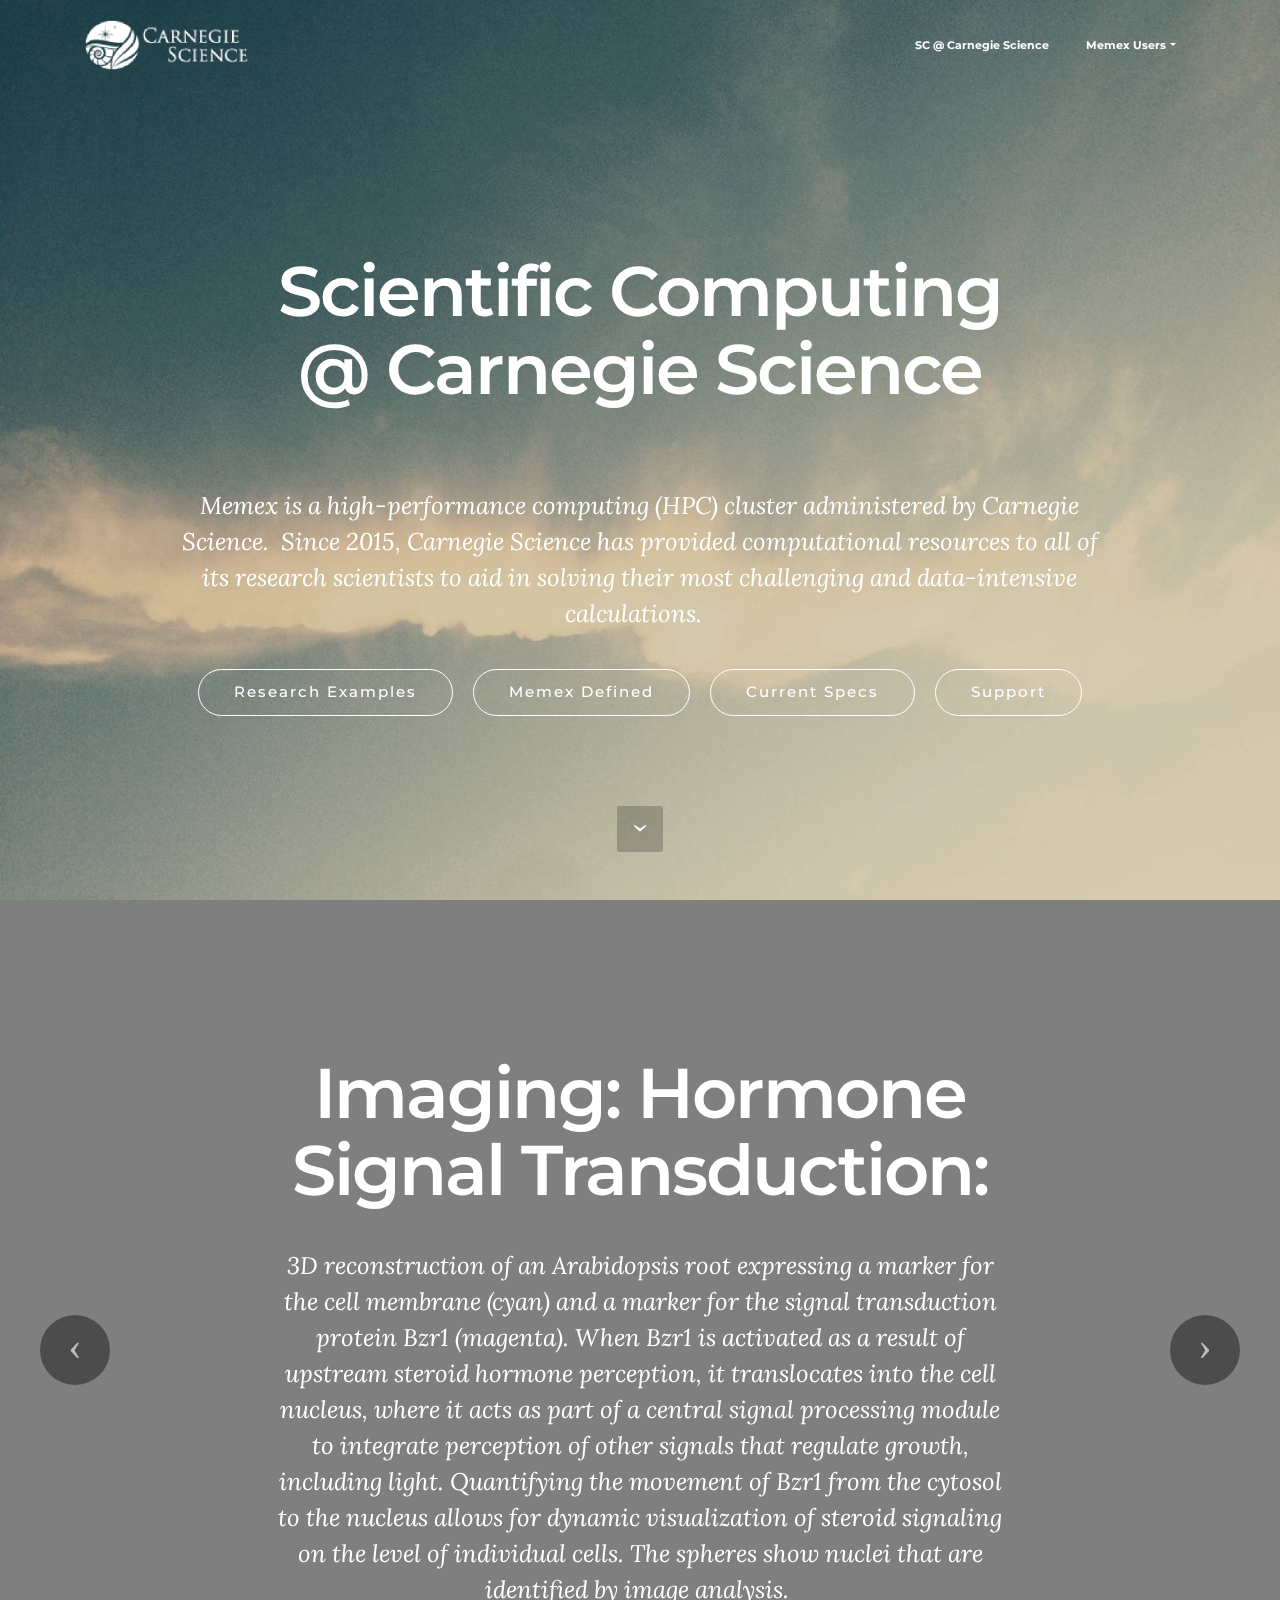
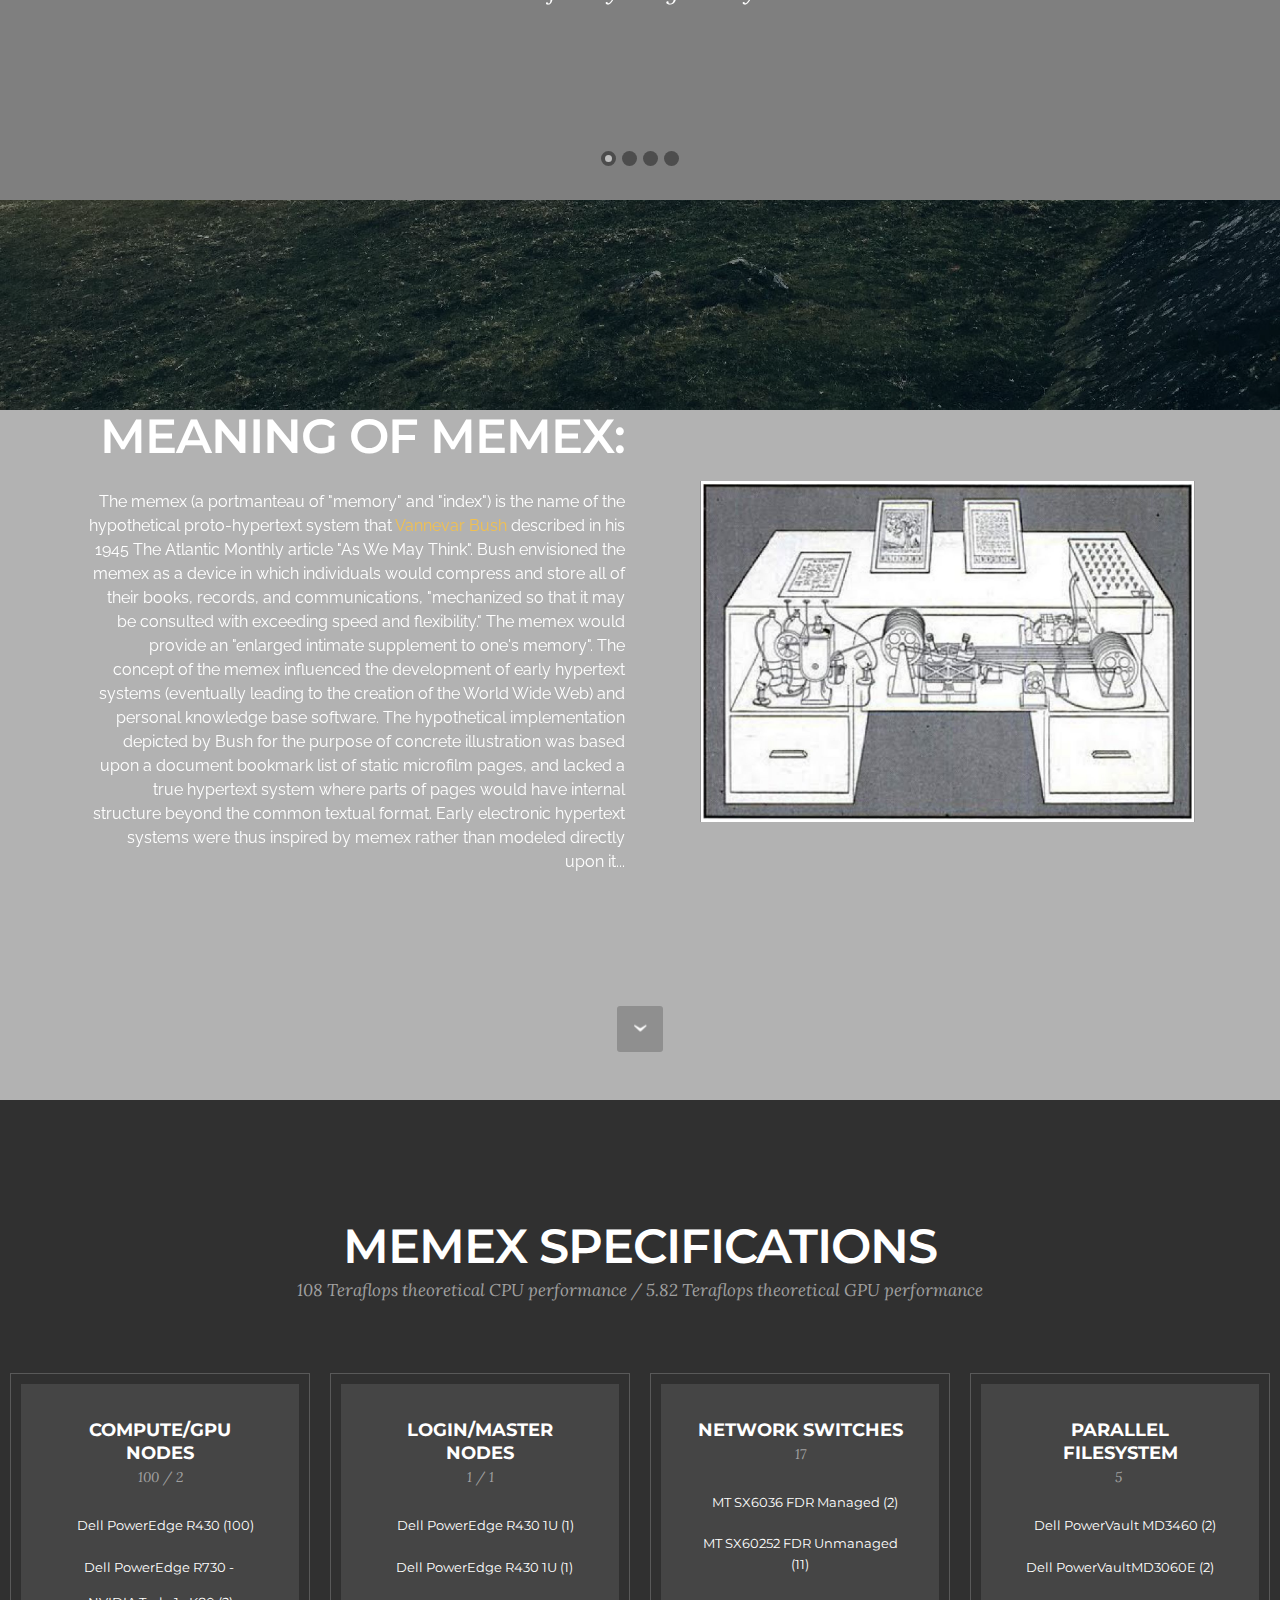
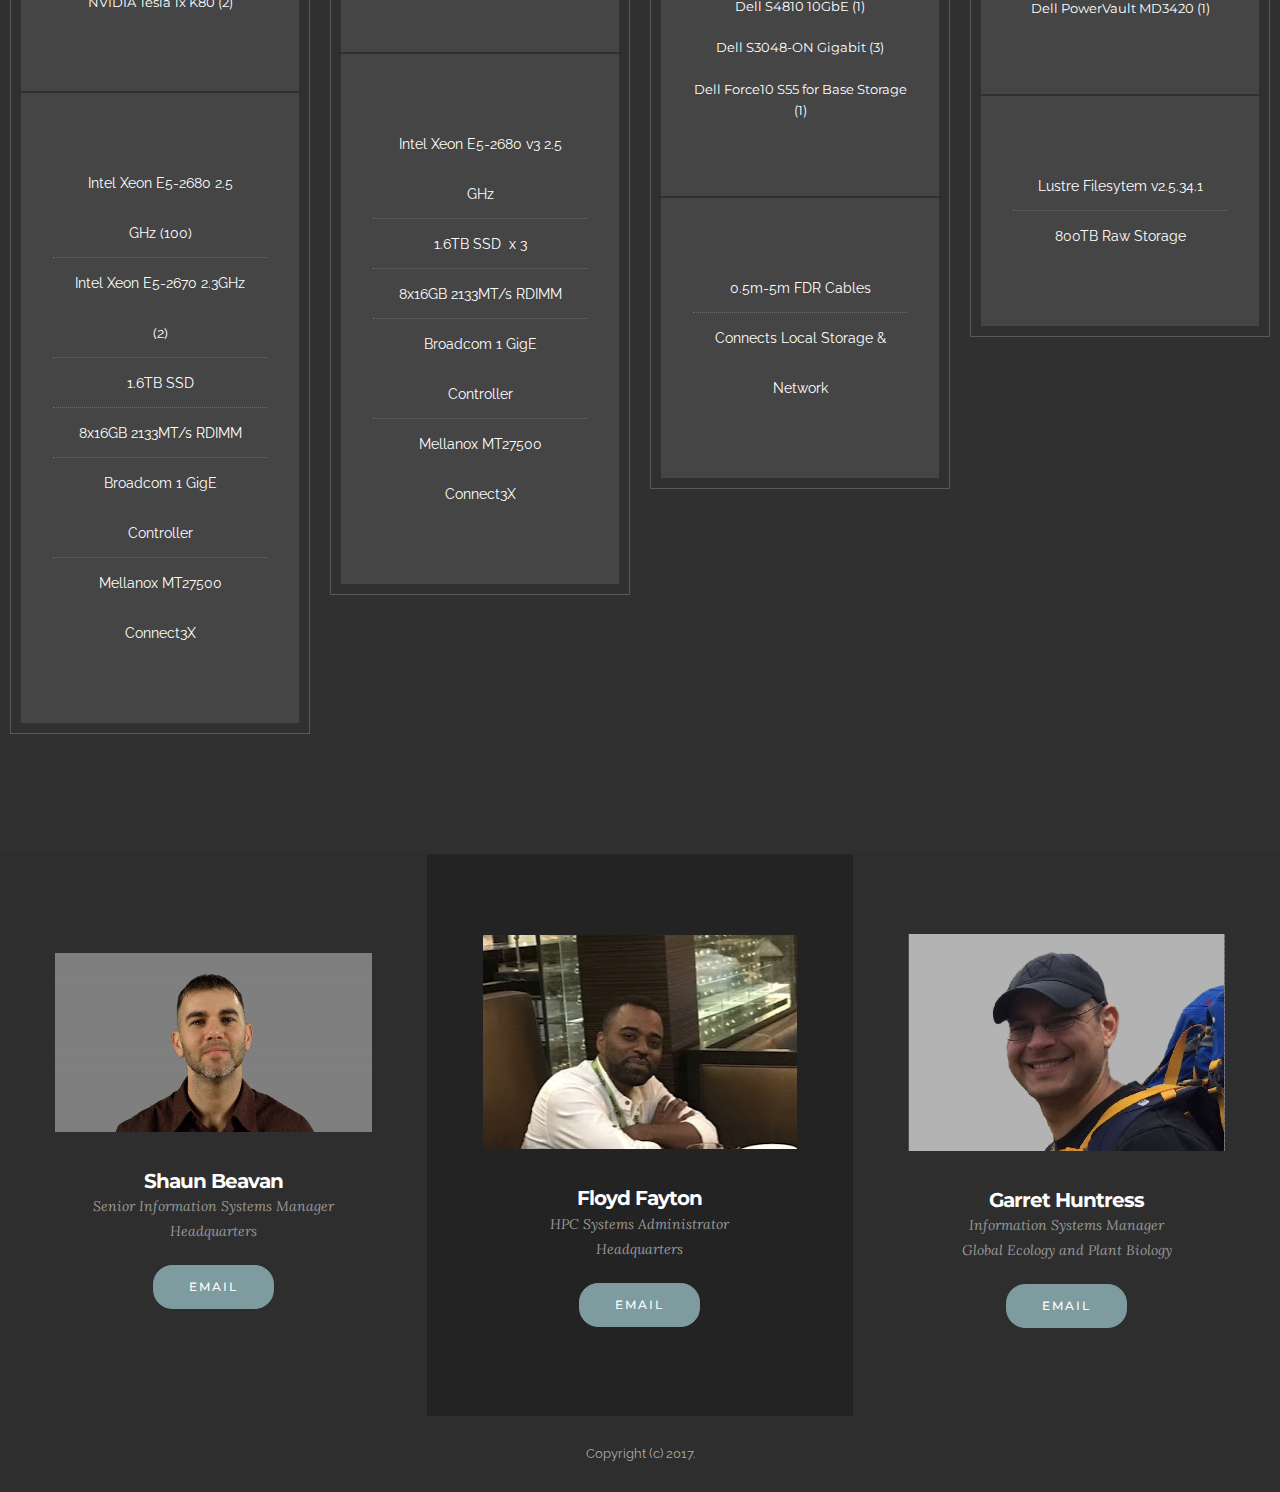
==== commit 6d2e7a1e: "create github pages" ====
--- a/index.html
+++ b/index.html
@@ -60,7 +60,7 @@
 
 </section>
 
-<section class="engine"><a href="https://mobirise.co/l">bootstrap theme</a></section><section class="mbr-section mbr-section-hero mbr-section-full mbr-section-with-arrow mbr-parallax-background" id="header1-1" data-rv-view="2" style="background-image: url(assets/images/jumbotron.jpg);">
+<section class="engine"><a href="https://mobirise.co">Mobirise</a></section><section class="mbr-section mbr-section-hero mbr-section-full mbr-section-with-arrow mbr-parallax-background" id="header1-1" data-rv-view="2" style="background-image: url(assets/images/jumbotron.jpg);">
 
     
 
--- a/assets/mobirise/css/mbr-additional.css
+++ b/assets/mobirise/css/mbr-additional.css
@@ -486,10 +486,10 @@
   background-color: #ffffff;
 }
 #slider3-10 P {
-  text-align: right;
+  text-align: center;
 }
 #slider3-10 H2 {
-  text-align: right;
+  text-align: center;
 }
 #pricing-table1-a .mbr-section__container .mbr-section-title {
   color: #fff;
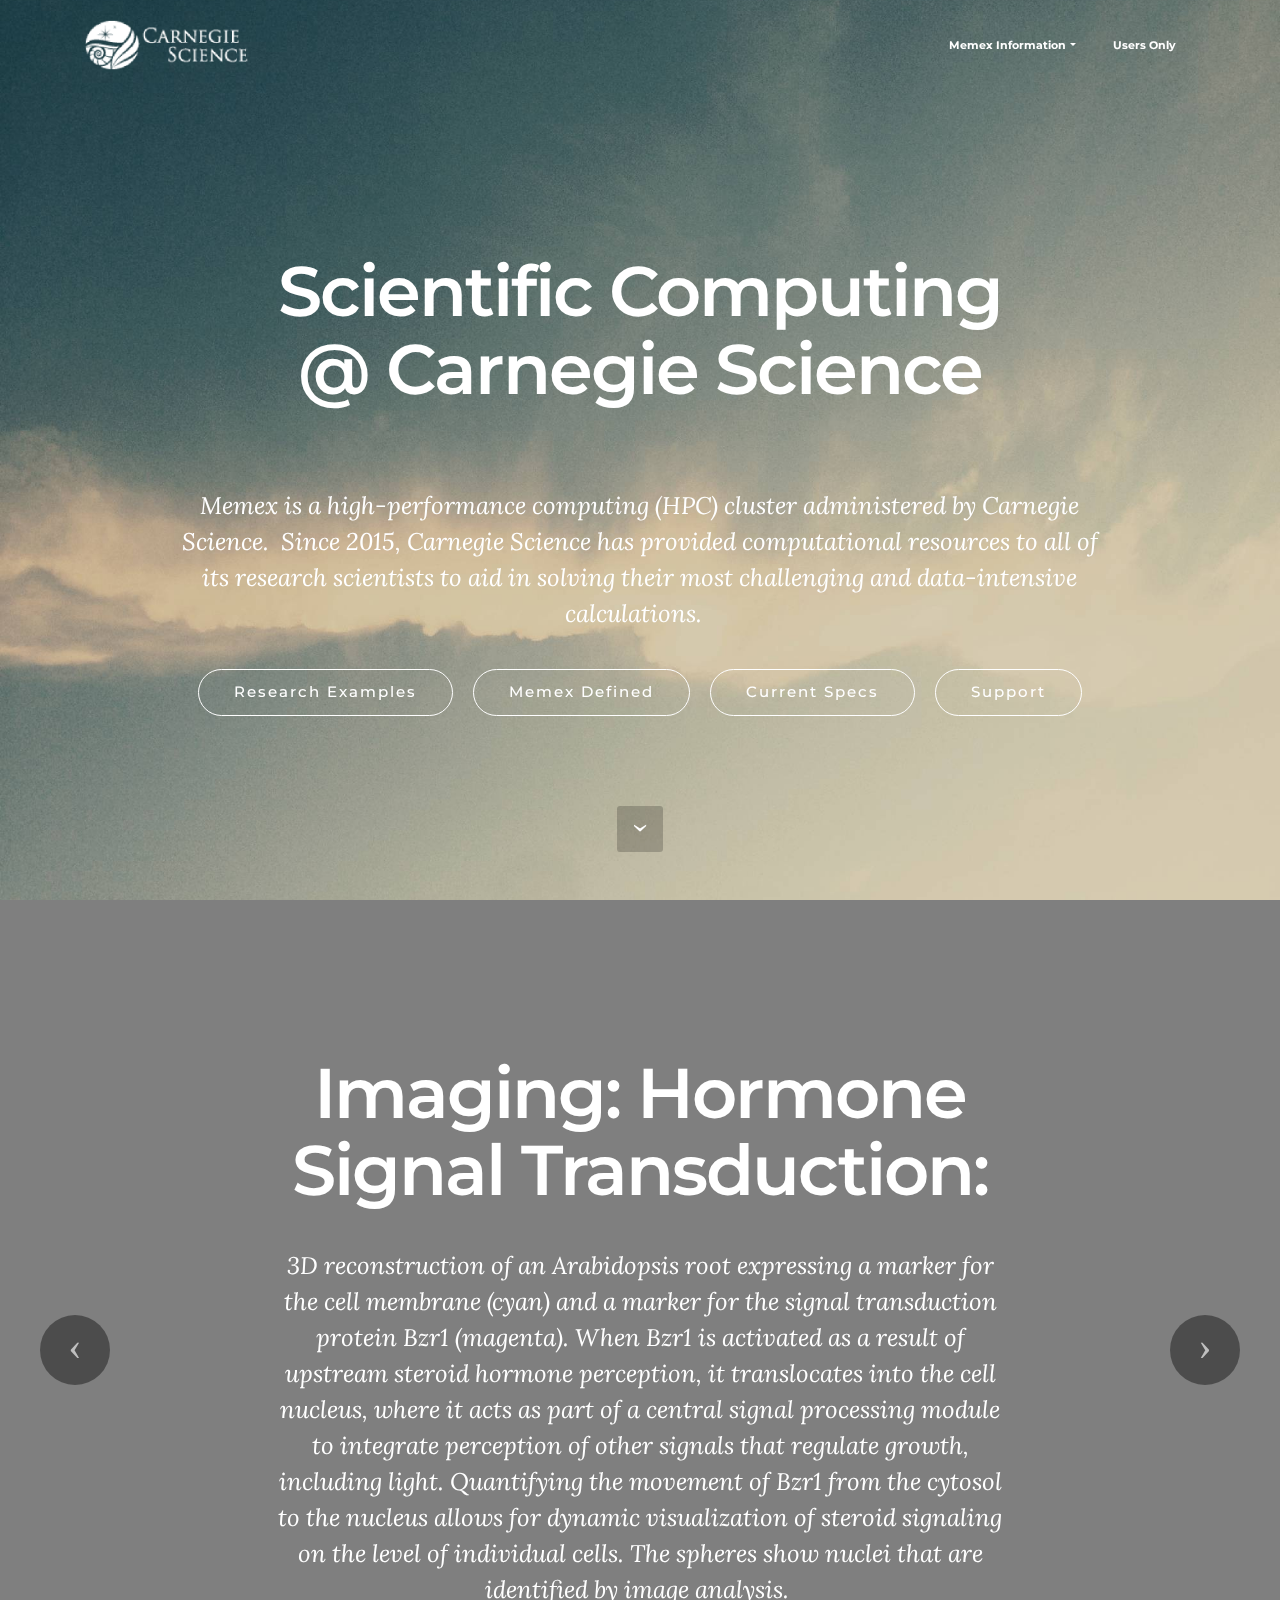
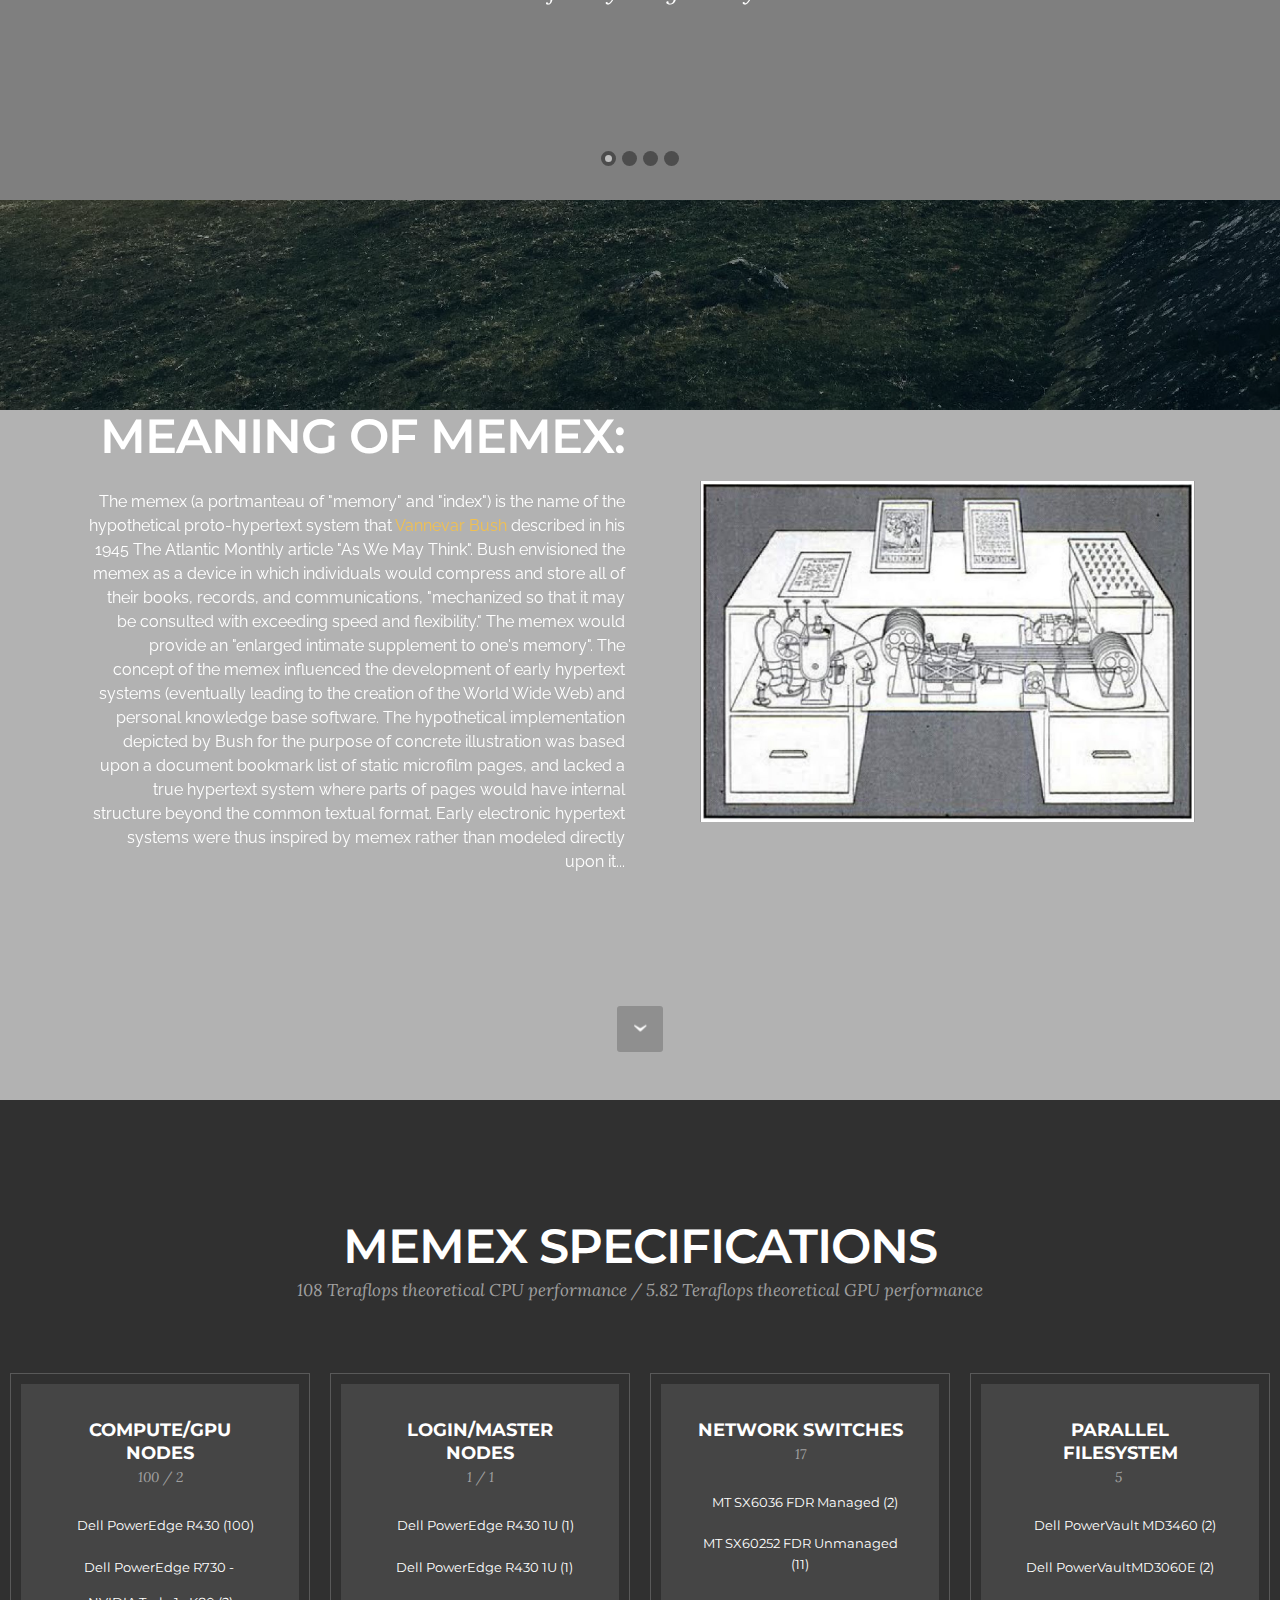
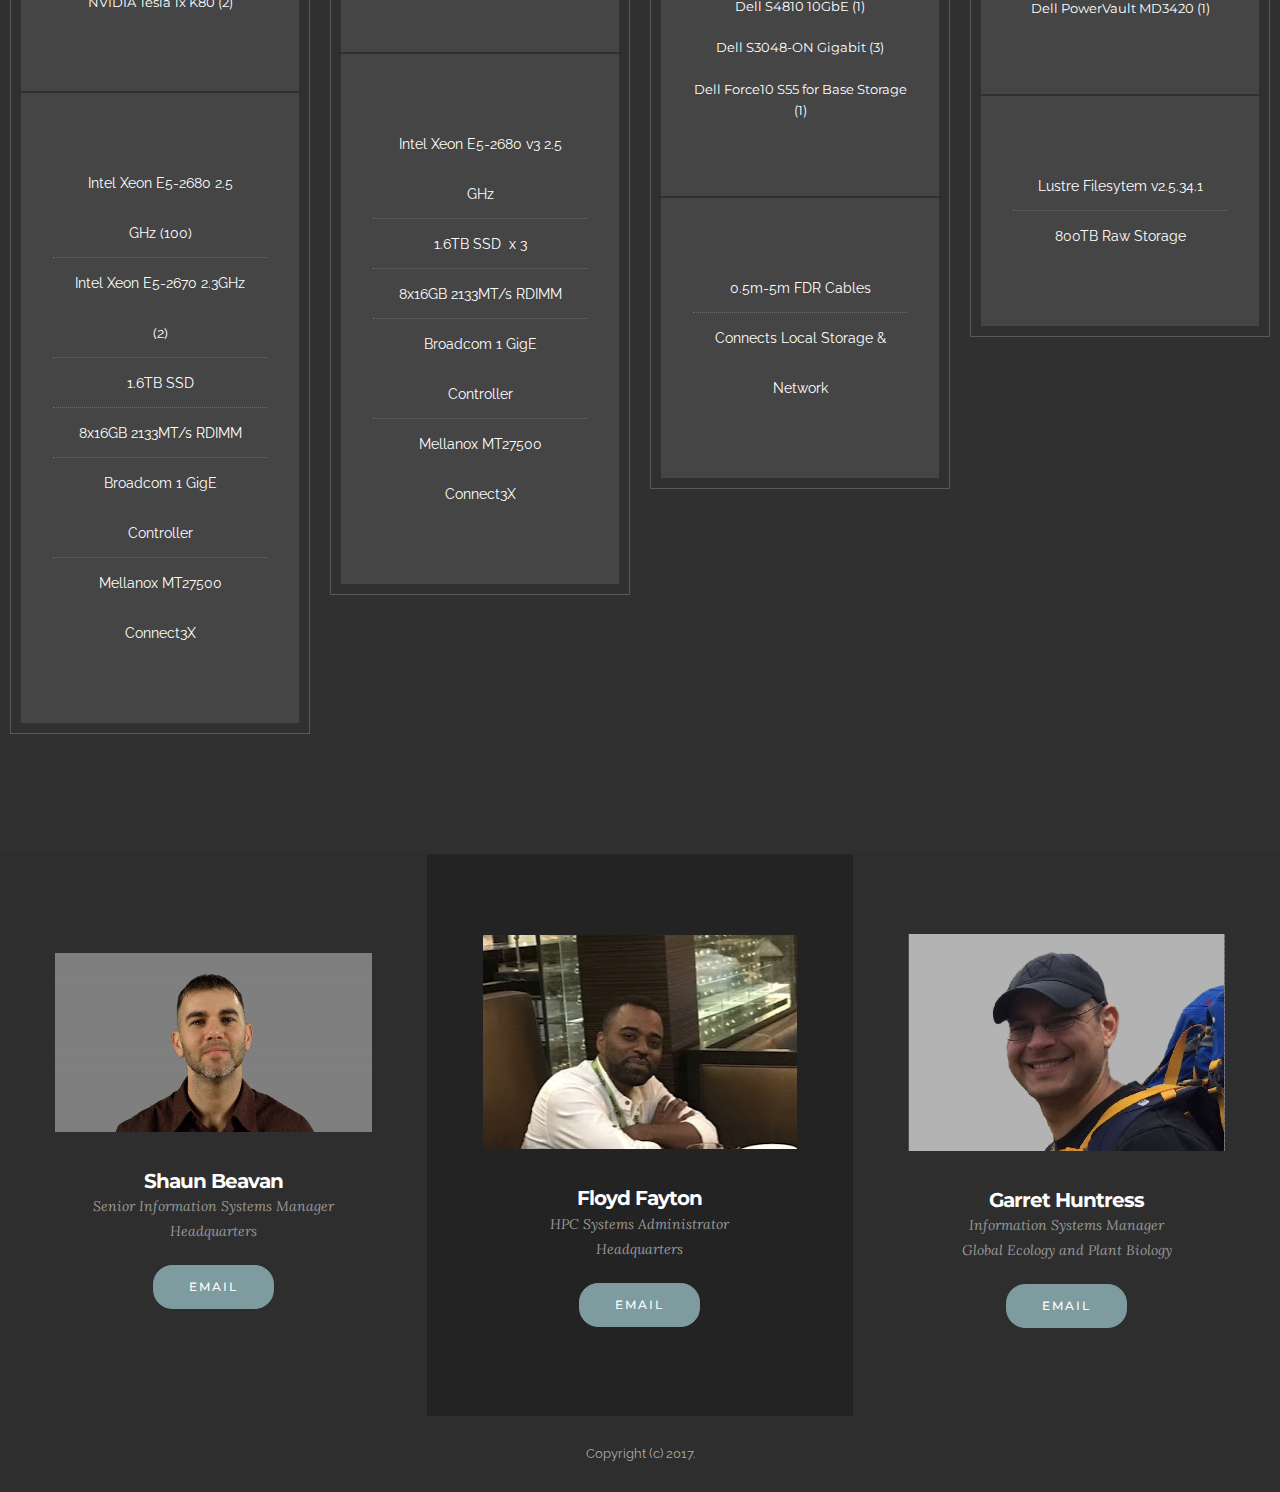
==== commit ef13832a: "create github pages" ====
--- a/index.html
+++ b/index.html
@@ -36,7 +36,7 @@
                 <div class="mbr-table-cell">
 
                     <div class="navbar-brand">
-                        <a href="https://carnegiescience.edu" class="navbar-logo"><img src="assets/images/white-logo-422x128.png" alt="Mobirise"></a>
+                        <a href="index.html" class="navbar-logo"><img src="assets/images/white-logo-422x128.png" alt="Mobirise"></a>
                         
                     </div>
 
@@ -47,7 +47,7 @@
                         <div class="hamburger-icon"></div>
                     </button>
 
-                    <ul class="nav-dropdown collapse pull-xs-right nav navbar-nav navbar-toggleable-sm" id="exCollapsingNavbar"><li class="nav-item"><a class="nav-link link" href="index.html" aria-expanded="false">SC @ Carnegie Science<br></a></li><li class="nav-item dropdown"><a class="nav-link link dropdown-toggle" href="https://memexsupport.carnegiescience.edu" data-toggle="dropdown-submenu" aria-expanded="false">Memex Users</a><div class="dropdown-menu"><a class="dropdown-item" href="index.html#pricing-table1-a">RESOURCES<br></a><a class="dropdown-item" href="index.html#header2-0">HISTORY</a><a class="dropdown-item" href="index.html#features1-2">CONTACTS<br></a></div></li></ul>
+                    <ul class="nav-dropdown collapse pull-xs-right nav navbar-nav navbar-toggleable-sm" id="exCollapsingNavbar"><li class="nav-item dropdown"><a class="nav-link link dropdown-toggle" href="https://memexsupport.carnegiescience.edu" data-toggle="dropdown-submenu" aria-expanded="false">Memex Information</a><div class="dropdown-menu"><a class="dropdown-item" href="index.html#pricing-table1-a">RESOURCES<br></a><a class="dropdown-item" href="index.html#header2-0">HISTORY</a><a class="dropdown-item" href="index.html#features1-2">CONTACTS<br></a></div></li><li class="nav-item"><a class="nav-link link" href="https://dev-memex.carnegiescience.edu" aria-expanded="true">Users Only</a></li></ul>
                     <button hidden="" class="navbar-toggler navbar-close" type="button" data-toggle="collapse" data-target="#exCollapsingNavbar">
                         <div class="close-icon"></div>
                     </button>
@@ -60,7 +60,7 @@
 
 </section>
 
-<section class="engine"><a href="https://mobirise.co">Mobirise</a></section><section class="mbr-section mbr-section-hero mbr-section-full mbr-section-with-arrow mbr-parallax-background" id="header1-1" data-rv-view="2" style="background-image: url(assets/images/jumbotron.jpg);">
+<section class="engine"><a href="https://mobirise.co/h">how to make your own website</a></section><section class="mbr-section mbr-section-hero mbr-section-full mbr-section-with-arrow mbr-parallax-background" id="header1-1" data-rv-view="2" style="background-image: url(assets/images/jumbotron.jpg);">
 
     
 
@@ -82,12 +82,12 @@
 
 </section>
 
-<section class="mbr-slider mbr-section mbr-section__container carousel slide mbr-section-nopadding" data-ride="carousel" data-keyboard="false" data-wrap="true" data-pause="false" data-interval="5000" id="slider3-10" data-rv-view="5">
+<section class="mbr-slider mbr-section mbr-section__container carousel slide mbr-section-nopadding" data-ride="carousel" data-keyboard="false" data-wrap="true" data-pause="false" data-interval="10000" id="slider3-10" data-rv-view="5">
     <div>
         <div>
             <div>
                 <ol class="carousel-indicators">
-                    <li data-app-prevent-settings="" data-target="#slider3-10" data-slide-to="0" class="active"></li><li data-app-prevent-settings="" data-target="#slider3-10" data-slide-to="1"></li><li data-app-prevent-settings="" data-target="#slider3-10" data-slide-to="2"></li><li data-app-prevent-settings="" data-target="#slider3-10" class="" data-slide-to="3"></li>
+                    <li data-app-prevent-settings="" data-target="#slider3-10" data-slide-to="0" class="active"></li><li data-app-prevent-settings="" data-target="#slider3-10" data-slide-to="1"></li><li data-app-prevent-settings="" data-target="#slider3-10" class="" data-slide-to="2"></li><li data-app-prevent-settings="" data-target="#slider3-10" data-slide-to="3"></li>
                 </ol>
                 <div class="carousel-inner" role="listbox">
                     <div class="mbr-section mbr-section-hero carousel-item dark center mbr-section-full active" data-bg-video-slide="https://youtu.be/jXmtGodSOjo">
